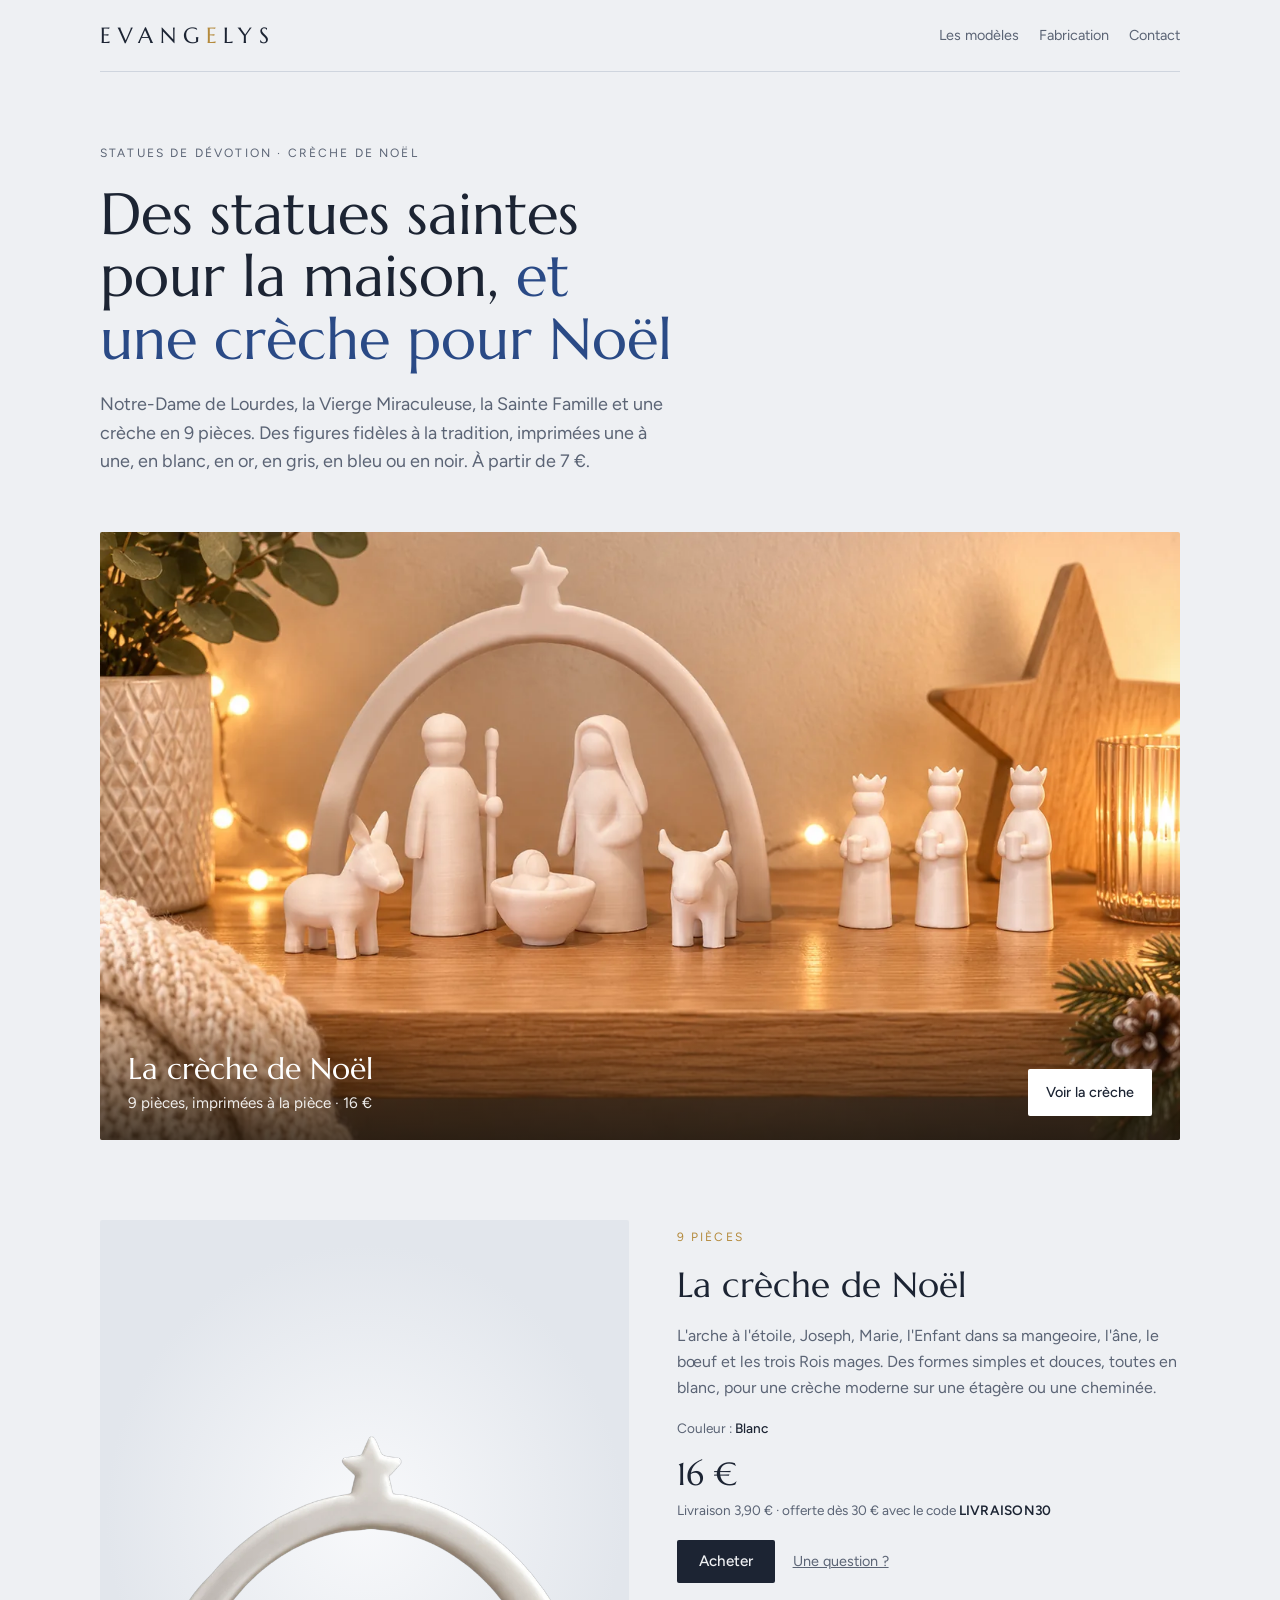
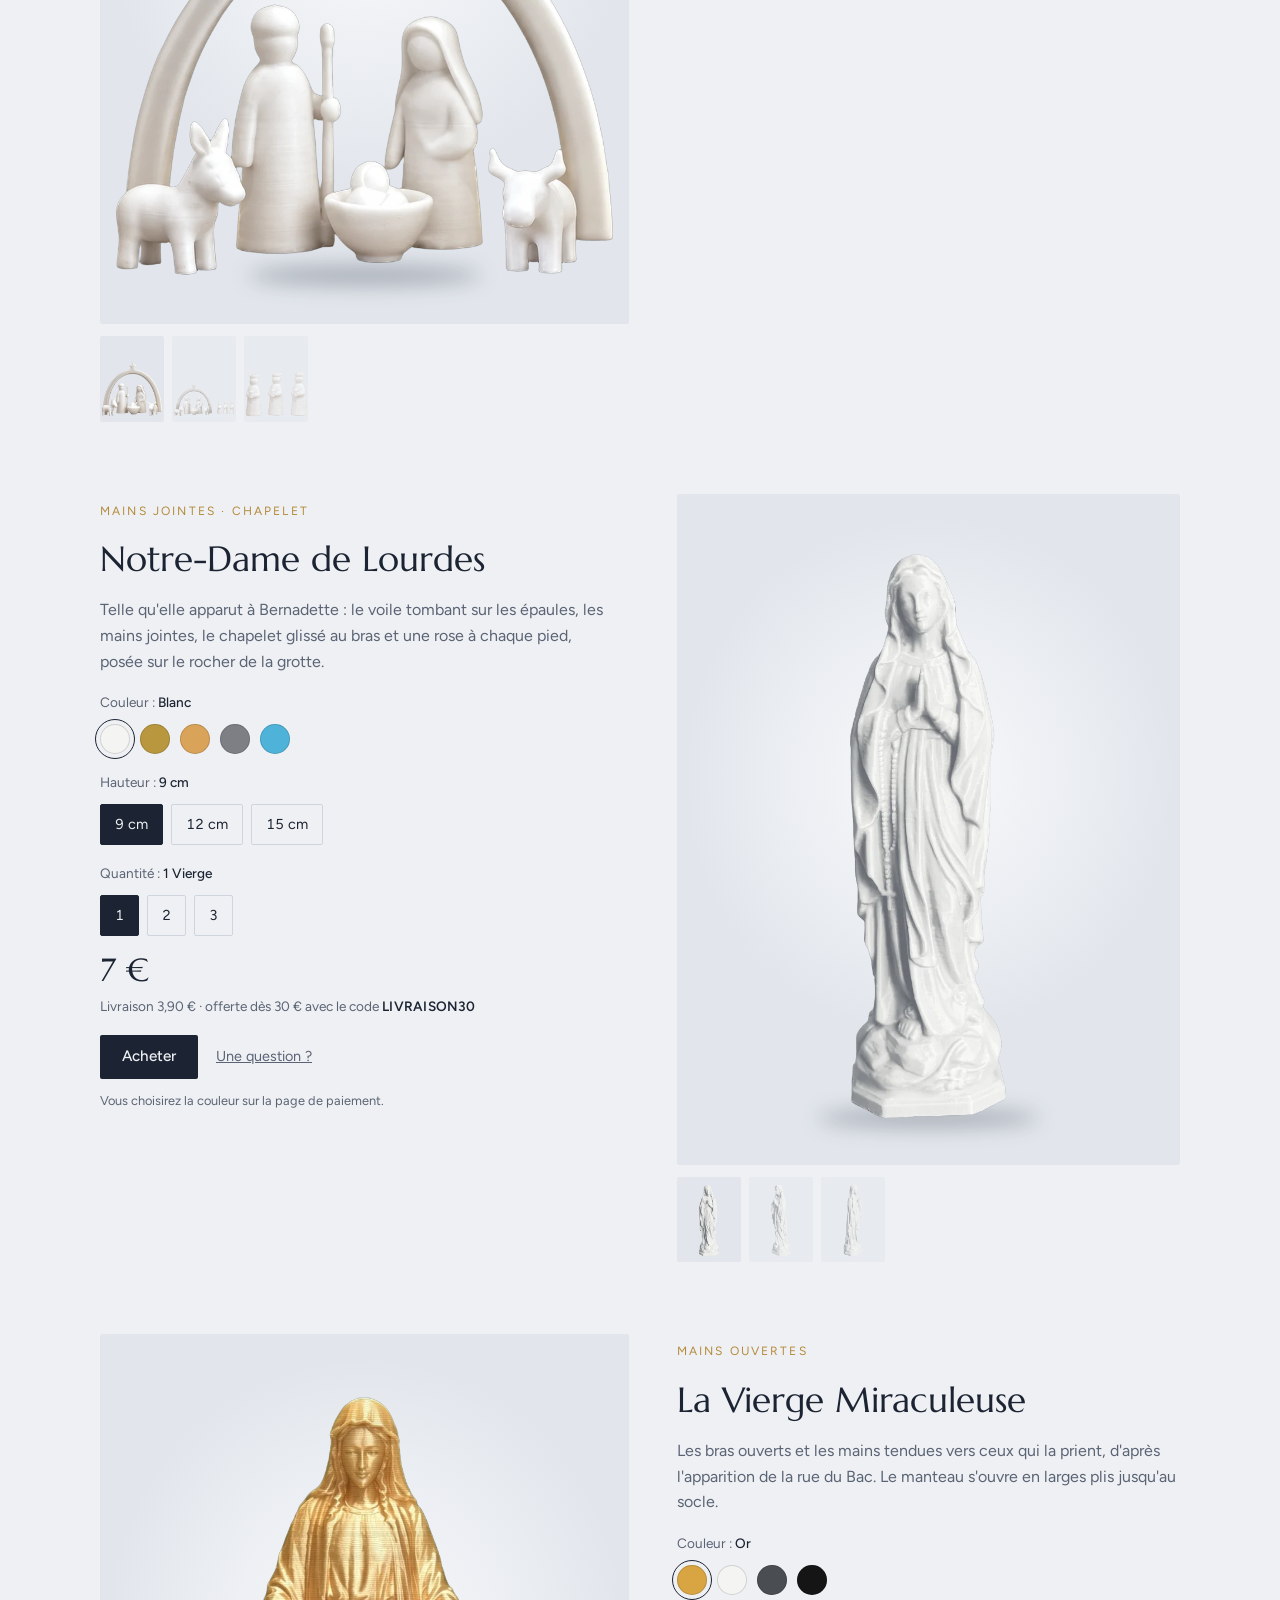
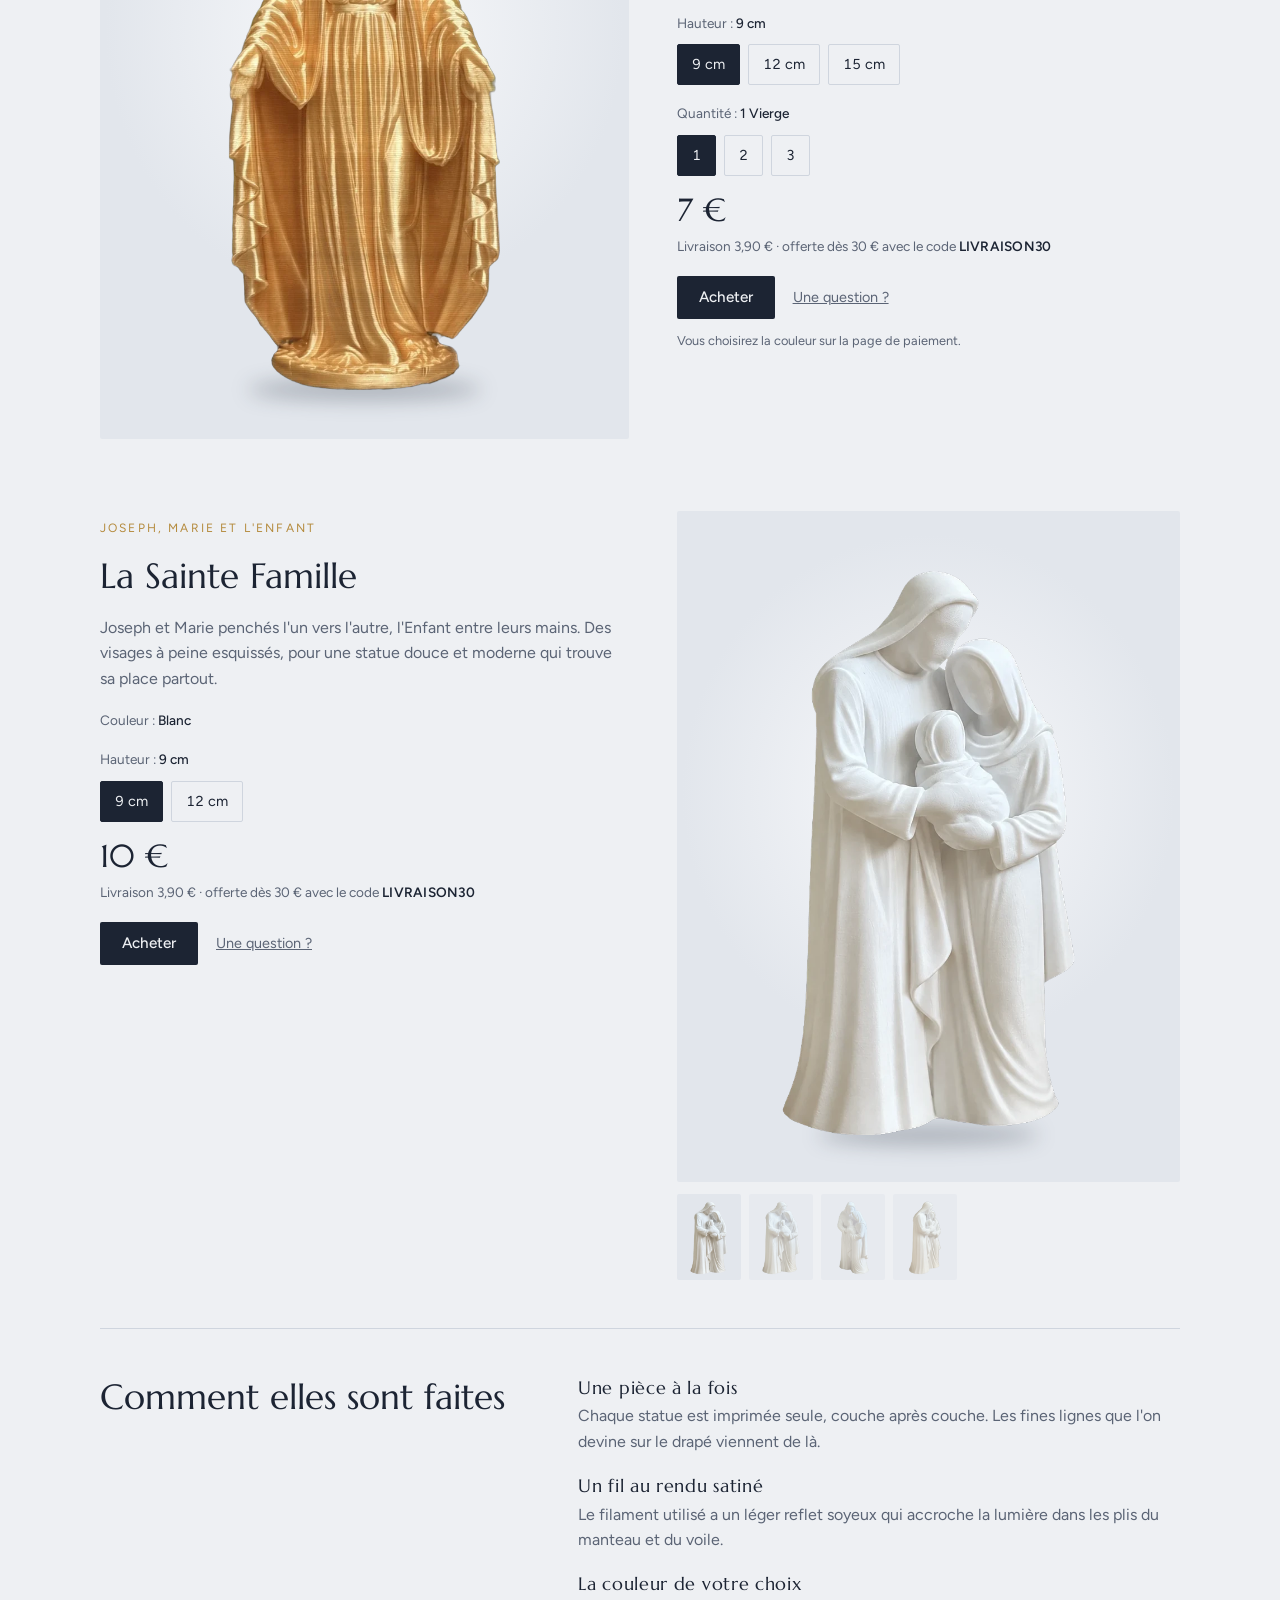
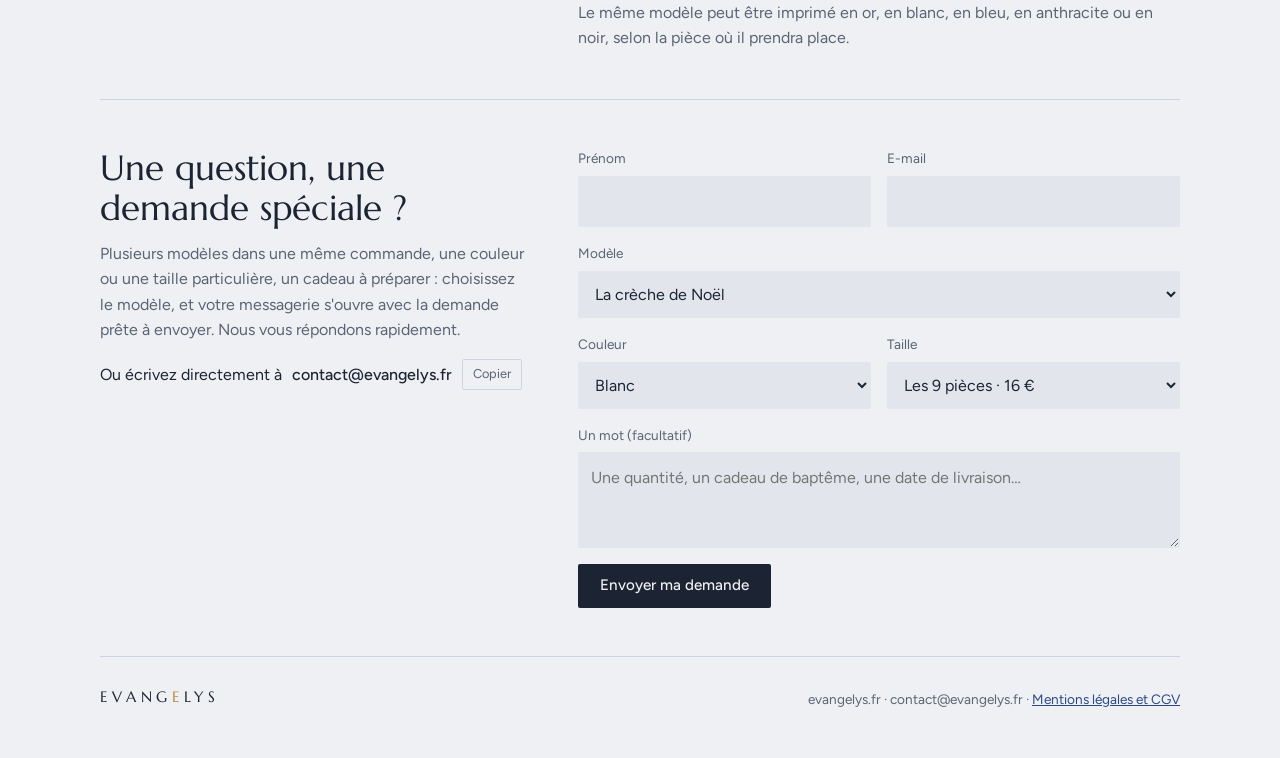
==== index.html @ ac8522f4 "Utiliser contact@evangelys.fr comme adresse de contact Co-Authored-By: Claude Opus 5.5 <noreply@anth" ====
<!doctype html>
<html lang="fr">
<head>
<meta charset="utf-8">
<meta name="viewport" content="width=device-width, initial-scale=1, viewport-fit=cover">
<meta name="description" content="Vierges de Lourdes, Vierges Miraculeuses, Sainte Famille et crèche de Noël, imprimées à la pièce. À partir de 7 €.">
<meta property="og:type" content="website">
<meta property="og:url" content="https://evangelys.fr/">
<meta property="og:title" content="Evangelys">
<meta property="og:description" content="Vierges, Sainte Famille et crèche de Noël imprimées à la pièce. À partir de 7 €.">
<meta property="og:image" content="https://evangelys.fr/partage.jpg">
<link rel="icon" href="data:image/svg+xml,%3Csvg xmlns='http://www.w3.org/2000/svg' viewBox='0 0 32 32'%3E%3Cpath fill='%23b48a3c' d='M16 2l3.6 9.4L29 12l-7.4 6.2L24 28l-8-5.4L8 28l2.4-9.8L3 12l9.4-.6z'/%3E%3C/svg%3E">
<title>Evangelys</title>
<link rel="preconnect" href="https://fonts.googleapis.com">
<link rel="preconnect" href="https://fonts.gstatic.com" crossorigin>
<link rel="stylesheet" href="https://fonts.googleapis.com/css2?family=Marcellus&family=Figtree:wght@400;500;600&display=swap">
<style>
/* Layout: a quiet chapel wall. Inscriptional caps for names, one column of large figures, a single gilt thread. */
:root{
  --stone:#eef0f3;      /* page: cool plaster with a blue bias */
  --niche:#e2e6ec;      /* photo frames and fields */
  --ink:#1c2433;        /* text */
  --muted:#5b6475;
  --marial:#2a4a86;     /* Marian blue, the accent */
  --gilt:#b48a3c;       /* used once or twice, like leaf */
  --line:#cfd5de;
  --glow:#f8f9fb;
  --shadow:rgba(28,36,51,.28);
  --display:"Marcellus","Trajan Pro",Georgia,serif;
  --body:"Figtree",system-ui,-apple-system,"Segoe UI",sans-serif;
}
@media (prefers-color-scheme:dark){:root:not([data-theme="light"]){
  --stone:#12161e;--niche:#1b212c;--ink:#e7eaf0;--muted:#9aa3b4;--marial:#8fb0ec;--gilt:#d6b06a;--line:#2b3342;--glow:#2c3443;--shadow:rgba(0,0,0,.6);color-scheme:dark}}
:root[data-theme="dark"]{--stone:#12161e;--niche:#1b212c;--ink:#e7eaf0;--muted:#9aa3b4;--marial:#8fb0ec;--gilt:#d6b06a;--line:#2b3342;--glow:#2c3443;--shadow:rgba(0,0,0,.6);color-scheme:dark}

*{box-sizing:border-box}
[hidden]{display:none!important}
html{-webkit-text-size-adjust:100%}
body{margin:0;background:var(--stone);color:var(--ink);font:400 1rem/1.6 var(--body);
  padding-left:max(16px,env(safe-area-inset-left,0px));padding-right:max(16px,env(safe-area-inset-right,0px))}
.wrap{max-width:1080px;margin:0 auto}
a{color:var(--marial)}
:focus-visible{outline:2px solid var(--marial);outline-offset:3px}

header{display:flex;justify-content:space-between;align-items:center;gap:16px;padding-block:24px;border-bottom:1px solid var(--line)}
.mark{font:400 1.35rem/1 var(--display);letter-spacing:.32em;text-decoration:none;color:var(--ink)}
.mark span{color:var(--gilt)}
nav{display:flex;gap:20px;font-size:.9rem}
nav a{color:var(--muted);text-decoration:none}
nav a:hover{color:var(--ink)}

.hero{padding-block:72px 56px;display:grid;gap:20px;max-width:46rem}
.eyebrow{font-size:.75rem;letter-spacing:.18em;text-transform:uppercase;color:var(--muted);margin:0}
h1{font:400 clamp(2.2rem,5.5vw,3.6rem)/1.08 var(--display);margin:0;text-wrap:balance}
h1 em{font-style:normal;color:var(--marial)}
.hero p.lead{font-size:1.125rem;color:var(--muted);margin:0;max-width:36rem}

h2{font:400 clamp(1.6rem,3.5vw,2.2rem)/1.15 var(--display);margin:0;text-wrap:balance}
section{padding-block:48px}

.scene{position:relative;margin:0 0 56px;border-radius:2px;overflow:hidden;background:var(--niche)}
.scene img{display:block;width:100%;max-width:100%;height:auto;aspect-ratio:16/9;object-fit:cover}
.scene figcaption{position:absolute;inset:auto 0 0 0;padding:48px 28px 24px;display:flex;justify-content:space-between;align-items:flex-end;gap:16px;flex-wrap:wrap;
  background:linear-gradient(to top,rgba(20,16,10,.72),rgba(20,16,10,0));color:#fff}
.scene .s-title{font:400 clamp(1.3rem,3vw,1.9rem)/1.15 var(--display);margin:0}
.scene .s-sub{margin:4px 0 0;font-size:.95rem;opacity:.9}
.scene a{color:#1c2433;background:#fff;padding:12px 18px;border-radius:2px;text-decoration:none;font-weight:500;font-size:.9rem}
.scene a:hover{background:#eef0f3}
@media (max-width:760px){.scene figcaption{position:static;background:var(--ink);color:var(--stone);padding:16px}.scene a{background:var(--stone);color:var(--ink)}}
.models{display:grid;gap:72px;padding-block:24px 48px}
.model{display:grid;grid-template-columns:minmax(0,1.05fr) minmax(0,1fr);gap:48px;align-items:start}
.model:nth-child(even) .viewer{order:2}
.viewer{display:grid;gap:12px}
.frame{aspect-ratio:3/4;max-width:100%;background:radial-gradient(ellipse 70% 55% at 50% 42%,var(--glow),var(--niche) 70%);overflow:hidden;border-radius:2px;position:relative}
.frame::after{content:"";position:absolute;left:28%;right:28%;bottom:5.5%;height:3%;border-radius:50%;background:var(--shadow);filter:blur(10px)}
.frame img{width:100%;height:100%;object-fit:contain;display:block;position:relative;z-index:1}
.thumbs{display:flex;gap:8px;flex-wrap:wrap}
.thumbs button{all:unset;cursor:pointer;width:64px;aspect-ratio:3/4;background:var(--niche);opacity:.55;transition:opacity .2s;border-radius:2px;overflow:hidden}
.thumbs button img{width:100%;height:100%;object-fit:contain;display:block}
.thumbs button[aria-pressed="true"],.thumbs button:hover{opacity:1}
.thumbs button:focus-visible{outline:2px solid var(--marial);outline-offset:2px}

.info{display:grid;gap:18px;padding-top:8px;min-width:0}
.info .kind{font-size:.75rem;letter-spacing:.18em;text-transform:uppercase;color:var(--gilt);margin:0}
.info p{margin:0;color:var(--muted);max-width:32rem}
.swatches{display:grid;gap:10px}
.swatches .label{font-size:.85rem;color:var(--muted)}
.swatches .label b{color:var(--ink);font-weight:500}
.chips{display:flex;gap:10px;flex-wrap:wrap}
.chip{all:unset;cursor:pointer;width:30px;height:30px;border-radius:50%;box-shadow:inset 0 0 0 1px rgba(0,0,0,.15);position:relative}
.chip[aria-pressed="true"]::after{content:"";position:absolute;inset:-5px;border-radius:50%;border:1.5px solid var(--ink)}
.chip:focus-visible{outline:2px solid var(--marial);outline-offset:6px}
.sizes{display:flex;gap:8px;flex-wrap:wrap}
.size{all:unset;cursor:pointer;padding:8px 14px;border:1px solid var(--line);border-radius:2px;font-size:.9rem;font-variant-numeric:tabular-nums}
.size:hover{border-color:var(--ink)}
.size[aria-pressed="true"]{border-color:var(--ink);background:var(--ink);color:var(--stone)}
.size:focus-visible{outline:2px solid var(--marial);outline-offset:2px}
.info .ship{font-size:.85rem;margin-top:-8px}
.info .ship b{color:var(--ink);font-weight:600;letter-spacing:.02em}
.info .hint{font-size:.8rem;margin-top:-6px}
.buy-row{display:flex;gap:18px;align-items:center;flex-wrap:wrap}
.buy-row .ask{color:var(--muted);font-size:.9rem}
.info .price s{font-size:1.1rem;color:var(--muted);margin-left:8px;text-decoration-thickness:1px}
.info .price{font:400 2rem/1 var(--display);color:var(--ink);font-variant-numeric:tabular-nums}
.mail-row{display:flex;gap:10px;align-items:center;flex-wrap:wrap;margin-top:16px}
.mail{font-weight:500;color:var(--ink);user-select:all;overflow-wrap:anywhere}
.copy{all:unset;cursor:pointer;font-size:.8rem;padding:4px 10px;border:1px solid var(--line);border-radius:2px;color:var(--muted)}
.copy:hover{color:var(--ink);border-color:var(--ink)}
.copy:focus-visible{outline:2px solid var(--marial);outline-offset:2px}
.cta{justify-self:start;font:500 .95rem/1 var(--body);color:var(--stone);background:var(--ink);border:0;padding:14px 22px;border-radius:2px;cursor:pointer;text-decoration:none}
.cta:hover{background:var(--marial)}

.craft{border-top:1px solid var(--line);display:grid;grid-template-columns:minmax(0,1fr) minmax(0,1.4fr);gap:48px}
.craft dl{display:grid;gap:20px;margin:0}
.craft dt{font:400 1.1rem/1.3 var(--display);letter-spacing:.04em}
.craft dd{margin:4px 0 0;color:var(--muted)}

.notify{border-top:1px solid var(--line);display:grid;grid-template-columns:minmax(0,1fr) minmax(0,1.4fr);gap:48px}
.notify .intro p{color:var(--muted);margin:12px 0 0}
form{display:grid;grid-template-columns:1fr 1fr;gap:16px}
.field{display:grid;gap:6px;min-width:0}
.field.full{grid-column:1/-1}
label{font-size:.85rem;color:var(--muted)}
input,select,textarea{font:inherit;color:var(--ink);background:var(--niche);border:1px solid transparent;border-radius:2px;padding:12px;width:100%}
input:focus,select:focus,textarea:focus{outline:none;border-color:var(--marial)}
textarea{min-height:96px;resize:vertical}
.form-actions{grid-column:1/-1;display:flex;gap:16px;align-items:center;flex-wrap:wrap}
.note{font-size:.9rem;color:var(--muted);margin:0}
.done{grid-column:1/-1;padding:16px;background:var(--niche);border-left:2px solid var(--gilt)}

footer{border-top:1px solid var(--line);padding-block:32px 48px;display:flex;justify-content:space-between;gap:16px;flex-wrap:wrap;font-size:.85rem;color:var(--muted)}
footer .mark{font-size:.95rem}

@media (max-width:760px){
  .model,.craft,.notify{grid-template-columns:minmax(0,1fr);gap:24px}
  .model:nth-child(even) .viewer{order:0}
  .hero{padding-block:48px 32px}
  form{grid-template-columns:minmax(0,1fr)}
  nav{display:none}
}
@media (prefers-reduced-motion:reduce){*{transition:none!important}}
</style>
</head>
<body>

<div class="wrap">
  <header>
    <a class="mark" href="#top" id="top">EVANG<span>E</span>LYS</a>
    <nav aria-label="Sections">
      <a href="#modeles">Les modèles</a>
      <a href="#fabrication">Fabrication</a>
      <a href="#commander">Contact</a>
    </nav>
  </header>

  <section class="hero">
    <p class="eyebrow">Statues de dévotion · crèche de Noël</p>
    <h1>Des statues saintes pour la maison, <em>et une crèche pour Noël</em></h1>
    <p class="lead">Notre-Dame de Lourdes, la Vierge Miraculeuse, la Sainte Famille et une crèche en 9 pièces. Des figures fidèles à la tradition, imprimées une à une, en blanc, en or, en gris, en bleu ou en noir. À partir de 7 €.</p>
  </section>

  <figure class="scene">
    <img src="scene-creche.webp" alt="La crèche de Noël en 9 pièces posée sur une étagère, avec une guirlande lumineuse" width="1400" height="788">
    <figcaption>
      <div><p class="s-title">La crèche de Noël</p><p class="s-sub">9 pièces, imprimées à la pièce · 16 €</p></div>
      <a href="#creche">Voir la crèche</a>
    </figcaption>
  </figure>

  <div class="models" id="modeles"></div>

  <section class="craft" id="fabrication">
    <h2>Comment elles sont faites</h2>
    <dl>
      <div><dt>Une pièce à la fois</dt><dd>Chaque statue est imprimée seule, couche après couche. Les fines lignes que l'on devine sur le drapé viennent de là.</dd></div>
      <div><dt>Un fil au rendu satiné</dt><dd>Le filament utilisé a un léger reflet soyeux qui accroche la lumière dans les plis du manteau et du voile.</dd></div>
      <div><dt>La couleur de votre choix</dt><dd>Le même modèle peut être imprimé en or, en blanc, en bleu, en anthracite ou en noir, selon la pièce où il prendra place.</dd></div>
    </dl>
  </section>

  <section class="notify" id="commander">
    <div class="intro">
      <h2>Une question, une demande spéciale ?</h2>
      <p>Plusieurs modèles dans une même commande, une couleur ou une taille particulière, un cadeau à préparer : choisissez le modèle, et votre messagerie s'ouvre avec la demande prête à envoyer. Nous vous répondons rapidement.</p>
      <div class="mail-row"><span>Ou écrivez directement à</span> <span class="mail" id="mail">contact@evangelys.fr</span> <button class="copy" type="button" id="copy">Copier</button></div>
    </div>
    <form id="interest" novalidate>
      <div class="field"><label for="f-name">Prénom</label><input id="f-name" name="prenom" autocomplete="given-name" required></div>
      <div class="field"><label for="f-mail">E-mail</label><input id="f-mail" name="email" type="email" autocomplete="email" required></div>
      <div class="field full"><label for="f-model">Modèle</label><select id="f-model" name="modele"></select></div>
      <div class="field"><label for="f-color">Couleur</label><select id="f-color" name="couleur"></select></div>
      <div class="field"><label for="f-size">Taille</label><select id="f-size" name="hauteur"></select></div>
      <div class="field full"><label for="f-msg">Un mot (facultatif)</label><textarea id="f-msg" name="message" placeholder="Une quantité, un cadeau de baptême, une date de livraison…"></textarea></div>
      <div class="form-actions">
        <button class="cta" type="submit">Envoyer ma demande</button>
        <p class="note" id="f-error" role="alert"></p>
      </div>
      <div class="done" id="f-done" hidden></div>
    </form>
  </section>

  <footer>
    <span class="mark">EVANG<span>E</span>LYS</span>
    <span>evangelys.fr · contact@evangelys.fr · <a href="conditions.html">Mentions légales et CGV</a></span>
  </footer>
</div>

<script>
/* Liens de paiement Stripe : collez l'adresse buy.stripe.com à côté du modèle.
   Tant qu'un lien est vide, le bouton mène au formulaire de commande. */
const STRIPE={
  creche:{"9p":"https://buy.stripe.com/cNidR80Ap8vt1BZ0e4gUM00"},
  lourdes:{9:"https://buy.stripe.com/28E9ASaaZ3b9fsP5yogUM01",12:"https://buy.stripe.com/7sY28q5UJbHFfsP9OEgUM02",15:"https://buy.stripe.com/3cI4gy2Ix2750xV6CsgUM03"},
  miraculeuse:{9:"https://buy.stripe.com/00wbJ03MBh1Z0xVd0QgUM04",12:"https://buy.stripe.com/4gM9ASfvj5jh6Wj4ukgUM05",15:"https://buy.stripe.com/bJe6oGgznfXVfsP9OEgUM06"},
  famille:{9:"https://buy.stripe.com/3cI14m6YN4fd4Obgd2gUM07",12:"https://buy.stripe.com/14AbJ02Ix9zxfsP0e4gUM08"}
};
/* Lots de Vierges : chaque Vierge en plus coûte 2 € de moins. */
const LOTS={
  lourdes:{9:{2:"https://buy.stripe.com/bJe7sK5UJ8vt5Sf5yogUM09",3:"https://buy.stripe.com/aFadR83MBh1Z2G34ukgUM0a"},
           12:{2:"https://buy.stripe.com/bJe14m2Ix275dkH1i8gUM0b",3:"https://buy.stripe.com/5kQ3cu0ApdPN4Obe4UgUM0c"},
           15:{2:"https://buy.stripe.com/4gM5kCerf6nlfsPd0QgUM0d",3:"https://buy.stripe.com/fZu9ASfvjaDB1BZ2mcgUM0e"}},
  miraculeuse:{9:{2:"https://buy.stripe.com/aFaaEWerfbHF1BZ9OEgUM0f",3:"https://buy.stripe.com/14A4gydnbeTR4Ob3qggUM0g"},
           12:{2:"https://buy.stripe.com/eVq00igzn4fd5Sf0e4gUM0h",3:"https://buy.stripe.com/7sY9ASgzneTR2G39OEgUM0i"},
           15:{2:"https://buy.stripe.com/4gM28qaaZ3b95Sf4ukgUM0j",3:"https://buy.stripe.com/28E3cu82R8vta8v0e4gUM0k"}}
};
const lotPrice=(base,n)=>base*n-2*(n-1);
const CONTACT="contact@evangelys.fr";
const MODELS=[
  {id:"lourdes",name:"Notre-Dame de Lourdes",kind:"Mains jointes · chapelet",
   text:"Telle qu'elle apparut à Bernadette : le voile tombant sur les épaules, les mains jointes, le chapelet glissé au bras et une rose à chaque pied, posée sur le rocher de la grotte.",
   colors:[
     {name:"Blanc",hex:"#f4f4f2",photos:["lourdes-blanc-1","lourdes-blanc-2","lourdes-blanc-3"]},
     {name:"Or mat",hex:"#b8973f",photos:["lourdes-ormat-1","lourdes-ormat-2","lourdes-ormat-3"]},
     {name:"Or satiné",hex:"#d9a35a",photos:["lourdes-orsatin-1","lourdes-orsatin-2","lourdes-orsatin-3"]},
     {name:"Gris",hex:"#7d7f85",photos:["lourdes-gris-1","lourdes-gris-2","lourdes-gris-3"]},
     {name:"Bleu ciel",hex:"#4fb3d9",photos:["lourdes-bleu-1","lourdes-bleu-2","lourdes-bleu-3"]}]},
  {id:"miraculeuse",name:"La Vierge Miraculeuse",kind:"Mains ouvertes",
   text:"Les bras ouverts et les mains tendues vers ceux qui la prient, d'après l'apparition de la rue du Bac. Le manteau s'ouvre en larges plis jusqu'au socle.",
   colors:[
     {name:"Or",hex:"#d8a542",photos:["miraculeuse-or"]},
     {name:"Blanc",hex:"#f4f4f2",photos:["miraculeuse-blanc"]},
     {name:"Anthracite",hex:"#4a4d52",photos:["miraculeuse-anthracite"]},
     {name:"Noir",hex:"#151515",photos:["miraculeuse-noir"]}]},
  {id:"famille",name:"La Sainte Famille",kind:"Joseph, Marie et l'Enfant",
   text:"Joseph et Marie penchés l'un vers l'autre, l'Enfant entre leurs mains. Des visages à peine esquissés, pour une statue douce et moderne qui trouve sa place partout.",
   colors:[{name:"Blanc",hex:"#f4f4f2",photos:["famille-studio","famille-2","famille-1","famille-3"]}]}
];
const STD=[{cm:9,price:7},{cm:12,price:9},{cm:15,price:12}];
MODELS[0].sizes=STD;MODELS[1].sizes=STD;MODELS[2].sizes=[{cm:9,price:10},{cm:12,price:12}];
MODELS.unshift({id:"creche",name:"La crèche de Noël",kind:"9 pièces",
  text:"L'arche à l'étoile, Joseph, Marie, l'Enfant dans sa mangeoire, l'âne, le bœuf et les trois Rois mages. Des formes simples et douces, toutes en blanc, pour une crèche moderne sur une étagère ou une cheminée.",
  colors:[{name:"Blanc",hex:"#f4f4f2",photos:["creche-2","creche-1","creche-3"]}],
  sizes:[{cm:"9p",label:"Les 9 pièces",price:16}]});
const lab=z=>z.label||`${z.cm} cm`;
const src=p=>`cut/${p}.webp`;
const root=document.getElementById("modeles");

MODELS.forEach(m=>{
  const el=document.createElement("article");el.className="model";el.id=m.id;
  el.innerHTML=`
    <div class="viewer">
      <div class="frame"><img alt="" loading="lazy"></div>
      <div class="thumbs" role="group" aria-label="Vues"></div>
    </div>
    <div class="info">
      <p class="kind">${m.kind}</p>
      <h2>${m.name}</h2>
      <p>${m.text}</p>
      <div class="swatches">
        <span class="label">Couleur : <b></b></span>
        <div class="chips" role="group" aria-label="Couleurs"></div>
      </div>
      <div class="swatches">
        <span class="label">Hauteur : <b class="size-label"></b></span>
        <div class="sizes" role="group" aria-label="Hauteurs"></div>
      </div>
      <div class="swatches qty-block" hidden>
        <span class="label">Quantité : <b class="qty-label"></b></span>
        <div class="sizes qtys" role="group" aria-label="Quantité"></div>
      </div>
      <p class="price"></p>
      <p class="ship">Livraison 3,90 € · offerte dès 30 € avec le code <b>LIVRAISON30</b></p>
      <div class="buy-row"><a class="cta" href="#commander">Commander</a><a class="ask" href="#commander">Une question ?</a></div>
      <p class="hint" hidden></p>
    </div>`;
  const buy=el.querySelector("a.cta"),links=STRIPE[m.id]||{};
  if(Object.keys(links).length){buy.target="_blank";buy.rel="noopener";buy.textContent="Acheter";}
  const lots=LOTS[m.id],qtyBlock=el.querySelector(".qty-block"),qtysEl=el.querySelector(".qtys"),qtyLabel=el.querySelector(".qty-label"),hint=el.querySelector(".hint");
  let qty=1;
  function refresh(){
    const n=lots?qty:1,total=lotPrice(size.price,n);
    priceEl.innerHTML=n>1?`${total} € <s>${size.price*n} €</s>`:`${total} €`;
    buy.href=(n>1?lots[size.cm][n]:links[size.cm])||"#commander";
    qtyLabel.textContent=n>1?`${n} Vierges`:"1 Vierge";
    [...qtysEl.children].forEach(b=>b.setAttribute("aria-pressed",+b.dataset.n===n));
    if(m.colors.length>1&&links[size.cm]){hint.hidden=false;hint.textContent=n>1?"Vous choisirez la couleur de chaque Vierge sur la page de paiement : vous pouvez les varier.":"Vous choisirez la couleur sur la page de paiement.";}
  }
  if(lots){qtyBlock.hidden=false;[1,2,3].forEach(n=>{const b=document.createElement("button");b.type="button";b.className="size";b.dataset.n=n;b.textContent=n;b.onclick=()=>{qty=n;refresh();};qtysEl.appendChild(b);});}
  const sizesEl=el.querySelector(".sizes:not(.qtys)"),sizeLabel=el.querySelector(".size-label"),priceEl=el.querySelector(".price");
  let size=m.sizes[0];
  function setSize(sz){
    size=sz;sizeLabel.textContent=lab(sz);refresh();
    [...sizesEl.children].forEach(b=>b.setAttribute("aria-pressed",b.dataset.cm==sz.cm));
  }
  m.sizes.forEach(sz=>{
    const b=document.createElement("button");b.type="button";b.className="size";b.dataset.cm=sz.cm;
    b.textContent=lab(sz);b.onclick=()=>setSize(sz);sizesEl.appendChild(b);
  });
  setSize(size);
  sizesEl.parentElement.hidden=m.sizes.length<2;
  const img=el.querySelector(".frame img"),thumbs=el.querySelector(".thumbs"),
        chips=el.querySelector(".chips"),label=el.querySelector(".label b");
  let current=m.colors[0];
  function show(color,i){
    current=color;
    img.src=src(color.photos[i]);img.alt=`${m.name}, ${color.name.toLowerCase()}`;
    label.textContent=color.name;
    [...chips.children].forEach(c=>c.setAttribute("aria-pressed",c.dataset.c===color.name));
    thumbs.innerHTML="";thumbs.hidden=color.photos.length<2;
    color.photos.forEach((p,j)=>{
      const b=document.createElement("button");b.type="button";
      b.setAttribute("aria-label",`Vue ${j+1}`);b.setAttribute("aria-pressed",j===i);
      b.innerHTML=`<img src="${src(p)}" alt="" loading="lazy">`;
      b.onclick=()=>show(color,j);thumbs.appendChild(b);
    });
  }
  m.colors.forEach(c=>{
    const b=document.createElement("button");b.type="button";b.className="chip";
    b.dataset.c=c.name;b.style.background=c.hex;b.setAttribute("aria-label",c.name);b.title=c.name;
    b.onclick=()=>show(c,0);chips.appendChild(b);
  });
  if(m.colors.length<2)el.querySelector(".swatches .chips").hidden=true;
  el.querySelector("a.ask").addEventListener("click",()=>{
    fModel.value=m.id;fillColors();fColor.value=current.name;fSize.value=size.cm;
  });
  show(current,0);
  root.appendChild(el);
});

const fModel=document.getElementById("f-model"),fColor=document.getElementById("f-color"),fSize=document.getElementById("f-size");
MODELS.forEach(m=>fModel.add(new Option(m.name,m.id)));
function fillColors(){
  const m=MODELS.find(x=>x.id===fModel.value);fColor.innerHTML="";
  m.colors.forEach(c=>fColor.add(new Option(c.name,c.name)));
  fSize.innerHTML="";
  m.sizes.forEach(z=>fSize.add(new Option(`${lab(z)} · ${z.price} €`,z.cm)));
}
fModel.onchange=fillColors;fillColors();

document.getElementById("interest").addEventListener("submit",e=>{
  e.preventDefault();
  const name=document.getElementById("f-name"),mail=document.getElementById("f-mail"),
        err=document.getElementById("f-error"),done=document.getElementById("f-done");
  if(!name.value.trim()){err.textContent="Indiquez votre prénom.";name.focus();return}
  if(!mail.validity.valid||!mail.value){err.textContent="Indiquez une adresse e-mail valide, par exemple marie@exemple.fr.";mail.focus();return}
  err.textContent="";
  const m=MODELS.find(x=>x.id===fModel.value),z=m.sizes.find(x=>x.cm==fSize.value);
  const line=`${m.name}, ${fColor.value.toLowerCase()}, ${lab(z).toLowerCase()} (${z.price} €)`;
  const body=`Bonjour,\n\nJe souhaite commander : ${line}.\n\n${document.getElementById("f-msg").value.trim()}\n\n${name.value.trim()}\n${mail.value.trim()}`;
  location.href=`mailto:${CONTACT}?subject=${encodeURIComponent("Commande Evangelys : "+m.name)}&body=${encodeURIComponent(body)}`;
  done.hidden=false;
  done.textContent=`Votre messagerie devrait s'ouvrir avec la demande pour ${line}. Si rien ne s'ouvre, écrivez-nous à ${CONTACT} en recopiant ces informations.`;
});
document.getElementById("copy").addEventListener("click",e=>{
  const btn=e.currentTarget,txt=document.getElementById("mail").textContent;
  const ok=()=>{btn.textContent="Copié";setTimeout(()=>btn.textContent="Copier",1600)};
  const pick=()=>{const r=document.createRange();r.selectNodeContents(document.getElementById("mail"));const s=getSelection();s.removeAllRanges();s.addRange(r)};
  try{navigator.clipboard.writeText(txt).then(ok,pick)}catch(_){pick()}
});
</script>
</body>
</html>
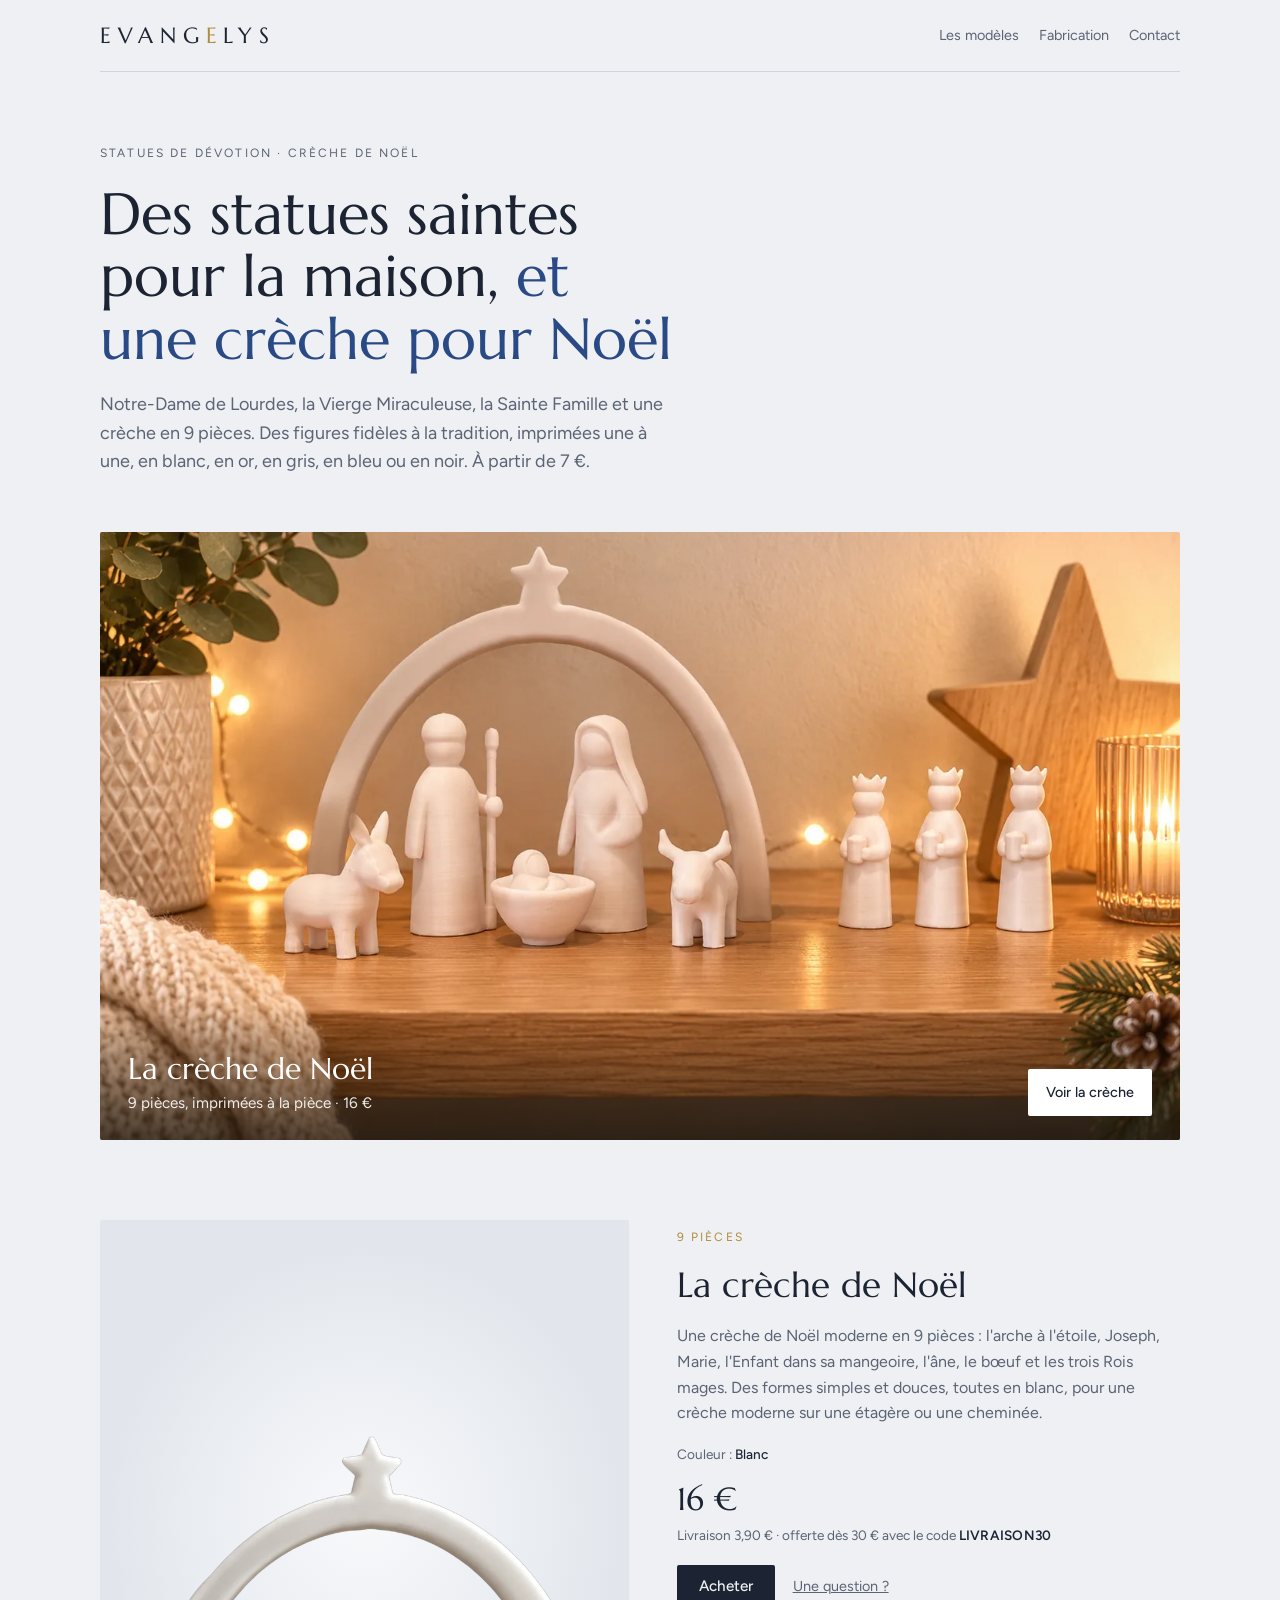
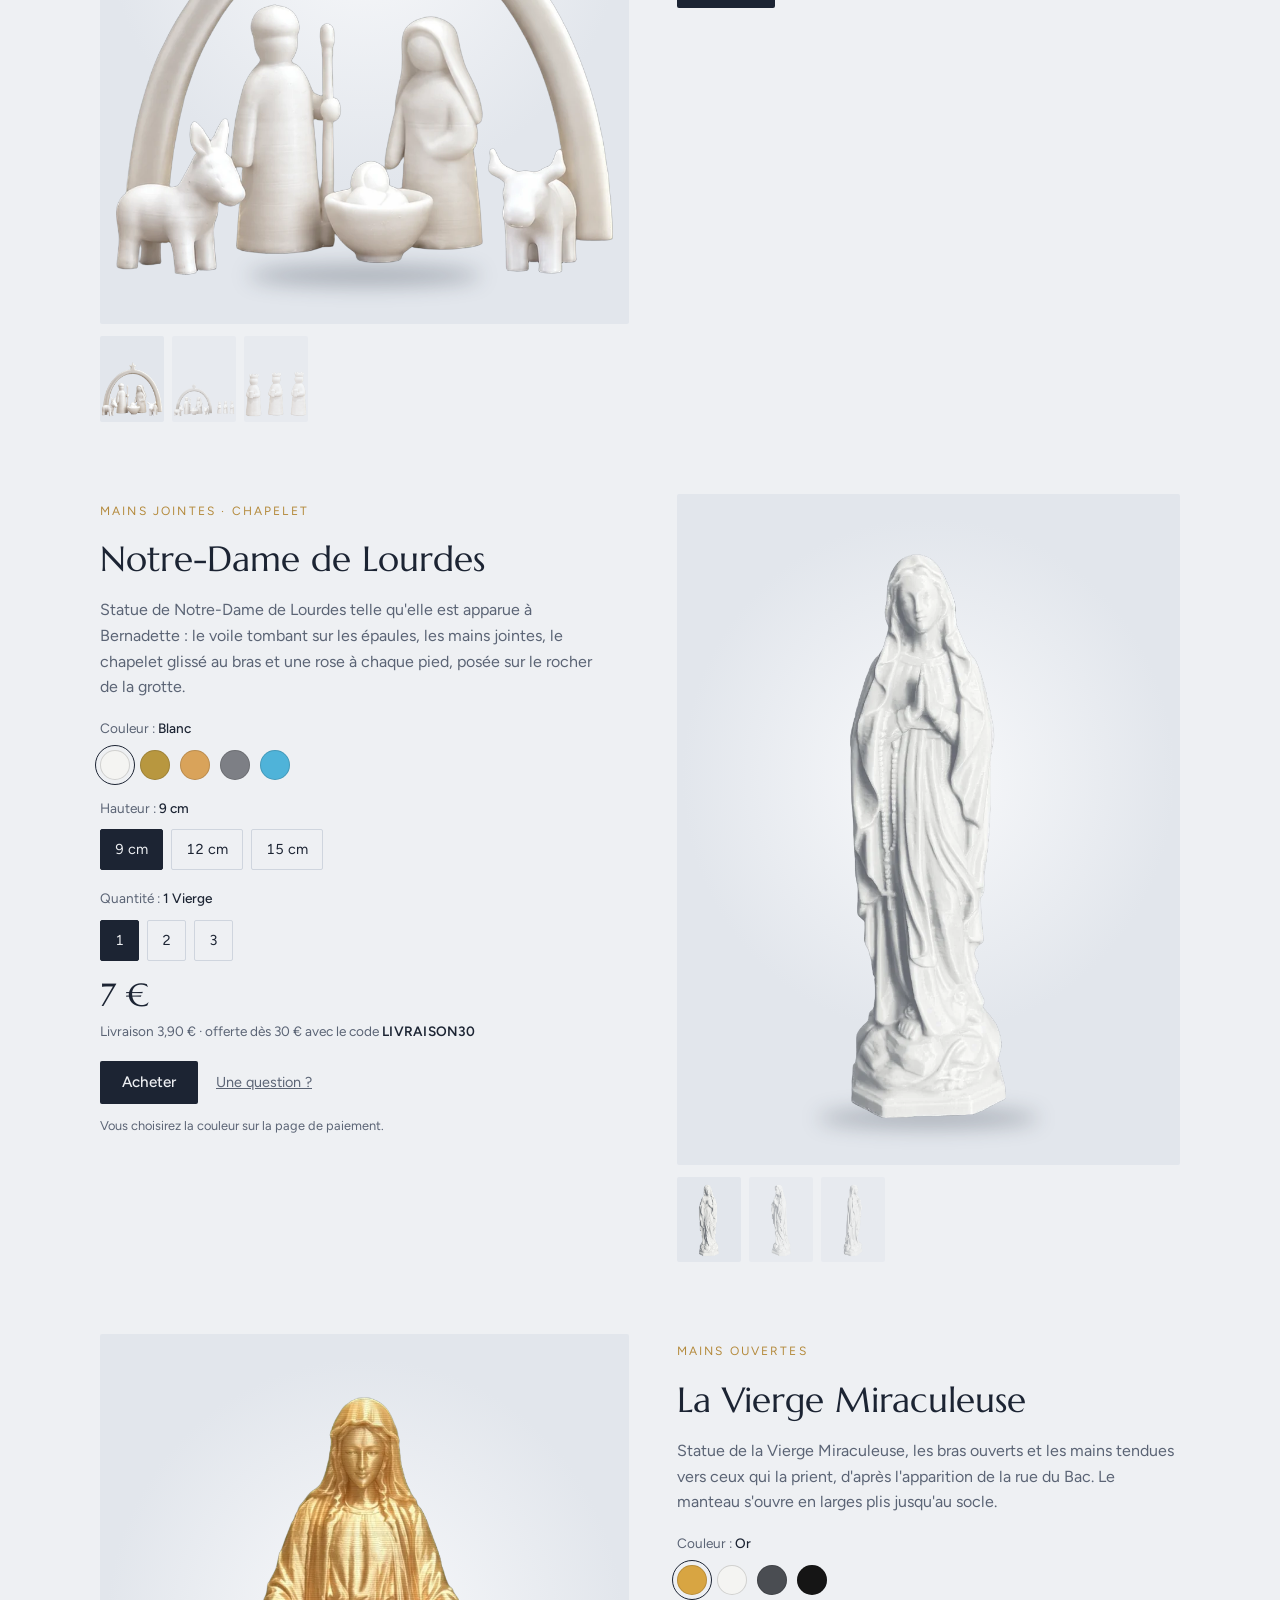
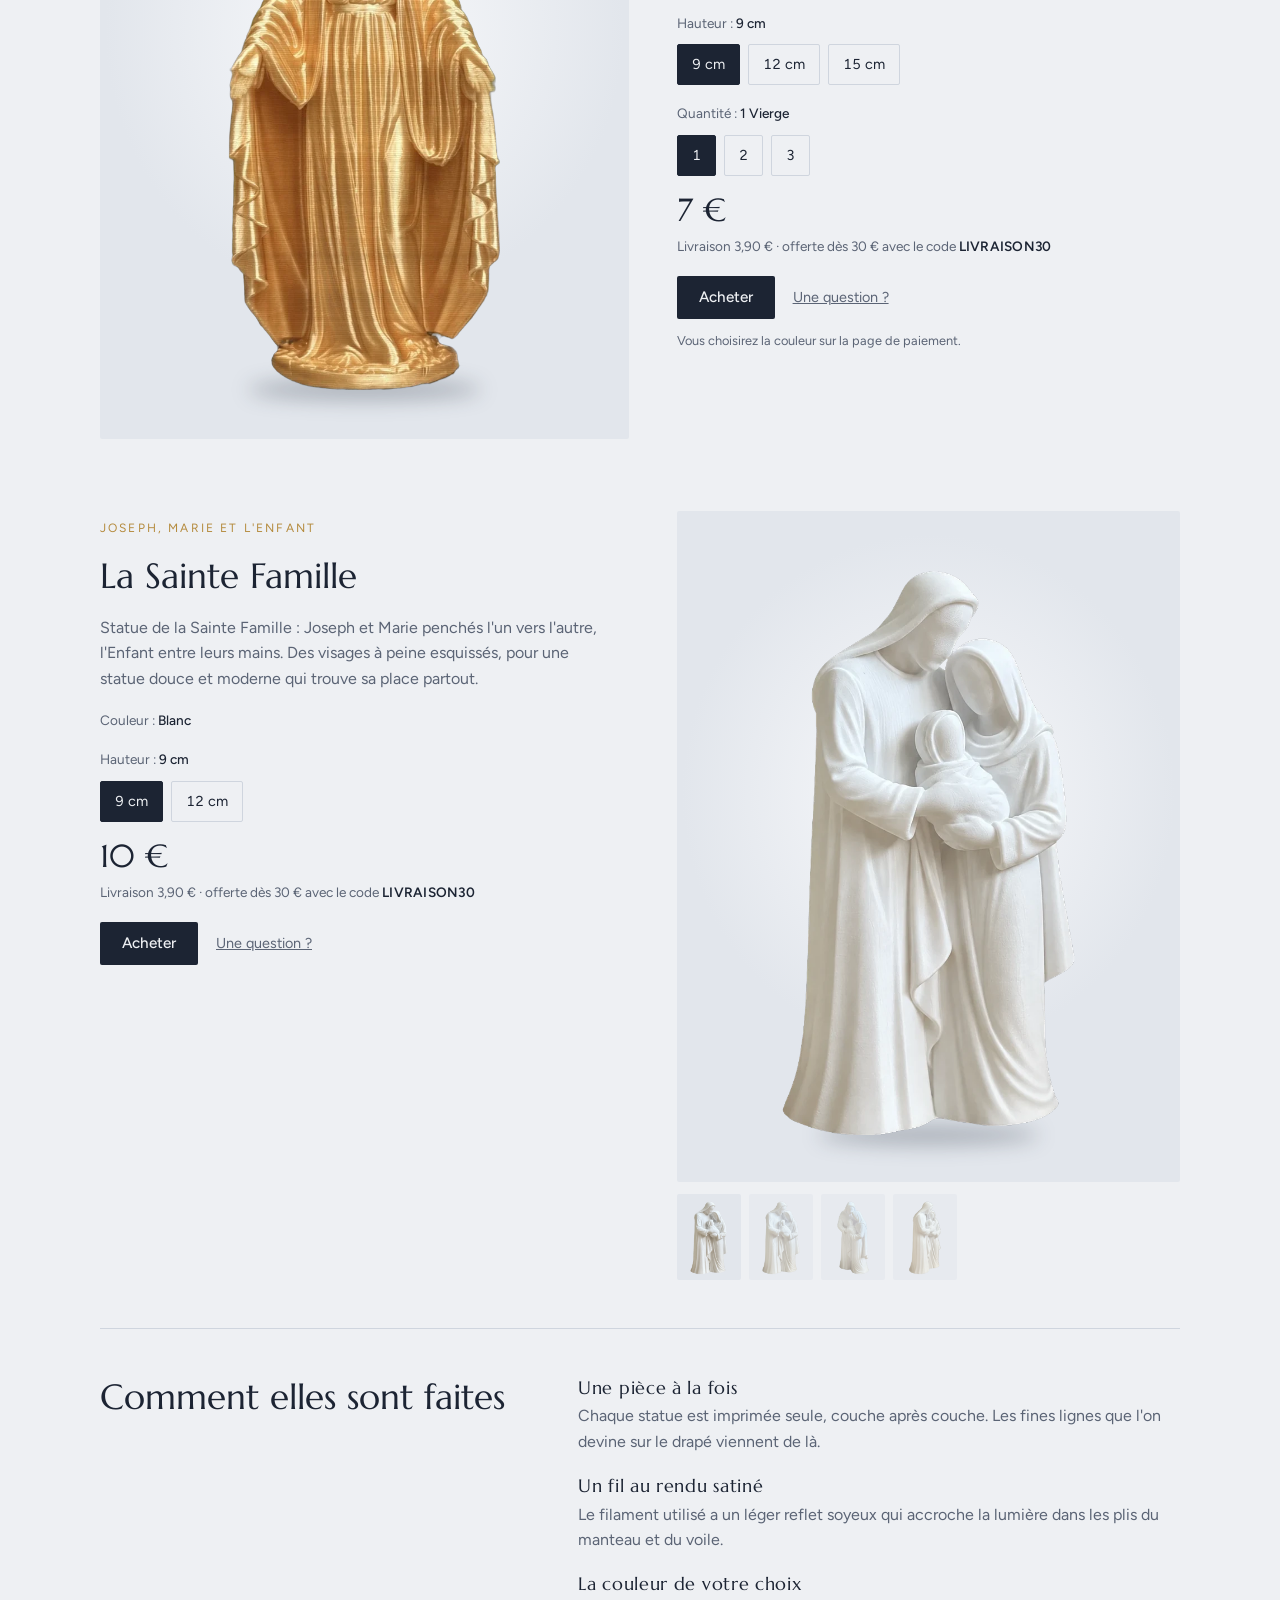
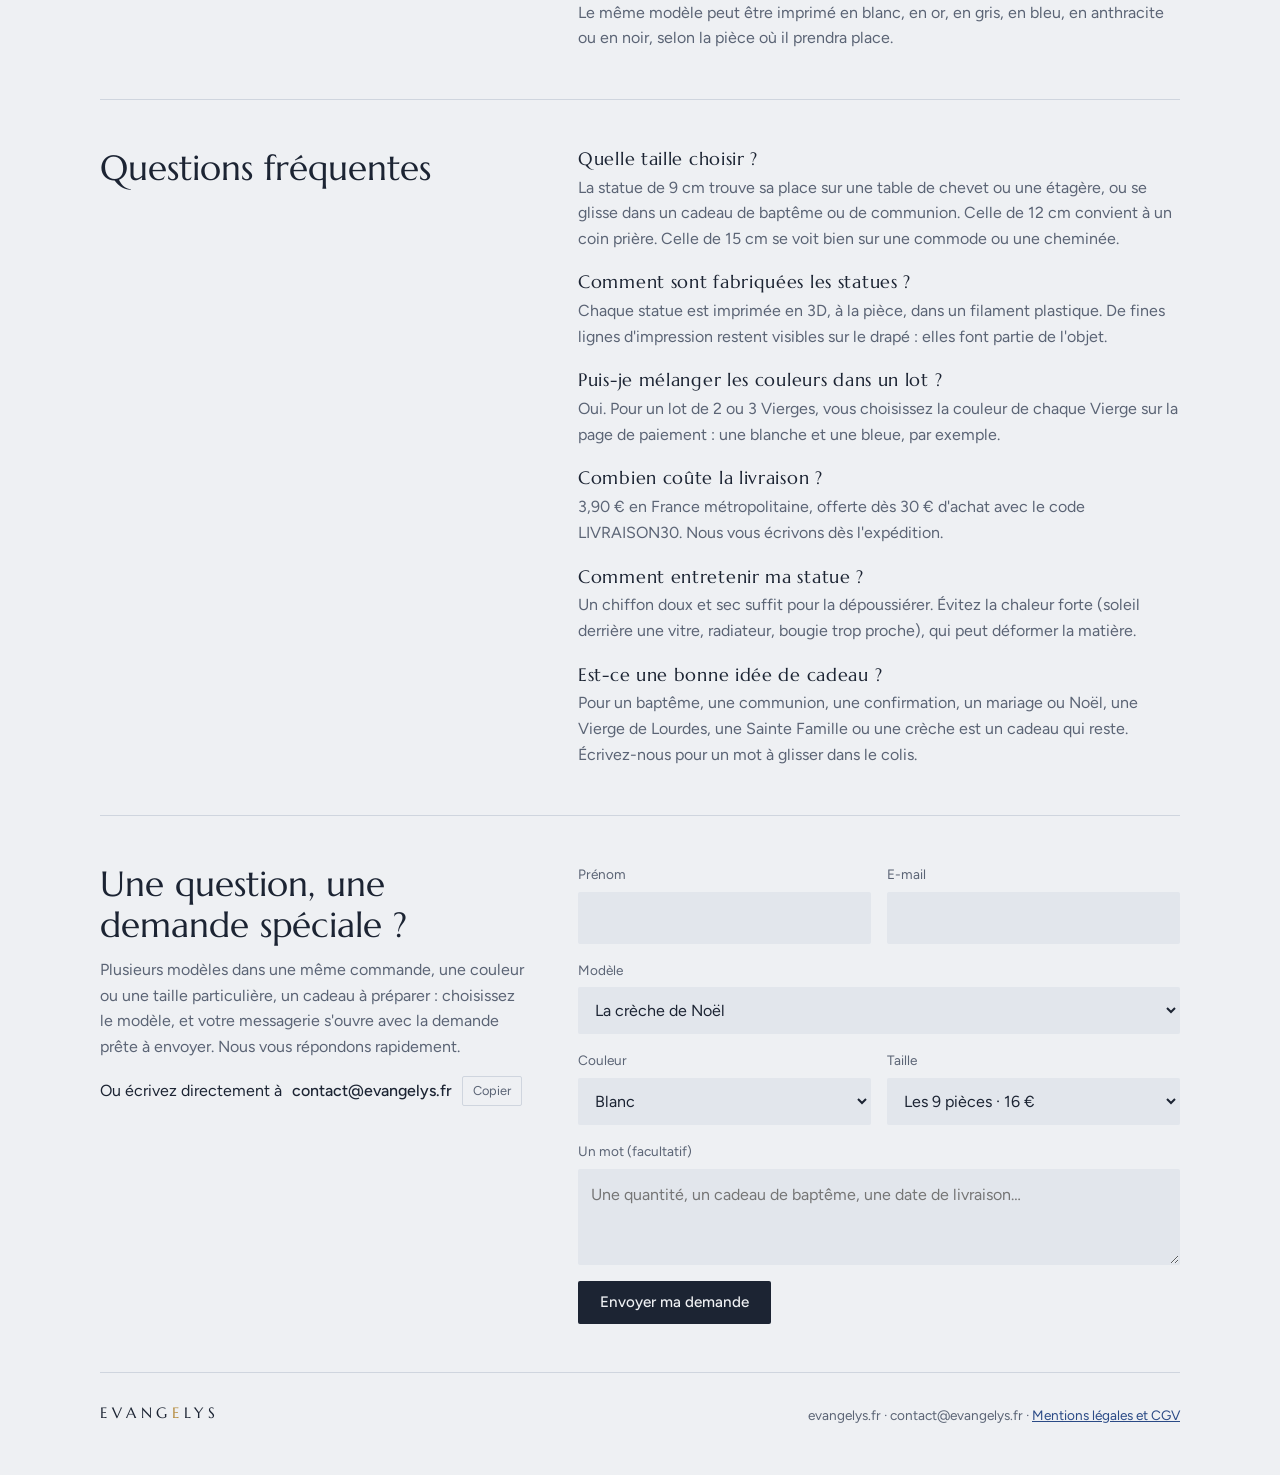
==== commit f3916582: "Travailler le référencement du site - Titre et description de page avec les recherches courantes (st" ====
--- a/index.html
+++ b/index.html
@@ -3,14 +3,189 @@
 <head>
 <meta charset="utf-8">
 <meta name="viewport" content="width=device-width, initial-scale=1, viewport-fit=cover">
-<meta name="description" content="Vierges de Lourdes, Vierges Miraculeuses, Sainte Famille et crèche de Noël, imprimées à la pièce. À partir de 7 €.">
+<meta name="description" content="Statues de la Vierge Marie (Notre-Dame de Lourdes, Vierge Miraculeuse), statue de la Sainte Famille et crèche de Noël moderne en 9 pièces. En blanc, or, gris ou bleu, de 9 à 15 cm, dès 7 €. Livraison en France.">
+<link rel="canonical" href="https://evangelys.fr/">
+<meta property="og:locale" content="fr_FR">
+<meta property="og:site_name" content="Evangelys">
 <meta property="og:type" content="website">
 <meta property="og:url" content="https://evangelys.fr/">
-<meta property="og:title" content="Evangelys">
-<meta property="og:description" content="Vierges, Sainte Famille et crèche de Noël imprimées à la pièce. À partir de 7 €.">
+<meta property="og:title" content="Evangelys · Statues de la Vierge Marie et crèche de Noël">
+<meta property="og:description" content="Notre-Dame de Lourdes, Vierge Miraculeuse, Sainte Famille et crèche de Noël en 9 pièces, imprimées à la pièce. Dès 7 €.">
 <meta property="og:image" content="https://evangelys.fr/partage.jpg">
 <link rel="icon" href="data:image/svg+xml,%3Csvg xmlns='http://www.w3.org/2000/svg' viewBox='0 0 32 32'%3E%3Cpath fill='%23b48a3c' d='M16 2l3.6 9.4L29 12l-7.4 6.2L24 28l-8-5.4L8 28l2.4-9.8L3 12l9.4-.6z'/%3E%3C/svg%3E">
-<title>Evangelys</title>
+<title>Statues de la Vierge Marie, Sainte Famille et crèche de Noël · Evangelys</title>
+<script type="application/ld+json">
+{
+ "@context": "https://schema.org",
+ "@graph": [
+  {
+   "@type": "Organization",
+   "name": "Evangelys",
+   "url": "https://evangelys.fr/",
+   "email": "contact@evangelys.fr"
+  },
+  {
+   "@type": "Product",
+   "name": "Crèche de Noël moderne – 9 pièces",
+   "description": "Crèche de Noël en 9 pièces : arche à l'étoile, Joseph, Marie, l'Enfant Jésus dans sa mangeoire, l'âne, le bœuf et les trois Rois mages.",
+   "image": "https://evangelys.fr/stripe/creche.jpg",
+   "brand": {
+    "@type": "Brand",
+    "name": "Evangelys"
+   },
+   "color": "Blanc",
+   "material": "Filament imprimé en 3D",
+   "offers": {
+    "@type": "Offer",
+    "priceCurrency": "EUR",
+    "price": 16,
+    "availability": "https://schema.org/InStock",
+    "url": "https://evangelys.fr/",
+    "shippingDetails": {
+     "@type": "OfferShippingDetails",
+     "shippingRate": {
+      "@type": "MonetaryAmount",
+      "value": 3.9,
+      "currency": "EUR"
+     },
+     "shippingDestination": {
+      "@type": "DefinedRegion",
+      "addressCountry": "FR"
+     }
+    },
+    "hasMerchantReturnPolicy": {
+     "@type": "MerchantReturnPolicy",
+     "applicableCountry": "FR",
+     "returnPolicyCategory": "https://schema.org/MerchantReturnFiniteReturnWindow",
+     "merchantReturnDays": 14,
+     "returnMethod": "https://schema.org/ReturnByMail",
+     "returnFees": "https://schema.org/ReturnShippingFees"
+    }
+   }
+  },
+  {
+   "@type": "Product",
+   "name": "Statue Notre-Dame de Lourdes",
+   "description": "Statue de la Vierge Marie, Notre-Dame de Lourdes, mains jointes et chapelet. De 9 à 15 cm.",
+   "image": "https://evangelys.fr/stripe/lourdes.jpg",
+   "brand": {
+    "@type": "Brand",
+    "name": "Evangelys"
+   },
+   "color": "Blanc, or mat, or satiné, gris, bleu ciel",
+   "material": "Filament imprimé en 3D",
+   "offers": {
+    "@type": "AggregateOffer",
+    "priceCurrency": "EUR",
+    "lowPrice": 7,
+    "highPrice": 12,
+    "availability": "https://schema.org/InStock",
+    "url": "https://evangelys.fr/",
+    "shippingDetails": {
+     "@type": "OfferShippingDetails",
+     "shippingRate": {
+      "@type": "MonetaryAmount",
+      "value": 3.9,
+      "currency": "EUR"
+     },
+     "shippingDestination": {
+      "@type": "DefinedRegion",
+      "addressCountry": "FR"
+     }
+    },
+    "hasMerchantReturnPolicy": {
+     "@type": "MerchantReturnPolicy",
+     "applicableCountry": "FR",
+     "returnPolicyCategory": "https://schema.org/MerchantReturnFiniteReturnWindow",
+     "merchantReturnDays": 14,
+     "returnMethod": "https://schema.org/ReturnByMail",
+     "returnFees": "https://schema.org/ReturnShippingFees"
+    }
+   }
+  },
+  {
+   "@type": "Product",
+   "name": "Statue Vierge Miraculeuse",
+   "description": "Statue de la Vierge Miraculeuse, bras ouverts et mains tendues. De 9 à 15 cm.",
+   "image": "https://evangelys.fr/stripe/miraculeuse.jpg",
+   "brand": {
+    "@type": "Brand",
+    "name": "Evangelys"
+   },
+   "color": "Or, blanc, anthracite, noir",
+   "material": "Filament imprimé en 3D",
+   "offers": {
+    "@type": "AggregateOffer",
+    "priceCurrency": "EUR",
+    "lowPrice": 7,
+    "highPrice": 12,
+    "availability": "https://schema.org/InStock",
+    "url": "https://evangelys.fr/",
+    "shippingDetails": {
+     "@type": "OfferShippingDetails",
+     "shippingRate": {
+      "@type": "MonetaryAmount",
+      "value": 3.9,
+      "currency": "EUR"
+     },
+     "shippingDestination": {
+      "@type": "DefinedRegion",
+      "addressCountry": "FR"
+     }
+    },
+    "hasMerchantReturnPolicy": {
+     "@type": "MerchantReturnPolicy",
+     "applicableCountry": "FR",
+     "returnPolicyCategory": "https://schema.org/MerchantReturnFiniteReturnWindow",
+     "merchantReturnDays": 14,
+     "returnMethod": "https://schema.org/ReturnByMail",
+     "returnFees": "https://schema.org/ReturnShippingFees"
+    }
+   }
+  },
+  {
+   "@type": "Product",
+   "name": "Statue de la Sainte Famille",
+   "description": "Statue de la Sainte Famille : Joseph, Marie et l'Enfant Jésus. 9 ou 12 cm.",
+   "image": "https://evangelys.fr/stripe/famille.jpg",
+   "brand": {
+    "@type": "Brand",
+    "name": "Evangelys"
+   },
+   "color": "Blanc",
+   "material": "Filament imprimé en 3D",
+   "offers": {
+    "@type": "AggregateOffer",
+    "priceCurrency": "EUR",
+    "lowPrice": 10,
+    "highPrice": 12,
+    "availability": "https://schema.org/InStock",
+    "url": "https://evangelys.fr/",
+    "shippingDetails": {
+     "@type": "OfferShippingDetails",
+     "shippingRate": {
+      "@type": "MonetaryAmount",
+      "value": 3.9,
+      "currency": "EUR"
+     },
+     "shippingDestination": {
+      "@type": "DefinedRegion",
+      "addressCountry": "FR"
+     }
+    },
+    "hasMerchantReturnPolicy": {
+     "@type": "MerchantReturnPolicy",
+     "applicableCountry": "FR",
+     "returnPolicyCategory": "https://schema.org/MerchantReturnFiniteReturnWindow",
+     "merchantReturnDays": 14,
+     "returnMethod": "https://schema.org/ReturnByMail",
+     "returnFees": "https://schema.org/ReturnShippingFees"
+    }
+   }
+  }
+ ]
+}
+</script>
 <link rel="preconnect" href="https://fonts.googleapis.com">
 <link rel="preconnect" href="https://fonts.gstatic.com" crossorigin>
 <link rel="stylesheet" href="https://fonts.googleapis.com/css2?family=Marcellus&family=Figtree:wght@400;500;600&display=swap">
@@ -174,7 +349,19 @@
     <dl>
       <div><dt>Une pièce à la fois</dt><dd>Chaque statue est imprimée seule, couche après couche. Les fines lignes que l'on devine sur le drapé viennent de là.</dd></div>
       <div><dt>Un fil au rendu satiné</dt><dd>Le filament utilisé a un léger reflet soyeux qui accroche la lumière dans les plis du manteau et du voile.</dd></div>
-      <div><dt>La couleur de votre choix</dt><dd>Le même modèle peut être imprimé en or, en blanc, en bleu, en anthracite ou en noir, selon la pièce où il prendra place.</dd></div>
+      <div><dt>La couleur de votre choix</dt><dd>Le même modèle peut être imprimé en blanc, en or, en gris, en bleu, en anthracite ou en noir, selon la pièce où il prendra place.</dd></div>
+    </dl>
+  </section>
+
+  <section class="craft faq" id="questions">
+    <h2>Questions fréquentes</h2>
+    <dl>
+      <div><dt>Quelle taille choisir&nbsp;?</dt><dd>La statue de 9 cm trouve sa place sur une table de chevet ou une étagère, ou se glisse dans un cadeau de baptême ou de communion. Celle de 12 cm convient à un coin prière. Celle de 15 cm se voit bien sur une commode ou une cheminée.</dd></div>
+      <div><dt>Comment sont fabriquées les statues&nbsp;?</dt><dd>Chaque statue est imprimée en 3D, à la pièce, dans un filament plastique. De fines lignes d'impression restent visibles sur le drapé : elles font partie de l'objet.</dd></div>
+      <div><dt>Puis-je mélanger les couleurs dans un lot&nbsp;?</dt><dd>Oui. Pour un lot de 2 ou 3 Vierges, vous choisissez la couleur de chaque Vierge sur la page de paiement : une blanche et une bleue, par exemple.</dd></div>
+      <div><dt>Combien coûte la livraison&nbsp;?</dt><dd>3,90 € en France métropolitaine, offerte dès 30 € d'achat avec le code LIVRAISON30. Nous vous écrivons dès l'expédition.</dd></div>
+      <div><dt>Comment entretenir ma statue&nbsp;?</dt><dd>Un chiffon doux et sec suffit pour la dépoussiérer. Évitez la chaleur forte (soleil derrière une vitre, radiateur, bougie trop proche), qui peut déformer la matière.</dd></div>
+      <div><dt>Est-ce une bonne idée de cadeau&nbsp;?</dt><dd>Pour un baptême, une communion, une confirmation, un mariage ou Noël, une Vierge de Lourdes, une Sainte Famille ou une crèche est un cadeau qui reste. Écrivez-nous pour un mot à glisser dans le colis.</dd></div>
     </dl>
   </section>
 
@@ -227,7 +414,7 @@
 const CONTACT="contact@evangelys.fr";
 const MODELS=[
   {id:"lourdes",name:"Notre-Dame de Lourdes",kind:"Mains jointes · chapelet",
-   text:"Telle qu'elle apparut à Bernadette : le voile tombant sur les épaules, les mains jointes, le chapelet glissé au bras et une rose à chaque pied, posée sur le rocher de la grotte.",
+   text:"Statue de Notre-Dame de Lourdes telle qu'elle est apparue à Bernadette : le voile tombant sur les épaules, les mains jointes, le chapelet glissé au bras et une rose à chaque pied, posée sur le rocher de la grotte.",
    colors:[
      {name:"Blanc",hex:"#f4f4f2",photos:["lourdes-blanc-1","lourdes-blanc-2","lourdes-blanc-3"]},
      {name:"Or mat",hex:"#b8973f",photos:["lourdes-ormat-1","lourdes-ormat-2","lourdes-ormat-3"]},
@@ -235,20 +422,20 @@
      {name:"Gris",hex:"#7d7f85",photos:["lourdes-gris-1","lourdes-gris-2","lourdes-gris-3"]},
      {name:"Bleu ciel",hex:"#4fb3d9",photos:["lourdes-bleu-1","lourdes-bleu-2","lourdes-bleu-3"]}]},
   {id:"miraculeuse",name:"La Vierge Miraculeuse",kind:"Mains ouvertes",
-   text:"Les bras ouverts et les mains tendues vers ceux qui la prient, d'après l'apparition de la rue du Bac. Le manteau s'ouvre en larges plis jusqu'au socle.",
+   text:"Statue de la Vierge Miraculeuse, les bras ouverts et les mains tendues vers ceux qui la prient, d'après l'apparition de la rue du Bac. Le manteau s'ouvre en larges plis jusqu'au socle.",
    colors:[
      {name:"Or",hex:"#d8a542",photos:["miraculeuse-or"]},
      {name:"Blanc",hex:"#f4f4f2",photos:["miraculeuse-blanc"]},
      {name:"Anthracite",hex:"#4a4d52",photos:["miraculeuse-anthracite"]},
      {name:"Noir",hex:"#151515",photos:["miraculeuse-noir"]}]},
   {id:"famille",name:"La Sainte Famille",kind:"Joseph, Marie et l'Enfant",
-   text:"Joseph et Marie penchés l'un vers l'autre, l'Enfant entre leurs mains. Des visages à peine esquissés, pour une statue douce et moderne qui trouve sa place partout.",
+   text:"Statue de la Sainte Famille : Joseph et Marie penchés l'un vers l'autre, l'Enfant entre leurs mains. Des visages à peine esquissés, pour une statue douce et moderne qui trouve sa place partout.",
    colors:[{name:"Blanc",hex:"#f4f4f2",photos:["famille-studio","famille-2","famille-1","famille-3"]}]}
 ];
 const STD=[{cm:9,price:7},{cm:12,price:9},{cm:15,price:12}];
 MODELS[0].sizes=STD;MODELS[1].sizes=STD;MODELS[2].sizes=[{cm:9,price:10},{cm:12,price:12}];
 MODELS.unshift({id:"creche",name:"La crèche de Noël",kind:"9 pièces",
-  text:"L'arche à l'étoile, Joseph, Marie, l'Enfant dans sa mangeoire, l'âne, le bœuf et les trois Rois mages. Des formes simples et douces, toutes en blanc, pour une crèche moderne sur une étagère ou une cheminée.",
+  text:"Une crèche de Noël moderne en 9 pièces : l'arche à l'étoile, Joseph, Marie, l'Enfant dans sa mangeoire, l'âne, le bœuf et les trois Rois mages. Des formes simples et douces, toutes en blanc, pour une crèche moderne sur une étagère ou une cheminée.",
   colors:[{name:"Blanc",hex:"#f4f4f2",photos:["creche-2","creche-1","creche-3"]}],
   sizes:[{cm:"9p",label:"Les 9 pièces",price:16}]});
 const lab=z=>z.label||`${z.cm} cm`;
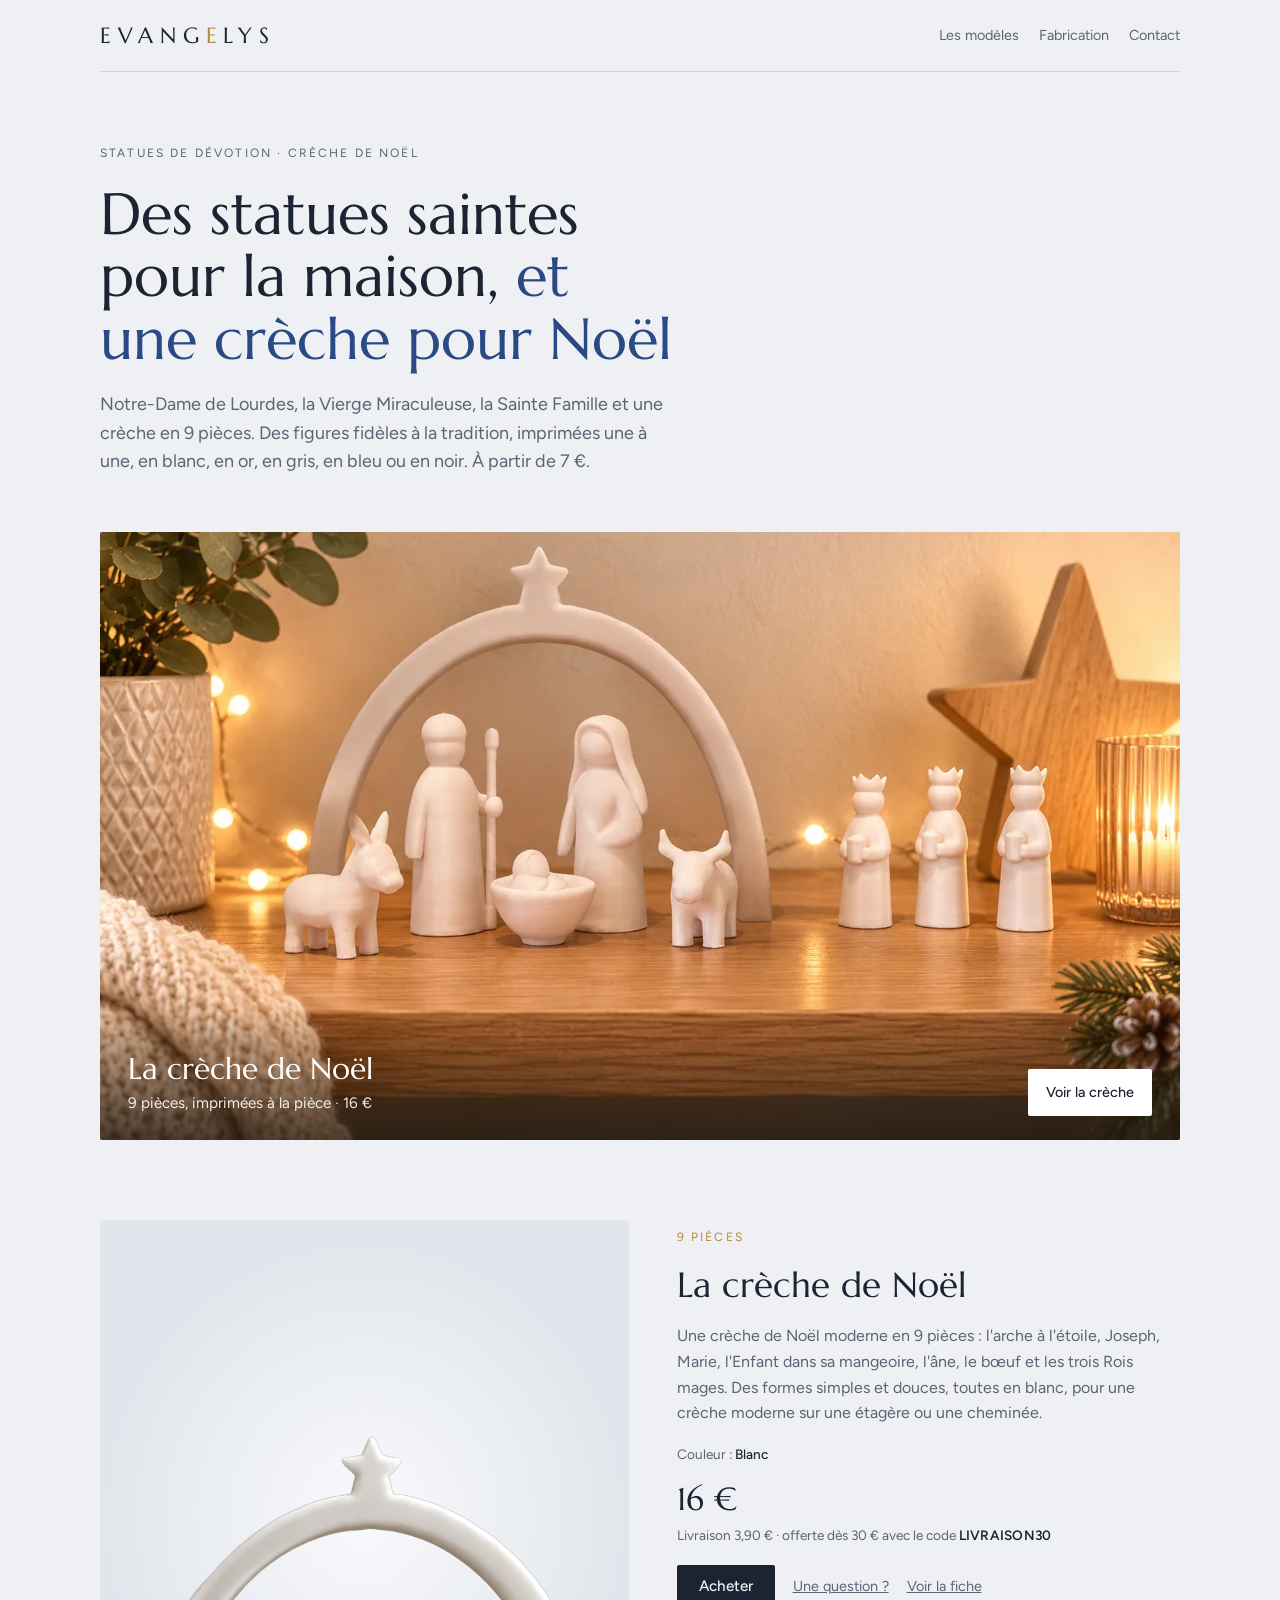
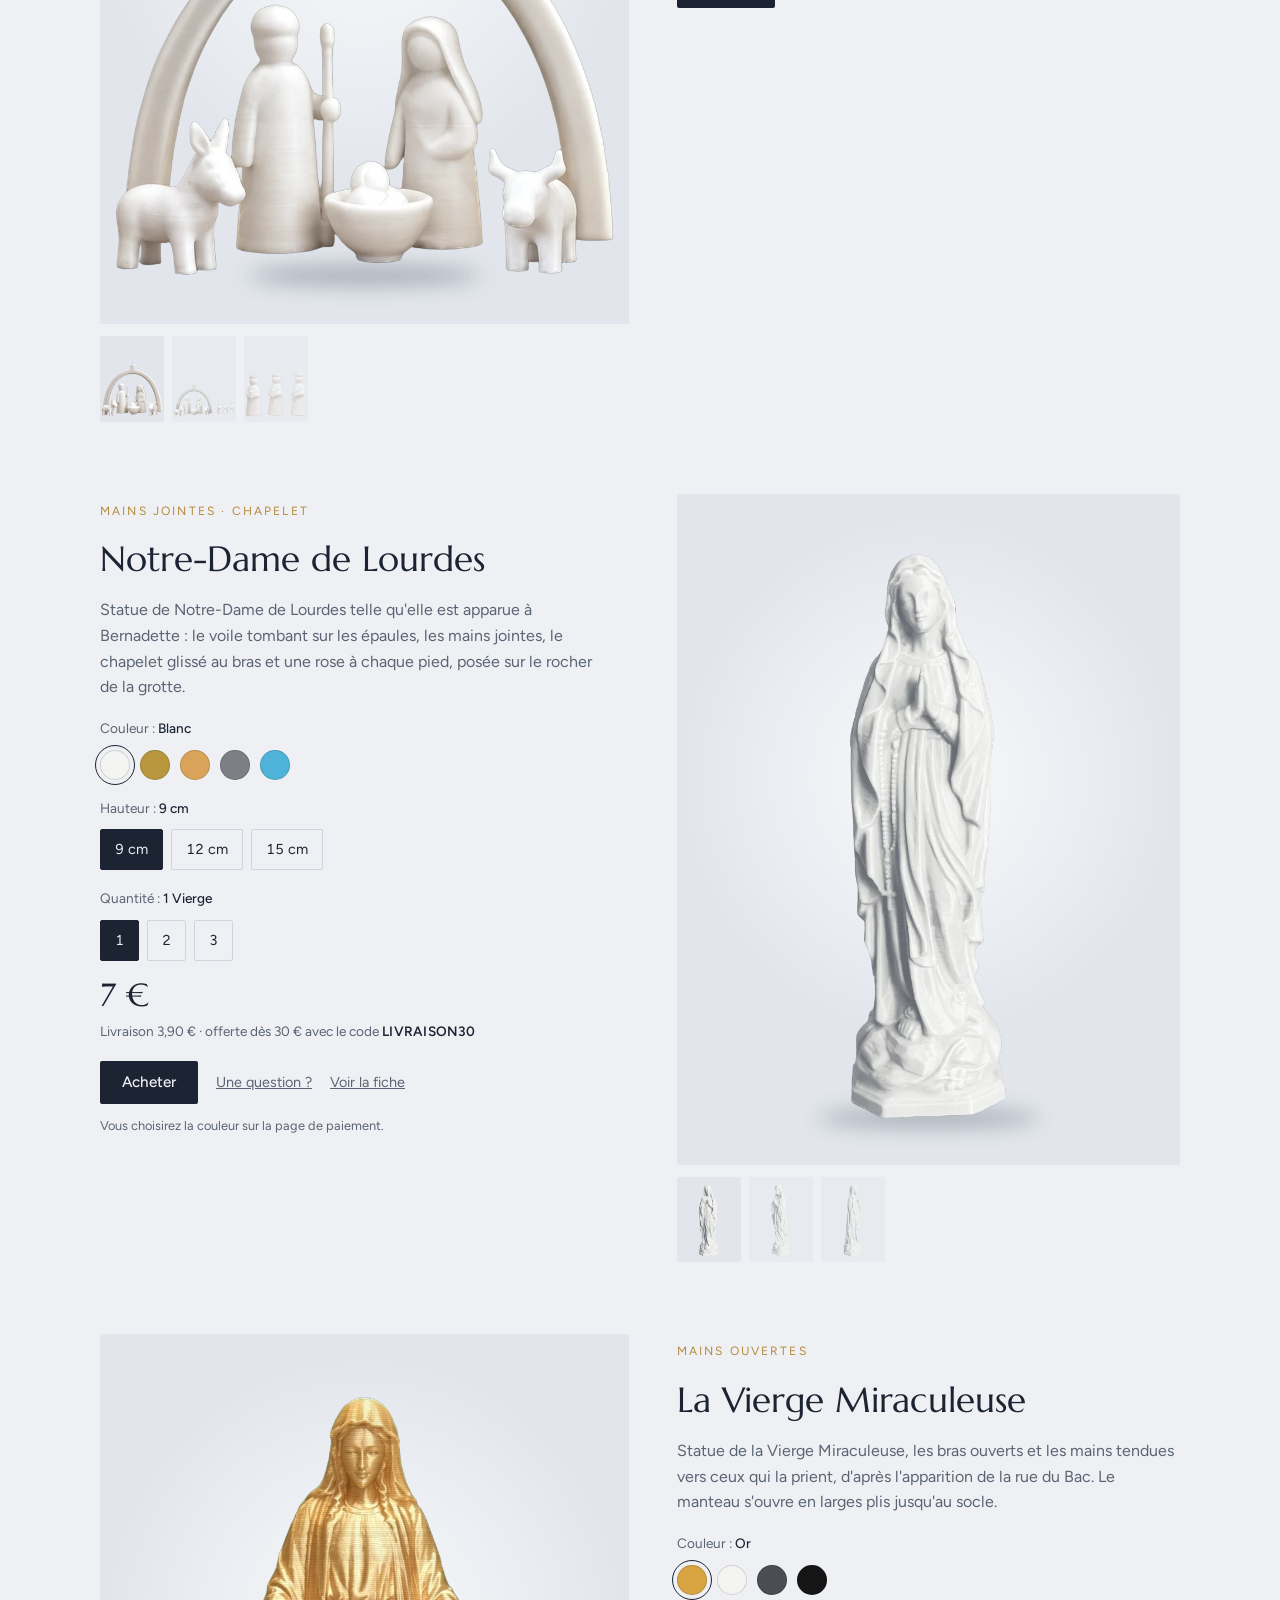
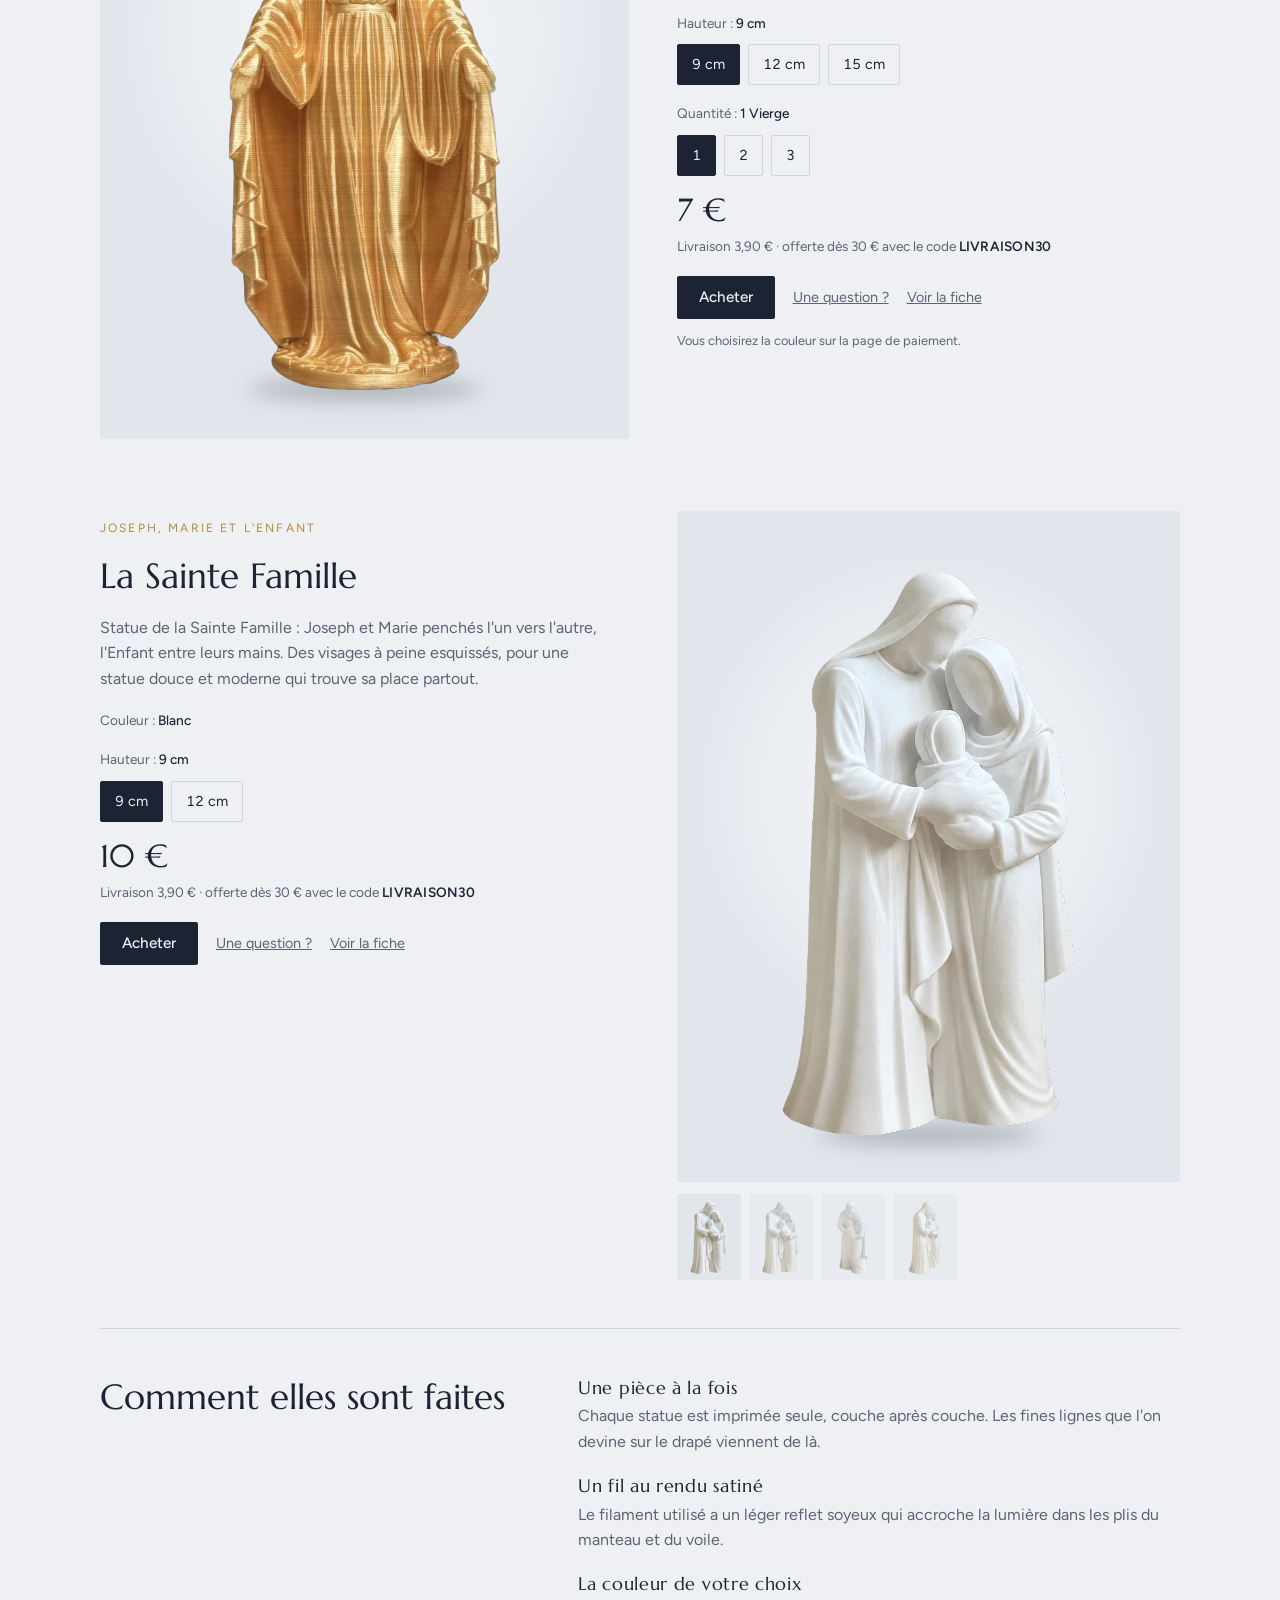
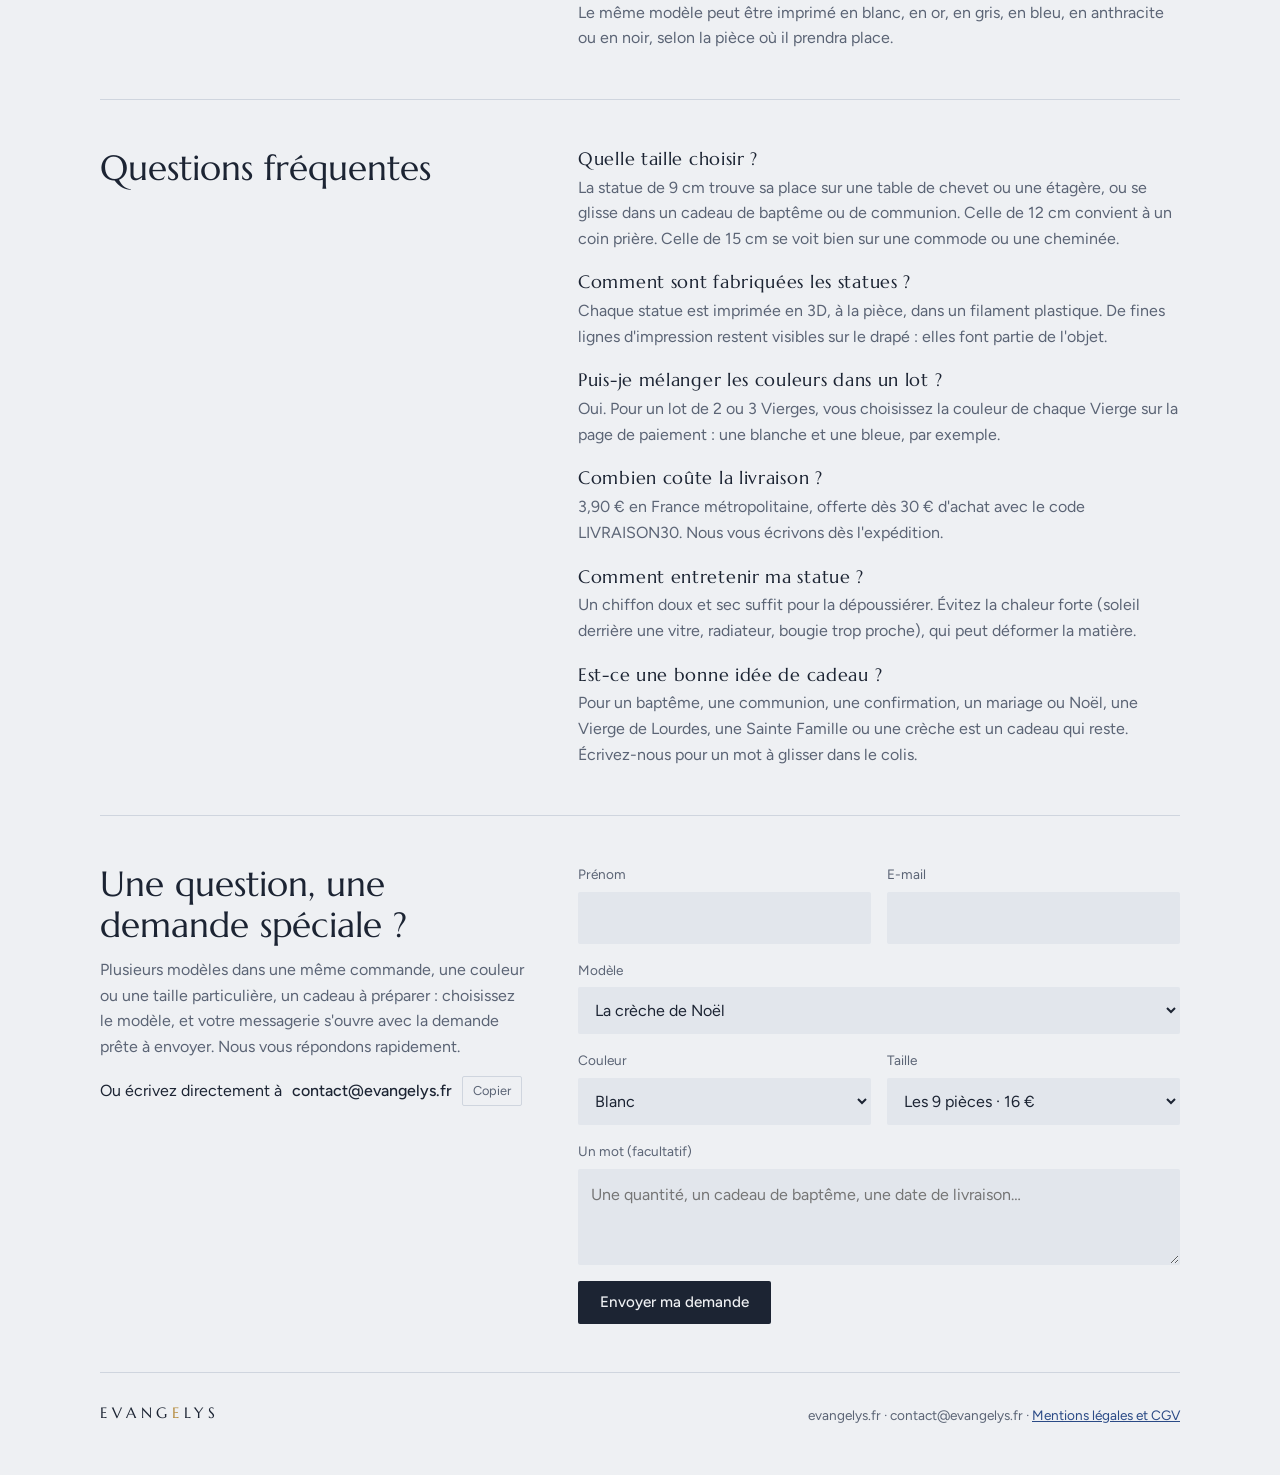
==== commit f0cccd83: "Ajouter des pages produit statiques pour le référencement Quatre fiches indexables (crèche, Lourdes," ====
--- a/index.html
+++ b/index.html
@@ -12,6 +12,12 @@
 <meta property="og:title" content="Evangelys · Statues de la Vierge Marie et crèche de Noël">
 <meta property="og:description" content="Notre-Dame de Lourdes, Vierge Miraculeuse, Sainte Famille et crèche de Noël en 9 pièces, imprimées à la pièce. Dès 7 €.">
 <meta property="og:image" content="https://evangelys.fr/partage.jpg">
+<meta property="og:image:width" content="1200">
+<meta property="og:image:height" content="630">
+<meta name="twitter:card" content="summary_large_image">
+<meta name="twitter:title" content="Evangelys · Statues de la Vierge Marie et crèche de Noël">
+<meta name="twitter:description" content="Notre-Dame de Lourdes, Vierge Miraculeuse, Sainte Famille et crèche de Noël en 9 pièces, imprimées à la pièce. Dès 7 €.">
+<meta name="twitter:image" content="https://evangelys.fr/partage.jpg">
 <link rel="icon" href="data:image/svg+xml,%3Csvg xmlns='http://www.w3.org/2000/svg' viewBox='0 0 32 32'%3E%3Cpath fill='%23b48a3c' d='M16 2l3.6 9.4L29 12l-7.4 6.2L24 28l-8-5.4L8 28l2.4-9.8L3 12l9.4-.6z'/%3E%3C/svg%3E">
 <title>Statues de la Vierge Marie, Sainte Famille et crèche de Noël · Evangelys</title>
 <script type="application/ld+json">
@@ -22,166 +28,108 @@
    "@type": "Organization",
    "name": "Evangelys",
    "url": "https://evangelys.fr/",
-   "email": "contact@evangelys.fr"
-  },
-  {
-   "@type": "Product",
-   "name": "Crèche de Noël moderne – 9 pièces",
-   "description": "Crèche de Noël en 9 pièces : arche à l'étoile, Joseph, Marie, l'Enfant Jésus dans sa mangeoire, l'âne, le bœuf et les trois Rois mages.",
-   "image": "https://evangelys.fr/stripe/creche.jpg",
-   "brand": {
-    "@type": "Brand",
-    "name": "Evangelys"
-   },
-   "color": "Blanc",
-   "material": "Filament imprimé en 3D",
-   "offers": {
-    "@type": "Offer",
-    "priceCurrency": "EUR",
-    "price": 16,
-    "availability": "https://schema.org/InStock",
-    "url": "https://evangelys.fr/",
-    "shippingDetails": {
-     "@type": "OfferShippingDetails",
-     "shippingRate": {
-      "@type": "MonetaryAmount",
-      "value": 3.9,
-      "currency": "EUR"
-     },
-     "shippingDestination": {
-      "@type": "DefinedRegion",
-      "addressCountry": "FR"
-     }
-    },
-    "hasMerchantReturnPolicy": {
-     "@type": "MerchantReturnPolicy",
-     "applicableCountry": "FR",
-     "returnPolicyCategory": "https://schema.org/MerchantReturnFiniteReturnWindow",
-     "merchantReturnDays": 14,
-     "returnMethod": "https://schema.org/ReturnByMail",
-     "returnFees": "https://schema.org/ReturnShippingFees"
-    }
+   "email": "contact@evangelys.fr",
+   "logo": "https://evangelys.fr/partage.jpg",
+   "address": {
+    "@type": "PostalAddress",
+    "streetAddress": "5360 route de Saint-Sulpice",
+    "postalCode": "81800",
+    "addressLocality": "Coufouleux",
+    "addressCountry": "FR"
    }
   },
   {
-   "@type": "Product",
-   "name": "Statue Notre-Dame de Lourdes",
-   "description": "Statue de la Vierge Marie, Notre-Dame de Lourdes, mains jointes et chapelet. De 9 à 15 cm.",
-   "image": "https://evangelys.fr/stripe/lourdes.jpg",
-   "brand": {
-    "@type": "Brand",
-    "name": "Evangelys"
-   },
-   "color": "Blanc, or mat, or satiné, gris, bleu ciel",
-   "material": "Filament imprimé en 3D",
-   "offers": {
-    "@type": "AggregateOffer",
-    "priceCurrency": "EUR",
-    "lowPrice": 7,
-    "highPrice": 12,
-    "availability": "https://schema.org/InStock",
-    "url": "https://evangelys.fr/",
-    "shippingDetails": {
-     "@type": "OfferShippingDetails",
-     "shippingRate": {
-      "@type": "MonetaryAmount",
-      "value": 3.9,
-      "currency": "EUR"
-     },
-     "shippingDestination": {
-      "@type": "DefinedRegion",
-      "addressCountry": "FR"
-     }
-    },
-    "hasMerchantReturnPolicy": {
-     "@type": "MerchantReturnPolicy",
-     "applicableCountry": "FR",
-     "returnPolicyCategory": "https://schema.org/MerchantReturnFiniteReturnWindow",
-     "merchantReturnDays": 14,
-     "returnMethod": "https://schema.org/ReturnByMail",
-     "returnFees": "https://schema.org/ReturnShippingFees"
-    }
+   "@type": "WebSite",
+   "name": "Evangelys",
+   "url": "https://evangelys.fr/",
+   "inLanguage": "fr-FR",
+   "publisher": {
+    "@type": "Organization",
+    "name": "Evangelys",
+    "url": "https://evangelys.fr/"
    }
   },
   {
-   "@type": "Product",
-   "name": "Statue Vierge Miraculeuse",
-   "description": "Statue de la Vierge Miraculeuse, bras ouverts et mains tendues. De 9 à 15 cm.",
-   "image": "https://evangelys.fr/stripe/miraculeuse.jpg",
-   "brand": {
-    "@type": "Brand",
-    "name": "Evangelys"
-   },
-   "color": "Or, blanc, anthracite, noir",
-   "material": "Filament imprimé en 3D",
-   "offers": {
-    "@type": "AggregateOffer",
-    "priceCurrency": "EUR",
-    "lowPrice": 7,
-    "highPrice": 12,
-    "availability": "https://schema.org/InStock",
-    "url": "https://evangelys.fr/",
-    "shippingDetails": {
-     "@type": "OfferShippingDetails",
-     "shippingRate": {
-      "@type": "MonetaryAmount",
-      "value": 3.9,
-      "currency": "EUR"
-     },
-     "shippingDestination": {
-      "@type": "DefinedRegion",
-      "addressCountry": "FR"
-     }
-    },
-    "hasMerchantReturnPolicy": {
-     "@type": "MerchantReturnPolicy",
-     "applicableCountry": "FR",
-     "returnPolicyCategory": "https://schema.org/MerchantReturnFiniteReturnWindow",
-     "merchantReturnDays": 14,
-     "returnMethod": "https://schema.org/ReturnByMail",
-     "returnFees": "https://schema.org/ReturnShippingFees"
+   "@type": "ItemList",
+   "itemListElement": [
+    {
+     "@type": "ListItem",
+     "position": 1,
+     "url": "https://evangelys.fr/creche-de-noel-9-pieces/",
+     "name": "Crèche de Noël moderne en 9 pièces"
+    },
+    {
+     "@type": "ListItem",
+     "position": 2,
+     "url": "https://evangelys.fr/statue-notre-dame-de-lourdes/",
+     "name": "Statue Notre-Dame de Lourdes"
+    },
+    {
+     "@type": "ListItem",
+     "position": 3,
+     "url": "https://evangelys.fr/statue-vierge-miraculeuse/",
+     "name": "Statue de la Vierge Miraculeuse"
+    },
+    {
+     "@type": "ListItem",
+     "position": 4,
+     "url": "https://evangelys.fr/statue-sainte-famille/",
+     "name": "Statue de la Sainte Famille"
     }
-   }
+   ]
   },
   {
-   "@type": "Product",
-   "name": "Statue de la Sainte Famille",
-   "description": "Statue de la Sainte Famille : Joseph, Marie et l'Enfant Jésus. 9 ou 12 cm.",
-   "image": "https://evangelys.fr/stripe/famille.jpg",
-   "brand": {
-    "@type": "Brand",
-    "name": "Evangelys"
-   },
-   "color": "Blanc",
-   "material": "Filament imprimé en 3D",
-   "offers": {
-    "@type": "AggregateOffer",
-    "priceCurrency": "EUR",
-    "lowPrice": 10,
-    "highPrice": 12,
-    "availability": "https://schema.org/InStock",
-    "url": "https://evangelys.fr/",
-    "shippingDetails": {
-     "@type": "OfferShippingDetails",
-     "shippingRate": {
-      "@type": "MonetaryAmount",
-      "value": 3.9,
-      "currency": "EUR"
-     },
-     "shippingDestination": {
-      "@type": "DefinedRegion",
-      "addressCountry": "FR"
-     }
-    },
-    "hasMerchantReturnPolicy": {
-     "@type": "MerchantReturnPolicy",
-     "applicableCountry": "FR",
-     "returnPolicyCategory": "https://schema.org/MerchantReturnFiniteReturnWindow",
-     "merchantReturnDays": 14,
-     "returnMethod": "https://schema.org/ReturnByMail",
-     "returnFees": "https://schema.org/ReturnShippingFees"
+   "@type": "FAQPage",
+   "mainEntity": [
+    {
+     "@type": "Question",
+     "name": "Quelle taille choisir ?",
+     "acceptedAnswer": {
+      "@type": "Answer",
+      "text": "La statue de 9 cm trouve sa place sur une table de chevet ou une étagère, ou se glisse dans un cadeau de baptême ou de communion. Celle de 12 cm convient à un coin prière. Celle de 15 cm se voit bien sur une commode ou une cheminée."
+     }
+    },
+    {
+     "@type": "Question",
+     "name": "Comment sont fabriquées les statues ?",
+     "acceptedAnswer": {
+      "@type": "Answer",
+      "text": "Chaque statue est imprimée en 3D, à la pièce, dans un filament plastique. De fines lignes d'impression restent visibles sur le drapé : elles font partie de l'objet."
+     }
+    },
+    {
+     "@type": "Question",
+     "name": "Puis-je mélanger les couleurs dans un lot ?",
+     "acceptedAnswer": {
+      "@type": "Answer",
+      "text": "Oui. Pour un lot de 2 ou 3 Vierges, vous choisissez la couleur de chaque Vierge sur la page de paiement : une blanche et une bleue, par exemple."
+     }
+    },
+    {
+     "@type": "Question",
+     "name": "Combien coûte la livraison ?",
+     "acceptedAnswer": {
+      "@type": "Answer",
+      "text": "3,90 € en France métropolitaine, offerte dès 30 € d'achat avec le code LIVRAISON30. Nous vous écrivons dès l'expédition."
+     }
+    },
+    {
+     "@type": "Question",
+     "name": "Comment entretenir ma statue ?",
+     "acceptedAnswer": {
+      "@type": "Answer",
+      "text": "Un chiffon doux et sec suffit pour la dépoussiérer. Évitez la chaleur forte (soleil derrière une vitre, radiateur, bougie trop proche), qui peut déformer la matière."
+     }
+    },
+    {
+     "@type": "Question",
+     "name": "Est-ce une bonne idée de cadeau ?",
+     "acceptedAnswer": {
+      "@type": "Answer",
+      "text": "Pour un baptême, une communion, une confirmation, un mariage ou Noël, une Vierge de Lourdes, une Sainte Famille ou une crèche est un cadeau qui reste. Écrivez-nous pour un mot à glisser dans le colis."
+     }
     }
-   }
+   ]
   }
  ]
 }
@@ -189,132 +137,7 @@
 <link rel="preconnect" href="https://fonts.googleapis.com">
 <link rel="preconnect" href="https://fonts.gstatic.com" crossorigin>
 <link rel="stylesheet" href="https://fonts.googleapis.com/css2?family=Marcellus&family=Figtree:wght@400;500;600&display=swap">
-<style>
-/* Layout: a quiet chapel wall. Inscriptional caps for names, one column of large figures, a single gilt thread. */
-:root{
-  --stone:#eef0f3;      /* page: cool plaster with a blue bias */
-  --niche:#e2e6ec;      /* photo frames and fields */
-  --ink:#1c2433;        /* text */
-  --muted:#5b6475;
-  --marial:#2a4a86;     /* Marian blue, the accent */
-  --gilt:#b48a3c;       /* used once or twice, like leaf */
-  --line:#cfd5de;
-  --glow:#f8f9fb;
-  --shadow:rgba(28,36,51,.28);
-  --display:"Marcellus","Trajan Pro",Georgia,serif;
-  --body:"Figtree",system-ui,-apple-system,"Segoe UI",sans-serif;
-}
-@media (prefers-color-scheme:dark){:root:not([data-theme="light"]){
-  --stone:#12161e;--niche:#1b212c;--ink:#e7eaf0;--muted:#9aa3b4;--marial:#8fb0ec;--gilt:#d6b06a;--line:#2b3342;--glow:#2c3443;--shadow:rgba(0,0,0,.6);color-scheme:dark}}
-:root[data-theme="dark"]{--stone:#12161e;--niche:#1b212c;--ink:#e7eaf0;--muted:#9aa3b4;--marial:#8fb0ec;--gilt:#d6b06a;--line:#2b3342;--glow:#2c3443;--shadow:rgba(0,0,0,.6);color-scheme:dark}
-
-*{box-sizing:border-box}
-[hidden]{display:none!important}
-html{-webkit-text-size-adjust:100%}
-body{margin:0;background:var(--stone);color:var(--ink);font:400 1rem/1.6 var(--body);
-  padding-left:max(16px,env(safe-area-inset-left,0px));padding-right:max(16px,env(safe-area-inset-right,0px))}
-.wrap{max-width:1080px;margin:0 auto}
-a{color:var(--marial)}
-:focus-visible{outline:2px solid var(--marial);outline-offset:3px}
-
-header{display:flex;justify-content:space-between;align-items:center;gap:16px;padding-block:24px;border-bottom:1px solid var(--line)}
-.mark{font:400 1.35rem/1 var(--display);letter-spacing:.32em;text-decoration:none;color:var(--ink)}
-.mark span{color:var(--gilt)}
-nav{display:flex;gap:20px;font-size:.9rem}
-nav a{color:var(--muted);text-decoration:none}
-nav a:hover{color:var(--ink)}
-
-.hero{padding-block:72px 56px;display:grid;gap:20px;max-width:46rem}
-.eyebrow{font-size:.75rem;letter-spacing:.18em;text-transform:uppercase;color:var(--muted);margin:0}
-h1{font:400 clamp(2.2rem,5.5vw,3.6rem)/1.08 var(--display);margin:0;text-wrap:balance}
-h1 em{font-style:normal;color:var(--marial)}
-.hero p.lead{font-size:1.125rem;color:var(--muted);margin:0;max-width:36rem}
-
-h2{font:400 clamp(1.6rem,3.5vw,2.2rem)/1.15 var(--display);margin:0;text-wrap:balance}
-section{padding-block:48px}
-
-.scene{position:relative;margin:0 0 56px;border-radius:2px;overflow:hidden;background:var(--niche)}
-.scene img{display:block;width:100%;max-width:100%;height:auto;aspect-ratio:16/9;object-fit:cover}
-.scene figcaption{position:absolute;inset:auto 0 0 0;padding:48px 28px 24px;display:flex;justify-content:space-between;align-items:flex-end;gap:16px;flex-wrap:wrap;
-  background:linear-gradient(to top,rgba(20,16,10,.72),rgba(20,16,10,0));color:#fff}
-.scene .s-title{font:400 clamp(1.3rem,3vw,1.9rem)/1.15 var(--display);margin:0}
-.scene .s-sub{margin:4px 0 0;font-size:.95rem;opacity:.9}
-.scene a{color:#1c2433;background:#fff;padding:12px 18px;border-radius:2px;text-decoration:none;font-weight:500;font-size:.9rem}
-.scene a:hover{background:#eef0f3}
-@media (max-width:760px){.scene figcaption{position:static;background:var(--ink);color:var(--stone);padding:16px}.scene a{background:var(--stone);color:var(--ink)}}
-.models{display:grid;gap:72px;padding-block:24px 48px}
-.model{display:grid;grid-template-columns:minmax(0,1.05fr) minmax(0,1fr);gap:48px;align-items:start}
-.model:nth-child(even) .viewer{order:2}
-.viewer{display:grid;gap:12px}
-.frame{aspect-ratio:3/4;max-width:100%;background:radial-gradient(ellipse 70% 55% at 50% 42%,var(--glow),var(--niche) 70%);overflow:hidden;border-radius:2px;position:relative}
-.frame::after{content:"";position:absolute;left:28%;right:28%;bottom:5.5%;height:3%;border-radius:50%;background:var(--shadow);filter:blur(10px)}
-.frame img{width:100%;height:100%;object-fit:contain;display:block;position:relative;z-index:1}
-.thumbs{display:flex;gap:8px;flex-wrap:wrap}
-.thumbs button{all:unset;cursor:pointer;width:64px;aspect-ratio:3/4;background:var(--niche);opacity:.55;transition:opacity .2s;border-radius:2px;overflow:hidden}
-.thumbs button img{width:100%;height:100%;object-fit:contain;display:block}
-.thumbs button[aria-pressed="true"],.thumbs button:hover{opacity:1}
-.thumbs button:focus-visible{outline:2px solid var(--marial);outline-offset:2px}
-
-.info{display:grid;gap:18px;padding-top:8px;min-width:0}
-.info .kind{font-size:.75rem;letter-spacing:.18em;text-transform:uppercase;color:var(--gilt);margin:0}
-.info p{margin:0;color:var(--muted);max-width:32rem}
-.swatches{display:grid;gap:10px}
-.swatches .label{font-size:.85rem;color:var(--muted)}
-.swatches .label b{color:var(--ink);font-weight:500}
-.chips{display:flex;gap:10px;flex-wrap:wrap}
-.chip{all:unset;cursor:pointer;width:30px;height:30px;border-radius:50%;box-shadow:inset 0 0 0 1px rgba(0,0,0,.15);position:relative}
-.chip[aria-pressed="true"]::after{content:"";position:absolute;inset:-5px;border-radius:50%;border:1.5px solid var(--ink)}
-.chip:focus-visible{outline:2px solid var(--marial);outline-offset:6px}
-.sizes{display:flex;gap:8px;flex-wrap:wrap}
-.size{all:unset;cursor:pointer;padding:8px 14px;border:1px solid var(--line);border-radius:2px;font-size:.9rem;font-variant-numeric:tabular-nums}
-.size:hover{border-color:var(--ink)}
-.size[aria-pressed="true"]{border-color:var(--ink);background:var(--ink);color:var(--stone)}
-.size:focus-visible{outline:2px solid var(--marial);outline-offset:2px}
-.info .ship{font-size:.85rem;margin-top:-8px}
-.info .ship b{color:var(--ink);font-weight:600;letter-spacing:.02em}
-.info .hint{font-size:.8rem;margin-top:-6px}
-.buy-row{display:flex;gap:18px;align-items:center;flex-wrap:wrap}
-.buy-row .ask{color:var(--muted);font-size:.9rem}
-.info .price s{font-size:1.1rem;color:var(--muted);margin-left:8px;text-decoration-thickness:1px}
-.info .price{font:400 2rem/1 var(--display);color:var(--ink);font-variant-numeric:tabular-nums}
-.mail-row{display:flex;gap:10px;align-items:center;flex-wrap:wrap;margin-top:16px}
-.mail{font-weight:500;color:var(--ink);user-select:all;overflow-wrap:anywhere}
-.copy{all:unset;cursor:pointer;font-size:.8rem;padding:4px 10px;border:1px solid var(--line);border-radius:2px;color:var(--muted)}
-.copy:hover{color:var(--ink);border-color:var(--ink)}
-.copy:focus-visible{outline:2px solid var(--marial);outline-offset:2px}
-.cta{justify-self:start;font:500 .95rem/1 var(--body);color:var(--stone);background:var(--ink);border:0;padding:14px 22px;border-radius:2px;cursor:pointer;text-decoration:none}
-.cta:hover{background:var(--marial)}
-
-.craft{border-top:1px solid var(--line);display:grid;grid-template-columns:minmax(0,1fr) minmax(0,1.4fr);gap:48px}
-.craft dl{display:grid;gap:20px;margin:0}
-.craft dt{font:400 1.1rem/1.3 var(--display);letter-spacing:.04em}
-.craft dd{margin:4px 0 0;color:var(--muted)}
-
-.notify{border-top:1px solid var(--line);display:grid;grid-template-columns:minmax(0,1fr) minmax(0,1.4fr);gap:48px}
-.notify .intro p{color:var(--muted);margin:12px 0 0}
-form{display:grid;grid-template-columns:1fr 1fr;gap:16px}
-.field{display:grid;gap:6px;min-width:0}
-.field.full{grid-column:1/-1}
-label{font-size:.85rem;color:var(--muted)}
-input,select,textarea{font:inherit;color:var(--ink);background:var(--niche);border:1px solid transparent;border-radius:2px;padding:12px;width:100%}
-input:focus,select:focus,textarea:focus{outline:none;border-color:var(--marial)}
-textarea{min-height:96px;resize:vertical}
-.form-actions{grid-column:1/-1;display:flex;gap:16px;align-items:center;flex-wrap:wrap}
-.note{font-size:.9rem;color:var(--muted);margin:0}
-.done{grid-column:1/-1;padding:16px;background:var(--niche);border-left:2px solid var(--gilt)}
-
-footer{border-top:1px solid var(--line);padding-block:32px 48px;display:flex;justify-content:space-between;gap:16px;flex-wrap:wrap;font-size:.85rem;color:var(--muted)}
-footer .mark{font-size:.95rem}
-
-@media (max-width:760px){
-  .model,.craft,.notify{grid-template-columns:minmax(0,1fr);gap:24px}
-  .model:nth-child(even) .viewer{order:0}
-  .hero{padding-block:48px 32px}
-  form{grid-template-columns:minmax(0,1fr)}
-  nav{display:none}
-}
-@media (prefers-reduced-motion:reduce){*{transition:none!important}}
-</style>
+<link rel="stylesheet" href="site.css">
 </head>
 <body>
 
@@ -338,11 +161,201 @@
     <img src="scene-creche.webp" alt="La crèche de Noël en 9 pièces posée sur une étagère, avec une guirlande lumineuse" width="1400" height="788">
     <figcaption>
       <div><p class="s-title">La crèche de Noël</p><p class="s-sub">9 pièces, imprimées à la pièce · 16 €</p></div>
-      <a href="#creche">Voir la crèche</a>
+      <a href="creche-de-noel-9-pieces/">Voir la crèche</a>
     </figcaption>
   </figure>
 
-  <div class="models" id="modeles"></div>
+  <div class="models" id="modeles">
+  <article class="model" id="creche">
+    <div class="viewer">
+      <div class="frame"><img src="cut/creche-2.webp" alt="La crèche de Noël, blanc, vue 1" width="900" height="1200" loading="lazy"></div>
+      <div class="thumbs" role="group" aria-label="Vues">
+        <button type="button" aria-label="Vue 1" aria-pressed="true"><img src="cut/creche-2.webp" alt="" width="900" height="1200" loading="lazy"></button>
+        <button type="button" aria-label="Vue 2" aria-pressed="false"><img src="cut/creche-1.webp" alt="" width="900" height="1200" loading="lazy"></button>
+        <button type="button" aria-label="Vue 3" aria-pressed="false"><img src="cut/creche-3.webp" alt="" width="900" height="1200" loading="lazy"></button>
+      </div>
+    </div>
+    <div class="info">
+      <p class="kind">9 pièces</p>
+      <h2><a href="creche-de-noel-9-pieces/">La crèche de Noël</a></h2>
+      <p>Une crèche de Noël moderne en 9 pièces : l&#x27;arche à l&#x27;étoile, Joseph, Marie, l&#x27;Enfant dans sa mangeoire, l&#x27;âne, le bœuf et les trois Rois mages. Des formes simples et douces, toutes en blanc, pour une crèche moderne sur une étagère ou une cheminée.</p>
+      <div class="swatches">
+        <span class="label">Couleur : <b>Blanc</b></span>
+        <div class="chips" role="group" aria-label="Couleurs" hidden></div>
+      </div>
+      <div class="swatches" hidden>
+        <span class="label">Hauteur : <b class="size-label">Les 9 pièces</b></span>
+        <div class="sizes" role="group" aria-label="Hauteurs">
+                    <button type="button" class="size" data-cm="9p" aria-pressed="true">Les 9 pièces</button>
+        </div>
+      </div>
+      <div class="swatches qty-block" hidden>
+        <span class="label">Quantité : <b class="qty-label"></b></span>
+        <div class="sizes qtys" role="group" aria-label="Quantité"></div>
+      </div>
+      <ul class="static-specs">
+        <li>Couleur : blanc</li>
+        <li>Les 9 pièces — 16 €</li>
+      </ul>
+      <p class="price">16 €</p>
+      <p class="ship">Livraison 3,90 € · offerte dès 30 € avec le code <b>LIVRAISON30</b></p>
+      <div class="buy-row"><a class="cta" href="https://buy.stripe.com/cNidR80Ap8vt1BZ0e4gUM00" target="_blank" rel="noopener">Acheter</a><a class="ask" href="#commander">Une question ?</a> <a class="fiche" href="creche-de-noel-9-pieces/">Voir la fiche</a></div>
+      <p class="hint" hidden></p>
+    </div>
+  </article>
+
+  <article class="model" id="lourdes">
+    <div class="viewer">
+      <div class="frame"><img src="cut/lourdes-blanc-1.webp" alt="Notre-Dame de Lourdes, blanc, vue 1" width="900" height="1200" loading="lazy"></div>
+      <div class="thumbs" role="group" aria-label="Vues">
+        <button type="button" aria-label="Vue 1" aria-pressed="true"><img src="cut/lourdes-blanc-1.webp" alt="" width="900" height="1200" loading="lazy"></button>
+        <button type="button" aria-label="Vue 2" aria-pressed="false"><img src="cut/lourdes-blanc-2.webp" alt="" width="900" height="1200" loading="lazy"></button>
+        <button type="button" aria-label="Vue 3" aria-pressed="false"><img src="cut/lourdes-blanc-3.webp" alt="" width="900" height="1200" loading="lazy"></button>
+      </div>
+    </div>
+    <div class="info">
+      <p class="kind">Mains jointes · chapelet</p>
+      <h2><a href="statue-notre-dame-de-lourdes/">Notre-Dame de Lourdes</a></h2>
+      <p>Statue de Notre-Dame de Lourdes telle qu&#x27;elle est apparue à Bernadette : le voile tombant sur les épaules, les mains jointes, le chapelet glissé au bras et une rose à chaque pied, posée sur le rocher de la grotte.</p>
+      <div class="swatches">
+        <span class="label">Couleur : <b>Blanc</b></span>
+        <div class="chips" role="group" aria-label="Couleurs">
+          <button type="button" class="chip" data-c="Blanc" style="background:#f4f4f2" aria-label="Blanc" title="Blanc" aria-pressed="true"></button>
+          <button type="button" class="chip" data-c="Or mat" style="background:#b8973f" aria-label="Or mat" title="Or mat" aria-pressed="false"></button>
+          <button type="button" class="chip" data-c="Or satiné" style="background:#d9a35a" aria-label="Or satiné" title="Or satiné" aria-pressed="false"></button>
+          <button type="button" class="chip" data-c="Gris" style="background:#7d7f85" aria-label="Gris" title="Gris" aria-pressed="false"></button>
+          <button type="button" class="chip" data-c="Bleu ciel" style="background:#4fb3d9" aria-label="Bleu ciel" title="Bleu ciel" aria-pressed="false"></button>
+        </div>
+      </div>
+      <div class="swatches">
+        <span class="label">Hauteur : <b class="size-label">9 cm</b></span>
+        <div class="sizes" role="group" aria-label="Hauteurs">
+                    <button type="button" class="size" data-cm="9" aria-pressed="true">9 cm</button>
+          <button type="button" class="size" data-cm="12" aria-pressed="false">12 cm</button>
+          <button type="button" class="size" data-cm="15" aria-pressed="false">15 cm</button>
+        </div>
+      </div>
+      <div class="swatches qty-block">
+        <span class="label">Quantité : <b class="qty-label">1 Vierge</b></span>
+        <div class="sizes qtys" role="group" aria-label="Quantité">
+                    <button type="button" class="size" data-n="1" aria-pressed="true">1</button>
+          <button type="button" class="size" data-n="2" aria-pressed="false">2</button>
+          <button type="button" class="size" data-n="3" aria-pressed="false">3</button>
+        </div>
+      </div>
+      <ul class="static-specs">
+        <li>Couleurs : blanc, or mat, or satiné, gris, bleu ciel</li>
+        <li>9 cm — 7 €</li>
+        <li>Lot de 2, 9 cm — 12 €</li>
+        <li>Lot de 3, 9 cm — 17 €</li>
+        <li>12 cm — 9 €</li>
+        <li>Lot de 2, 12 cm — 16 €</li>
+        <li>Lot de 3, 12 cm — 23 €</li>
+        <li>15 cm — 12 €</li>
+        <li>Lot de 2, 15 cm — 22 €</li>
+        <li>Lot de 3, 15 cm — 32 €</li>
+      </ul>
+      <p class="price">7 €</p>
+      <p class="ship">Livraison 3,90 € · offerte dès 30 € avec le code <b>LIVRAISON30</b></p>
+      <div class="buy-row"><a class="cta" href="https://buy.stripe.com/28E9ASaaZ3b9fsP5yogUM01" target="_blank" rel="noopener">Acheter</a><a class="ask" href="#commander">Une question ?</a> <a class="fiche" href="statue-notre-dame-de-lourdes/">Voir la fiche</a></div>
+      <p class="hint" hidden></p>
+    </div>
+  </article>
+
+  <article class="model" id="miraculeuse">
+    <div class="viewer">
+      <div class="frame"><img src="cut/miraculeuse-or.webp" alt="La Vierge Miraculeuse, or" width="900" height="1200" loading="lazy"></div>
+      <div class="thumbs" role="group" aria-label="Vues" hidden></div>
+    </div>
+    <div class="info">
+      <p class="kind">Mains ouvertes</p>
+      <h2><a href="statue-vierge-miraculeuse/">La Vierge Miraculeuse</a></h2>
+      <p>Statue de la Vierge Miraculeuse, les bras ouverts et les mains tendues vers ceux qui la prient, d&#x27;après l&#x27;apparition de la rue du Bac. Le manteau s&#x27;ouvre en larges plis jusqu&#x27;au socle.</p>
+      <div class="swatches">
+        <span class="label">Couleur : <b>Or</b></span>
+        <div class="chips" role="group" aria-label="Couleurs">
+          <button type="button" class="chip" data-c="Or" style="background:#d8a542" aria-label="Or" title="Or" aria-pressed="true"></button>
+          <button type="button" class="chip" data-c="Blanc" style="background:#f4f4f2" aria-label="Blanc" title="Blanc" aria-pressed="false"></button>
+          <button type="button" class="chip" data-c="Anthracite" style="background:#4a4d52" aria-label="Anthracite" title="Anthracite" aria-pressed="false"></button>
+          <button type="button" class="chip" data-c="Noir" style="background:#151515" aria-label="Noir" title="Noir" aria-pressed="false"></button>
+        </div>
+      </div>
+      <div class="swatches">
+        <span class="label">Hauteur : <b class="size-label">9 cm</b></span>
+        <div class="sizes" role="group" aria-label="Hauteurs">
+                    <button type="button" class="size" data-cm="9" aria-pressed="true">9 cm</button>
+          <button type="button" class="size" data-cm="12" aria-pressed="false">12 cm</button>
+          <button type="button" class="size" data-cm="15" aria-pressed="false">15 cm</button>
+        </div>
+      </div>
+      <div class="swatches qty-block">
+        <span class="label">Quantité : <b class="qty-label">1 Vierge</b></span>
+        <div class="sizes qtys" role="group" aria-label="Quantité">
+                    <button type="button" class="size" data-n="1" aria-pressed="true">1</button>
+          <button type="button" class="size" data-n="2" aria-pressed="false">2</button>
+          <button type="button" class="size" data-n="3" aria-pressed="false">3</button>
+        </div>
+      </div>
+      <ul class="static-specs">
+        <li>Couleurs : or, blanc, anthracite, noir</li>
+        <li>9 cm — 7 €</li>
+        <li>Lot de 2, 9 cm — 12 €</li>
+        <li>Lot de 3, 9 cm — 17 €</li>
+        <li>12 cm — 9 €</li>
+        <li>Lot de 2, 12 cm — 16 €</li>
+        <li>Lot de 3, 12 cm — 23 €</li>
+        <li>15 cm — 12 €</li>
+        <li>Lot de 2, 15 cm — 22 €</li>
+        <li>Lot de 3, 15 cm — 32 €</li>
+      </ul>
+      <p class="price">7 €</p>
+      <p class="ship">Livraison 3,90 € · offerte dès 30 € avec le code <b>LIVRAISON30</b></p>
+      <div class="buy-row"><a class="cta" href="https://buy.stripe.com/00wbJ03MBh1Z0xVd0QgUM04" target="_blank" rel="noopener">Acheter</a><a class="ask" href="#commander">Une question ?</a> <a class="fiche" href="statue-vierge-miraculeuse/">Voir la fiche</a></div>
+      <p class="hint" hidden></p>
+    </div>
+  </article>
+
+  <article class="model" id="famille">
+    <div class="viewer">
+      <div class="frame"><img src="cut/famille-studio.webp" alt="La Sainte Famille, blanc, vue 1" width="900" height="1200" loading="lazy"></div>
+      <div class="thumbs" role="group" aria-label="Vues">
+        <button type="button" aria-label="Vue 1" aria-pressed="true"><img src="cut/famille-studio.webp" alt="" width="900" height="1200" loading="lazy"></button>
+        <button type="button" aria-label="Vue 2" aria-pressed="false"><img src="cut/famille-2.webp" alt="" width="900" height="1200" loading="lazy"></button>
+        <button type="button" aria-label="Vue 3" aria-pressed="false"><img src="cut/famille-1.webp" alt="" width="900" height="1200" loading="lazy"></button>
+        <button type="button" aria-label="Vue 4" aria-pressed="false"><img src="cut/famille-3.webp" alt="" width="900" height="1200" loading="lazy"></button>
+      </div>
+    </div>
+    <div class="info">
+      <p class="kind">Joseph, Marie et l&#x27;Enfant</p>
+      <h2><a href="statue-sainte-famille/">La Sainte Famille</a></h2>
+      <p>Statue de la Sainte Famille : Joseph et Marie penchés l&#x27;un vers l&#x27;autre, l&#x27;Enfant entre leurs mains. Des visages à peine esquissés, pour une statue douce et moderne qui trouve sa place partout.</p>
+      <div class="swatches">
+        <span class="label">Couleur : <b>Blanc</b></span>
+        <div class="chips" role="group" aria-label="Couleurs" hidden></div>
+      </div>
+      <div class="swatches">
+        <span class="label">Hauteur : <b class="size-label">9 cm</b></span>
+        <div class="sizes" role="group" aria-label="Hauteurs">
+                    <button type="button" class="size" data-cm="9" aria-pressed="true">9 cm</button>
+          <button type="button" class="size" data-cm="12" aria-pressed="false">12 cm</button>
+        </div>
+      </div>
+      <div class="swatches qty-block" hidden>
+        <span class="label">Quantité : <b class="qty-label"></b></span>
+        <div class="sizes qtys" role="group" aria-label="Quantité"></div>
+      </div>
+      <ul class="static-specs">
+        <li>Couleur : blanc</li>
+        <li>9 cm — 10 €</li>
+        <li>12 cm — 12 €</li>
+      </ul>
+      <p class="price">10 €</p>
+      <p class="ship">Livraison 3,90 € · offerte dès 30 € avec le code <b>LIVRAISON30</b></p>
+      <div class="buy-row"><a class="cta" href="https://buy.stripe.com/3cI14m6YN4fd4Obgd2gUM07" target="_blank" rel="noopener">Acheter</a><a class="ask" href="#commander">Une question ?</a> <a class="fiche" href="statue-sainte-famille/">Voir la fiche</a></div>
+      <p class="hint" hidden></p>
+    </div>
+  </article>
+  </div>
 
   <section class="craft" id="fabrication">
     <h2>Comment elles sont faites</h2>
@@ -392,137 +405,10 @@
   </footer>
 </div>
 
+<script>window.EVANGELYS_ROOT="";</script>
+<script src="catalog.js"></script>
 <script>
-/* Liens de paiement Stripe : collez l'adresse buy.stripe.com à côté du modèle.
-   Tant qu'un lien est vide, le bouton mène au formulaire de commande. */
-const STRIPE={
-  creche:{"9p":"https://buy.stripe.com/cNidR80Ap8vt1BZ0e4gUM00"},
-  lourdes:{9:"https://buy.stripe.com/28E9ASaaZ3b9fsP5yogUM01",12:"https://buy.stripe.com/7sY28q5UJbHFfsP9OEgUM02",15:"https://buy.stripe.com/3cI4gy2Ix2750xV6CsgUM03"},
-  miraculeuse:{9:"https://buy.stripe.com/00wbJ03MBh1Z0xVd0QgUM04",12:"https://buy.stripe.com/4gM9ASfvj5jh6Wj4ukgUM05",15:"https://buy.stripe.com/bJe6oGgznfXVfsP9OEgUM06"},
-  famille:{9:"https://buy.stripe.com/3cI14m6YN4fd4Obgd2gUM07",12:"https://buy.stripe.com/14AbJ02Ix9zxfsP0e4gUM08"}
-};
-/* Lots de Vierges : chaque Vierge en plus coûte 2 € de moins. */
-const LOTS={
-  lourdes:{9:{2:"https://buy.stripe.com/bJe7sK5UJ8vt5Sf5yogUM09",3:"https://buy.stripe.com/aFadR83MBh1Z2G34ukgUM0a"},
-           12:{2:"https://buy.stripe.com/bJe14m2Ix275dkH1i8gUM0b",3:"https://buy.stripe.com/5kQ3cu0ApdPN4Obe4UgUM0c"},
-           15:{2:"https://buy.stripe.com/4gM5kCerf6nlfsPd0QgUM0d",3:"https://buy.stripe.com/fZu9ASfvjaDB1BZ2mcgUM0e"}},
-  miraculeuse:{9:{2:"https://buy.stripe.com/aFaaEWerfbHF1BZ9OEgUM0f",3:"https://buy.stripe.com/14A4gydnbeTR4Ob3qggUM0g"},
-           12:{2:"https://buy.stripe.com/eVq00igzn4fd5Sf0e4gUM0h",3:"https://buy.stripe.com/7sY9ASgzneTR2G39OEgUM0i"},
-           15:{2:"https://buy.stripe.com/4gM28qaaZ3b95Sf4ukgUM0j",3:"https://buy.stripe.com/28E3cu82R8vta8v0e4gUM0k"}}
-};
-const lotPrice=(base,n)=>base*n-2*(n-1);
-const CONTACT="contact@evangelys.fr";
-const MODELS=[
-  {id:"lourdes",name:"Notre-Dame de Lourdes",kind:"Mains jointes · chapelet",
-   text:"Statue de Notre-Dame de Lourdes telle qu'elle est apparue à Bernadette : le voile tombant sur les épaules, les mains jointes, le chapelet glissé au bras et une rose à chaque pied, posée sur le rocher de la grotte.",
-   colors:[
-     {name:"Blanc",hex:"#f4f4f2",photos:["lourdes-blanc-1","lourdes-blanc-2","lourdes-blanc-3"]},
-     {name:"Or mat",hex:"#b8973f",photos:["lourdes-ormat-1","lourdes-ormat-2","lourdes-ormat-3"]},
-     {name:"Or satiné",hex:"#d9a35a",photos:["lourdes-orsatin-1","lourdes-orsatin-2","lourdes-orsatin-3"]},
-     {name:"Gris",hex:"#7d7f85",photos:["lourdes-gris-1","lourdes-gris-2","lourdes-gris-3"]},
-     {name:"Bleu ciel",hex:"#4fb3d9",photos:["lourdes-bleu-1","lourdes-bleu-2","lourdes-bleu-3"]}]},
-  {id:"miraculeuse",name:"La Vierge Miraculeuse",kind:"Mains ouvertes",
-   text:"Statue de la Vierge Miraculeuse, les bras ouverts et les mains tendues vers ceux qui la prient, d'après l'apparition de la rue du Bac. Le manteau s'ouvre en larges plis jusqu'au socle.",
-   colors:[
-     {name:"Or",hex:"#d8a542",photos:["miraculeuse-or"]},
-     {name:"Blanc",hex:"#f4f4f2",photos:["miraculeuse-blanc"]},
-     {name:"Anthracite",hex:"#4a4d52",photos:["miraculeuse-anthracite"]},
-     {name:"Noir",hex:"#151515",photos:["miraculeuse-noir"]}]},
-  {id:"famille",name:"La Sainte Famille",kind:"Joseph, Marie et l'Enfant",
-   text:"Statue de la Sainte Famille : Joseph et Marie penchés l'un vers l'autre, l'Enfant entre leurs mains. Des visages à peine esquissés, pour une statue douce et moderne qui trouve sa place partout.",
-   colors:[{name:"Blanc",hex:"#f4f4f2",photos:["famille-studio","famille-2","famille-1","famille-3"]}]}
-];
-const STD=[{cm:9,price:7},{cm:12,price:9},{cm:15,price:12}];
-MODELS[0].sizes=STD;MODELS[1].sizes=STD;MODELS[2].sizes=[{cm:9,price:10},{cm:12,price:12}];
-MODELS.unshift({id:"creche",name:"La crèche de Noël",kind:"9 pièces",
-  text:"Une crèche de Noël moderne en 9 pièces : l'arche à l'étoile, Joseph, Marie, l'Enfant dans sa mangeoire, l'âne, le bœuf et les trois Rois mages. Des formes simples et douces, toutes en blanc, pour une crèche moderne sur une étagère ou une cheminée.",
-  colors:[{name:"Blanc",hex:"#f4f4f2",photos:["creche-2","creche-1","creche-3"]}],
-  sizes:[{cm:"9p",label:"Les 9 pièces",price:16}]});
-const lab=z=>z.label||`${z.cm} cm`;
-const src=p=>`cut/${p}.webp`;
-const root=document.getElementById("modeles");
-
-MODELS.forEach(m=>{
-  const el=document.createElement("article");el.className="model";el.id=m.id;
-  el.innerHTML=`
-    <div class="viewer">
-      <div class="frame"><img alt="" loading="lazy"></div>
-      <div class="thumbs" role="group" aria-label="Vues"></div>
-    </div>
-    <div class="info">
-      <p class="kind">${m.kind}</p>
-      <h2>${m.name}</h2>
-      <p>${m.text}</p>
-      <div class="swatches">
-        <span class="label">Couleur : <b></b></span>
-        <div class="chips" role="group" aria-label="Couleurs"></div>
-      </div>
-      <div class="swatches">
-        <span class="label">Hauteur : <b class="size-label"></b></span>
-        <div class="sizes" role="group" aria-label="Hauteurs"></div>
-      </div>
-      <div class="swatches qty-block" hidden>
-        <span class="label">Quantité : <b class="qty-label"></b></span>
-        <div class="sizes qtys" role="group" aria-label="Quantité"></div>
-      </div>
-      <p class="price"></p>
-      <p class="ship">Livraison 3,90 € · offerte dès 30 € avec le code <b>LIVRAISON30</b></p>
-      <div class="buy-row"><a class="cta" href="#commander">Commander</a><a class="ask" href="#commander">Une question ?</a></div>
-      <p class="hint" hidden></p>
-    </div>`;
-  const buy=el.querySelector("a.cta"),links=STRIPE[m.id]||{};
-  if(Object.keys(links).length){buy.target="_blank";buy.rel="noopener";buy.textContent="Acheter";}
-  const lots=LOTS[m.id],qtyBlock=el.querySelector(".qty-block"),qtysEl=el.querySelector(".qtys"),qtyLabel=el.querySelector(".qty-label"),hint=el.querySelector(".hint");
-  let qty=1;
-  function refresh(){
-    const n=lots?qty:1,total=lotPrice(size.price,n);
-    priceEl.innerHTML=n>1?`${total} € <s>${size.price*n} €</s>`:`${total} €`;
-    buy.href=(n>1?lots[size.cm][n]:links[size.cm])||"#commander";
-    qtyLabel.textContent=n>1?`${n} Vierges`:"1 Vierge";
-    [...qtysEl.children].forEach(b=>b.setAttribute("aria-pressed",+b.dataset.n===n));
-    if(m.colors.length>1&&links[size.cm]){hint.hidden=false;hint.textContent=n>1?"Vous choisirez la couleur de chaque Vierge sur la page de paiement : vous pouvez les varier.":"Vous choisirez la couleur sur la page de paiement.";}
-  }
-  if(lots){qtyBlock.hidden=false;[1,2,3].forEach(n=>{const b=document.createElement("button");b.type="button";b.className="size";b.dataset.n=n;b.textContent=n;b.onclick=()=>{qty=n;refresh();};qtysEl.appendChild(b);});}
-  const sizesEl=el.querySelector(".sizes:not(.qtys)"),sizeLabel=el.querySelector(".size-label"),priceEl=el.querySelector(".price");
-  let size=m.sizes[0];
-  function setSize(sz){
-    size=sz;sizeLabel.textContent=lab(sz);refresh();
-    [...sizesEl.children].forEach(b=>b.setAttribute("aria-pressed",b.dataset.cm==sz.cm));
-  }
-  m.sizes.forEach(sz=>{
-    const b=document.createElement("button");b.type="button";b.className="size";b.dataset.cm=sz.cm;
-    b.textContent=lab(sz);b.onclick=()=>setSize(sz);sizesEl.appendChild(b);
-  });
-  setSize(size);
-  sizesEl.parentElement.hidden=m.sizes.length<2;
-  const img=el.querySelector(".frame img"),thumbs=el.querySelector(".thumbs"),
-        chips=el.querySelector(".chips"),label=el.querySelector(".label b");
-  let current=m.colors[0];
-  function show(color,i){
-    current=color;
-    img.src=src(color.photos[i]);img.alt=`${m.name}, ${color.name.toLowerCase()}`;
-    label.textContent=color.name;
-    [...chips.children].forEach(c=>c.setAttribute("aria-pressed",c.dataset.c===color.name));
-    thumbs.innerHTML="";thumbs.hidden=color.photos.length<2;
-    color.photos.forEach((p,j)=>{
-      const b=document.createElement("button");b.type="button";
-      b.setAttribute("aria-label",`Vue ${j+1}`);b.setAttribute("aria-pressed",j===i);
-      b.innerHTML=`<img src="${src(p)}" alt="" loading="lazy">`;
-      b.onclick=()=>show(color,j);thumbs.appendChild(b);
-    });
-  }
-  m.colors.forEach(c=>{
-    const b=document.createElement("button");b.type="button";b.className="chip";
-    b.dataset.c=c.name;b.style.background=c.hex;b.setAttribute("aria-label",c.name);b.title=c.name;
-    b.onclick=()=>show(c,0);chips.appendChild(b);
-  });
-  if(m.colors.length<2)el.querySelector(".swatches .chips").hidden=true;
-  el.querySelector("a.ask").addEventListener("click",()=>{
-    fModel.value=m.id;fillColors();fColor.value=current.name;fSize.value=size.cm;
-  });
-  show(current,0);
-  root.appendChild(el);
-});
+enhanceCatalog();
 
 const fModel=document.getElementById("f-model"),fColor=document.getElementById("f-color"),fSize=document.getElementById("f-size");
 MODELS.forEach(m=>fModel.add(new Option(m.name,m.id)));
@@ -541,7 +427,7 @@
   if(!name.value.trim()){err.textContent="Indiquez votre prénom.";name.focus();return}
   if(!mail.validity.valid||!mail.value){err.textContent="Indiquez une adresse e-mail valide, par exemple marie@exemple.fr.";mail.focus();return}
   err.textContent="";
-  const m=MODELS.find(x=>x.id===fModel.value),z=m.sizes.find(x=>x.cm==fSize.value);
+  const m=MODELS.find(x=>x.id===fModel.value),z=m.sizes.find(x=>String(x.cm)===String(fSize.value));
   const line=`${m.name}, ${fColor.value.toLowerCase()}, ${lab(z).toLowerCase()} (${z.price} €)`;
   const body=`Bonjour,\n\nJe souhaite commander : ${line}.\n\n${document.getElementById("f-msg").value.trim()}\n\n${name.value.trim()}\n${mail.value.trim()}`;
   location.href=`mailto:${CONTACT}?subject=${encodeURIComponent("Commande Evangelys : "+m.name)}&body=${encodeURIComponent(body)}`;
--- a/site.css
+++ b/site.css
@@ -0,0 +1,145 @@
+/* Layout: a quiet chapel wall. Inscriptional caps for names, one column of large figures, a single gilt thread. */
+:root{
+  --stone:#eef0f3;      /* page: cool plaster with a blue bias */
+  --niche:#e2e6ec;      /* photo frames and fields */
+  --ink:#1c2433;        /* text */
+  --muted:#5b6475;
+  --marial:#2a4a86;     /* Marian blue, the accent */
+  --gilt:#b48a3c;       /* used once or twice, like leaf */
+  --line:#cfd5de;
+  --glow:#f8f9fb;
+  --shadow:rgba(28,36,51,.28);
+  --display:"Marcellus","Trajan Pro",Georgia,serif;
+  --body:"Figtree",system-ui,-apple-system,"Segoe UI",sans-serif;
+}
+@media (prefers-color-scheme:dark){:root:not([data-theme="light"]){
+  --stone:#12161e;--niche:#1b212c;--ink:#e7eaf0;--muted:#9aa3b4;--marial:#8fb0ec;--gilt:#d6b06a;--line:#2b3342;--glow:#2c3443;--shadow:rgba(0,0,0,.6);color-scheme:dark}}
+:root[data-theme="dark"]{--stone:#12161e;--niche:#1b212c;--ink:#e7eaf0;--muted:#9aa3b4;--marial:#8fb0ec;--gilt:#d6b06a;--line:#2b3342;--glow:#2c3443;--shadow:rgba(0,0,0,.6);color-scheme:dark}
+
+*{box-sizing:border-box}
+[hidden]{display:none!important}
+html{-webkit-text-size-adjust:100%}
+body{margin:0;background:var(--stone);color:var(--ink);font:400 1rem/1.6 var(--body);
+  padding-left:max(16px,env(safe-area-inset-left,0px));padding-right:max(16px,env(safe-area-inset-right,0px))}
+.wrap{max-width:1080px;margin:0 auto}
+a{color:var(--marial)}
+:focus-visible{outline:2px solid var(--marial);outline-offset:3px}
+
+header{display:flex;justify-content:space-between;align-items:center;gap:16px;padding-block:24px;border-bottom:1px solid var(--line)}
+.mark{font:400 1.35rem/1 var(--display);letter-spacing:.32em;text-decoration:none;color:var(--ink)}
+.mark span{color:var(--gilt)}
+nav{display:flex;gap:20px;font-size:.9rem}
+nav a{color:var(--muted);text-decoration:none}
+nav a:hover{color:var(--ink)}
+
+.hero{padding-block:72px 56px;display:grid;gap:20px;max-width:46rem}
+.eyebrow{font-size:.75rem;letter-spacing:.18em;text-transform:uppercase;color:var(--muted);margin:0}
+h1{font:400 clamp(2.2rem,5.5vw,3.6rem)/1.08 var(--display);margin:0;text-wrap:balance}
+h1 em{font-style:normal;color:var(--marial)}
+.hero p.lead{font-size:1.125rem;color:var(--muted);margin:0;max-width:36rem}
+
+h2{font:400 clamp(1.6rem,3.5vw,2.2rem)/1.15 var(--display);margin:0;text-wrap:balance}
+section{padding-block:48px}
+
+.scene{position:relative;margin:0 0 56px;border-radius:2px;overflow:hidden;background:var(--niche)}
+.scene img{display:block;width:100%;max-width:100%;height:auto;aspect-ratio:16/9;object-fit:cover}
+.scene figcaption{position:absolute;inset:auto 0 0 0;padding:48px 28px 24px;display:flex;justify-content:space-between;align-items:flex-end;gap:16px;flex-wrap:wrap;
+  background:linear-gradient(to top,rgba(20,16,10,.72),rgba(20,16,10,0));color:#fff}
+.scene .s-title{font:400 clamp(1.3rem,3vw,1.9rem)/1.15 var(--display);margin:0}
+.scene .s-sub{margin:4px 0 0;font-size:.95rem;opacity:.9}
+.scene a{color:#1c2433;background:#fff;padding:12px 18px;border-radius:2px;text-decoration:none;font-weight:500;font-size:.9rem}
+.scene a:hover{background:#eef0f3}
+@media (max-width:760px){.scene figcaption{position:static;background:var(--ink);color:var(--stone);padding:16px}.scene a{background:var(--stone);color:var(--ink)}}
+.models{display:grid;gap:72px;padding-block:24px 48px}
+.model{display:grid;grid-template-columns:minmax(0,1.05fr) minmax(0,1fr);gap:48px;align-items:start}
+.model:nth-child(even) .viewer{order:2}
+.viewer{display:grid;gap:12px}
+.frame{aspect-ratio:3/4;max-width:100%;background:radial-gradient(ellipse 70% 55% at 50% 42%,var(--glow),var(--niche) 70%);overflow:hidden;border-radius:2px;position:relative}
+.frame::after{content:"";position:absolute;left:28%;right:28%;bottom:5.5%;height:3%;border-radius:50%;background:var(--shadow);filter:blur(10px)}
+.frame img{width:100%;height:100%;object-fit:contain;display:block;position:relative;z-index:1}
+.thumbs{display:flex;gap:8px;flex-wrap:wrap}
+.thumbs button{all:unset;cursor:pointer;width:64px;aspect-ratio:3/4;background:var(--niche);opacity:.55;transition:opacity .2s;border-radius:2px;overflow:hidden}
+.thumbs button img{width:100%;height:100%;object-fit:contain;display:block}
+.thumbs button[aria-pressed="true"],.thumbs button:hover{opacity:1}
+.thumbs button:focus-visible{outline:2px solid var(--marial);outline-offset:2px}
+
+.info{display:grid;gap:18px;padding-top:8px;min-width:0}
+.info .kind{font-size:.75rem;letter-spacing:.18em;text-transform:uppercase;color:var(--gilt);margin:0}
+.info p{margin:0;color:var(--muted);max-width:32rem}
+.swatches{display:grid;gap:10px}
+.swatches .label{font-size:.85rem;color:var(--muted)}
+.swatches .label b{color:var(--ink);font-weight:500}
+.chips{display:flex;gap:10px;flex-wrap:wrap}
+.chip{all:unset;cursor:pointer;width:30px;height:30px;border-radius:50%;box-shadow:inset 0 0 0 1px rgba(0,0,0,.15);position:relative}
+.chip[aria-pressed="true"]::after{content:"";position:absolute;inset:-5px;border-radius:50%;border:1.5px solid var(--ink)}
+.chip:focus-visible{outline:2px solid var(--marial);outline-offset:6px}
+.sizes{display:flex;gap:8px;flex-wrap:wrap}
+.size{all:unset;cursor:pointer;padding:8px 14px;border:1px solid var(--line);border-radius:2px;font-size:.9rem;font-variant-numeric:tabular-nums}
+.size:hover{border-color:var(--ink)}
+.size[aria-pressed="true"]{border-color:var(--ink);background:var(--ink);color:var(--stone)}
+.size:focus-visible{outline:2px solid var(--marial);outline-offset:2px}
+.info .ship{font-size:.85rem;margin-top:-8px}
+.info .ship b{color:var(--ink);font-weight:600;letter-spacing:.02em}
+.info .hint{font-size:.8rem;margin-top:-6px}
+.buy-row{display:flex;gap:18px;align-items:center;flex-wrap:wrap}
+.buy-row .ask{color:var(--muted);font-size:.9rem}
+.info .price s{font-size:1.1rem;color:var(--muted);margin-left:8px;text-decoration-thickness:1px}
+.info .price{font:400 2rem/1 var(--display);color:var(--ink);font-variant-numeric:tabular-nums}
+.mail-row{display:flex;gap:10px;align-items:center;flex-wrap:wrap;margin-top:16px}
+.mail{font-weight:500;color:var(--ink);user-select:all;overflow-wrap:anywhere}
+.copy{all:unset;cursor:pointer;font-size:.8rem;padding:4px 10px;border:1px solid var(--line);border-radius:2px;color:var(--muted)}
+.copy:hover{color:var(--ink);border-color:var(--ink)}
+.copy:focus-visible{outline:2px solid var(--marial);outline-offset:2px}
+.cta{justify-self:start;font:500 .95rem/1 var(--body);color:var(--stone);background:var(--ink);border:0;padding:14px 22px;border-radius:2px;cursor:pointer;text-decoration:none}
+.cta:hover{background:var(--marial)}
+
+.craft{border-top:1px solid var(--line);display:grid;grid-template-columns:minmax(0,1fr) minmax(0,1.4fr);gap:48px}
+.craft dl{display:grid;gap:20px;margin:0}
+.craft dt{font:400 1.1rem/1.3 var(--display);letter-spacing:.04em}
+.craft dd{margin:4px 0 0;color:var(--muted)}
+
+.notify{border-top:1px solid var(--line);display:grid;grid-template-columns:minmax(0,1fr) minmax(0,1.4fr);gap:48px}
+.notify .intro p{color:var(--muted);margin:12px 0 0}
+form{display:grid;grid-template-columns:1fr 1fr;gap:16px}
+.field{display:grid;gap:6px;min-width:0}
+.field.full{grid-column:1/-1}
+label{font-size:.85rem;color:var(--muted)}
+input,select,textarea{font:inherit;color:var(--ink);background:var(--niche);border:1px solid transparent;border-radius:2px;padding:12px;width:100%}
+input:focus,select:focus,textarea:focus{outline:none;border-color:var(--marial)}
+textarea{min-height:96px;resize:vertical}
+.form-actions{grid-column:1/-1;display:flex;gap:16px;align-items:center;flex-wrap:wrap}
+.note{font-size:.9rem;color:var(--muted);margin:0}
+.done{grid-column:1/-1;padding:16px;background:var(--niche);border-left:2px solid var(--gilt)}
+
+footer{border-top:1px solid var(--line);padding-block:32px 48px;display:flex;justify-content:space-between;gap:16px;flex-wrap:wrap;font-size:.85rem;color:var(--muted)}
+footer .mark{font-size:.95rem}
+
+@media (max-width:760px){
+  .model,.craft,.notify{grid-template-columns:minmax(0,1fr);gap:24px}
+  .model:nth-child(even) .viewer{order:0}
+  .hero{padding-block:48px 32px}
+  form{grid-template-columns:minmax(0,1fr)}
+  header nav{display:none}
+}
+@media (prefers-reduced-motion:reduce){*{transition:none!important}}
+
+/* Product pages and static cards */
+.crumbs{display:flex;flex-wrap:wrap;gap:0;margin:0 0 32px;padding:0;list-style:none;font-size:.9rem;color:var(--muted)}
+.crumbs li{display:inline;align-items:center}
+.crumbs li:not(:last-child)::after{content:"/";margin:0 .6em;color:var(--line)}
+.crumbs a{color:var(--muted)}
+.crumbs a:hover{color:var(--marial)}
+.crumbs [aria-current="page"]{color:var(--ink)}
+.others{border-top:1px solid var(--line);padding-block:40px 8px}
+.others h2{font:400 1.5rem/1.2 var(--display);margin:0 0 16px}
+.others ul{list-style:none;padding:0;margin:0;display:grid;gap:14px}
+.others a{color:var(--ink);text-decoration:none}
+.others a:hover{color:var(--marial)}
+.others .meta{display:block;color:var(--muted);font-size:.9rem}
+.fiche{font-size:.9rem;color:var(--muted)}
+.info h2 a{color:inherit;text-decoration:none}
+.info h2 a:hover{color:var(--marial)}
+.static-specs{margin:0;padding:0;list-style:none;color:var(--muted);display:grid;gap:4px;font-size:.95rem}
+html.js .static-specs{display:none}
+
+.wrap > h1{margin:0 0 28px}
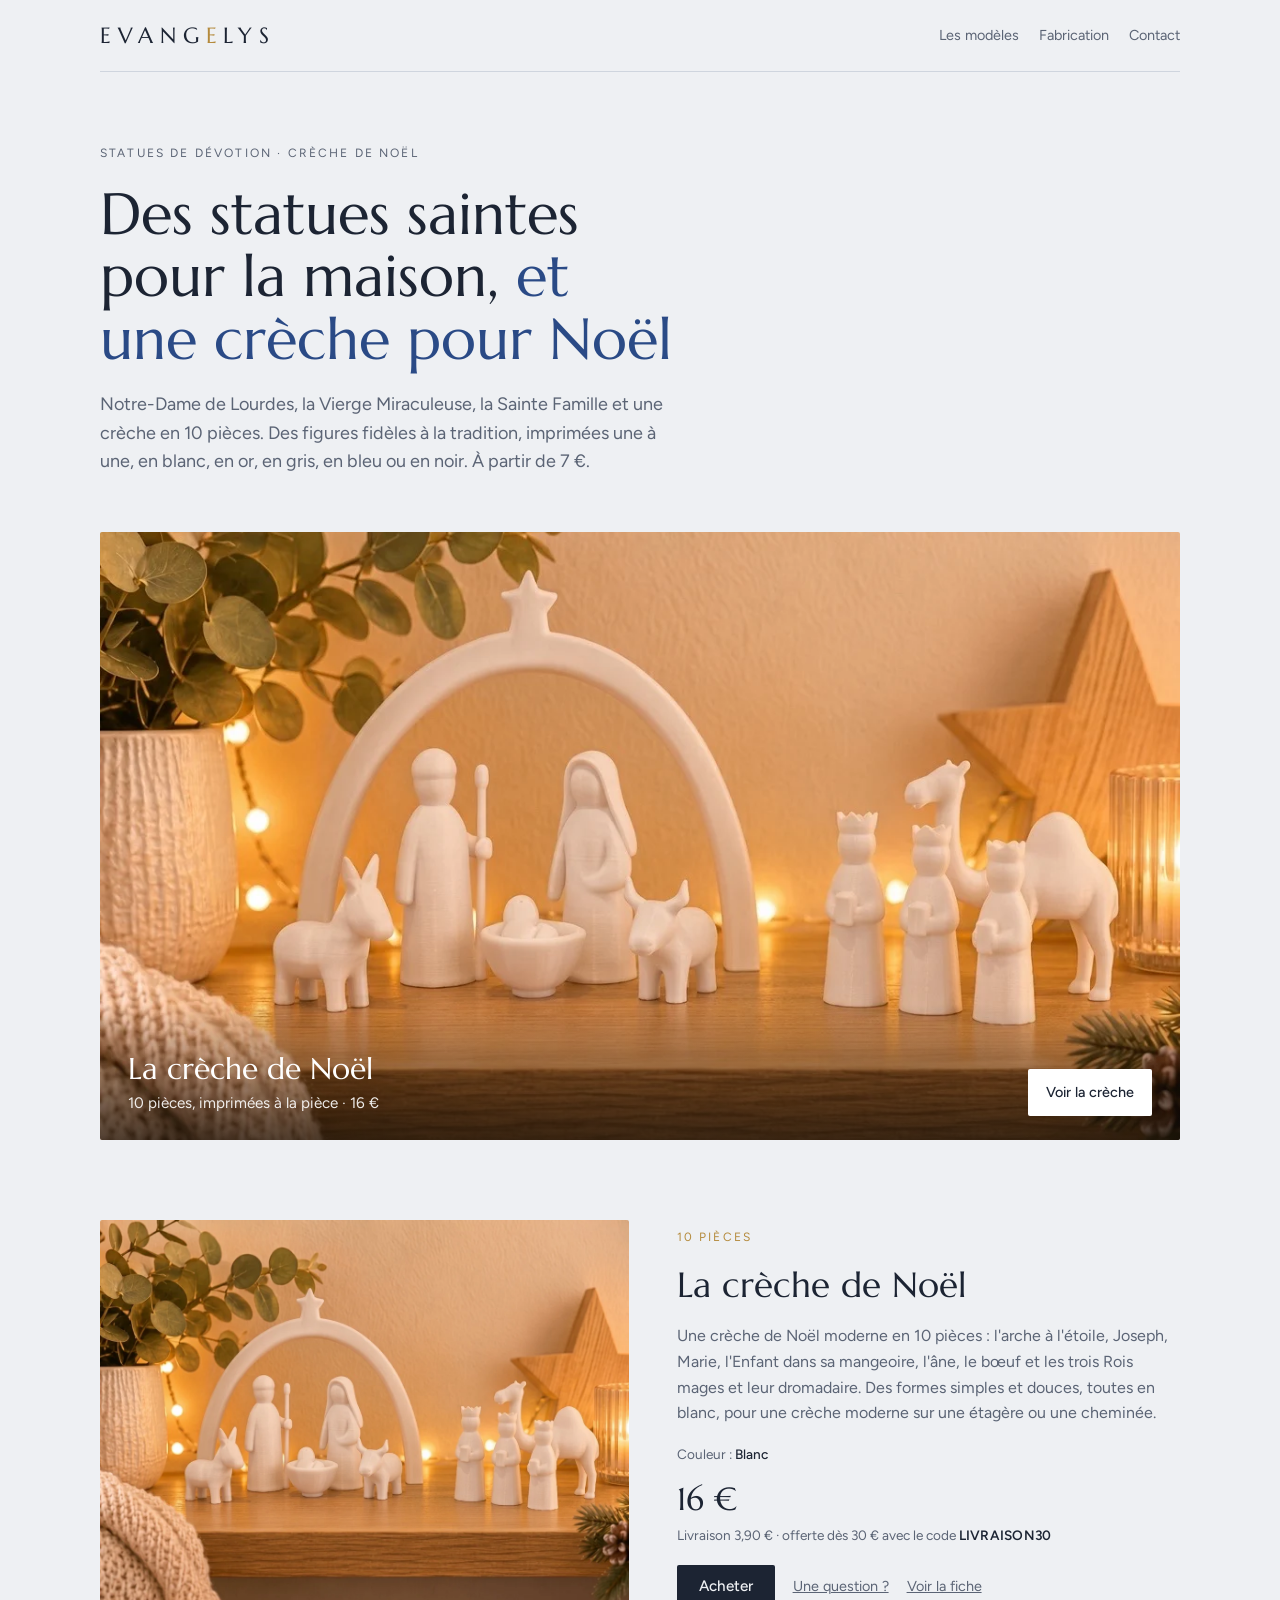
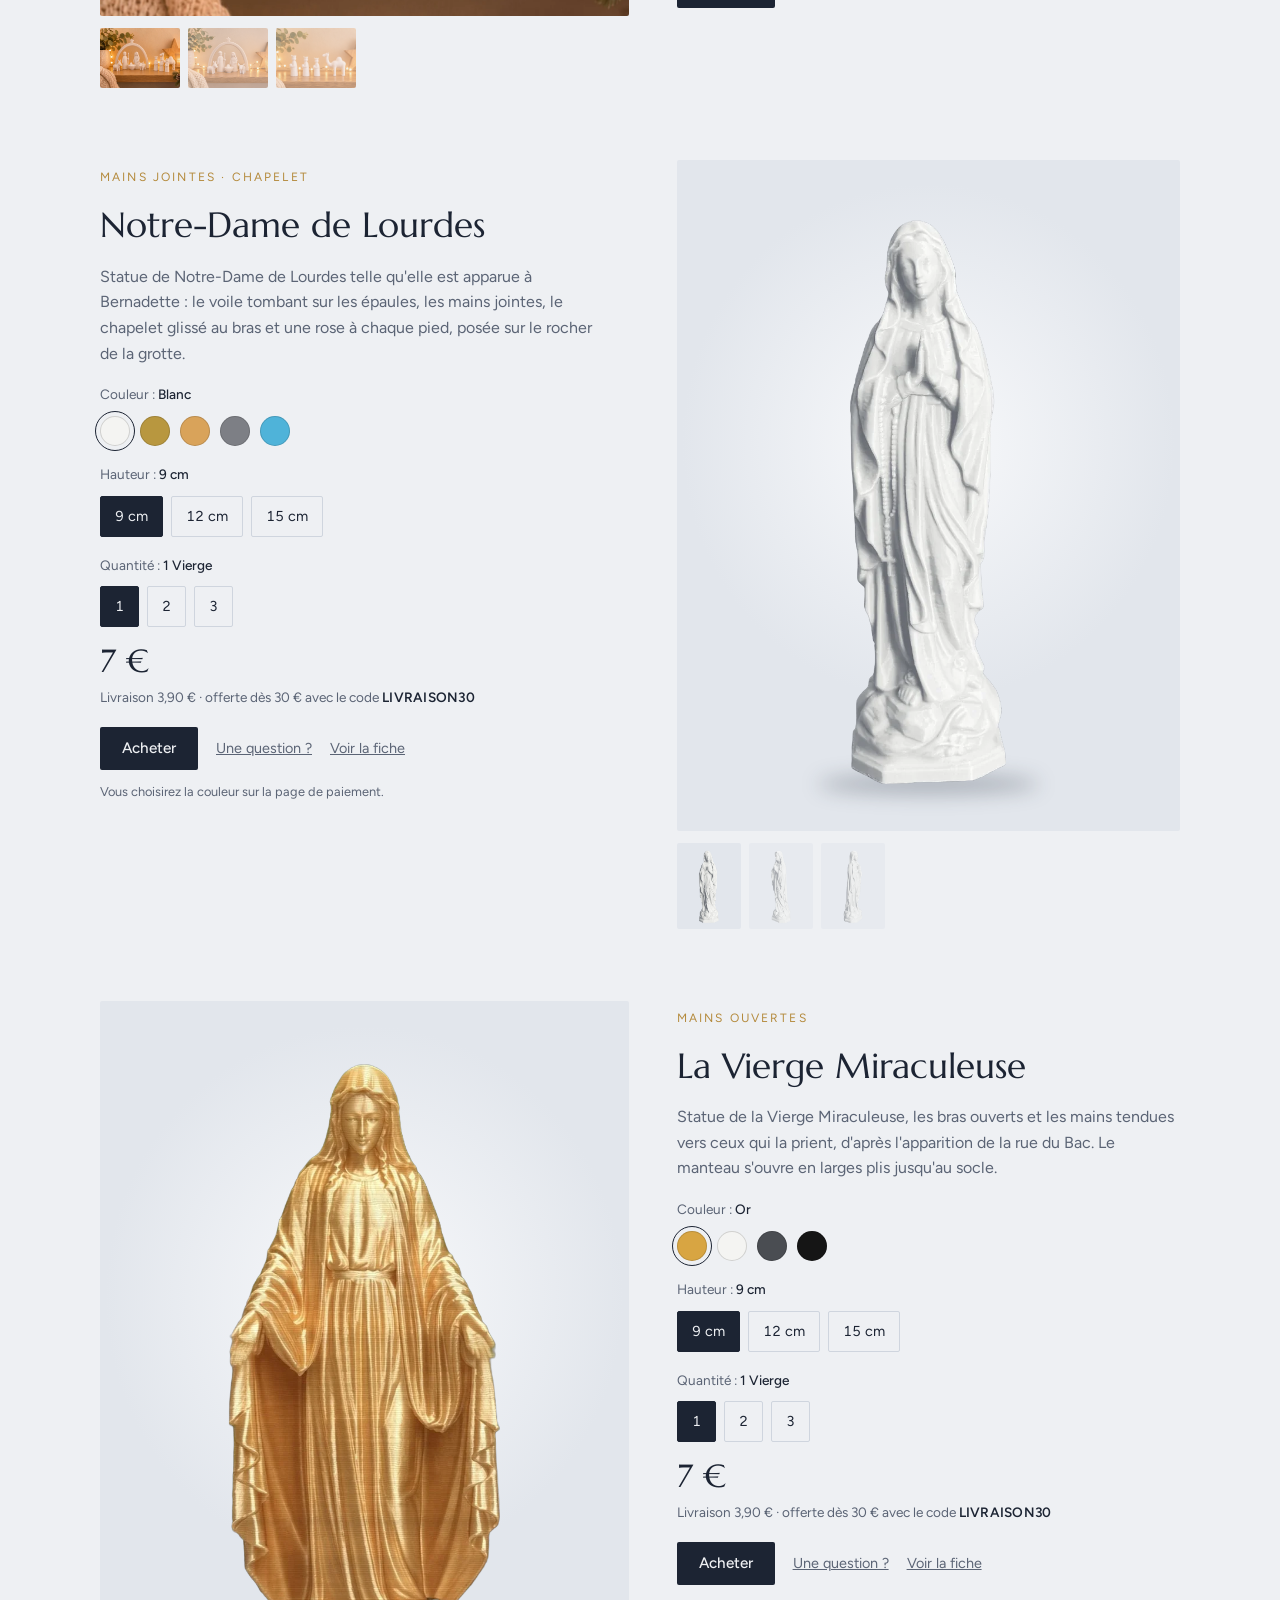
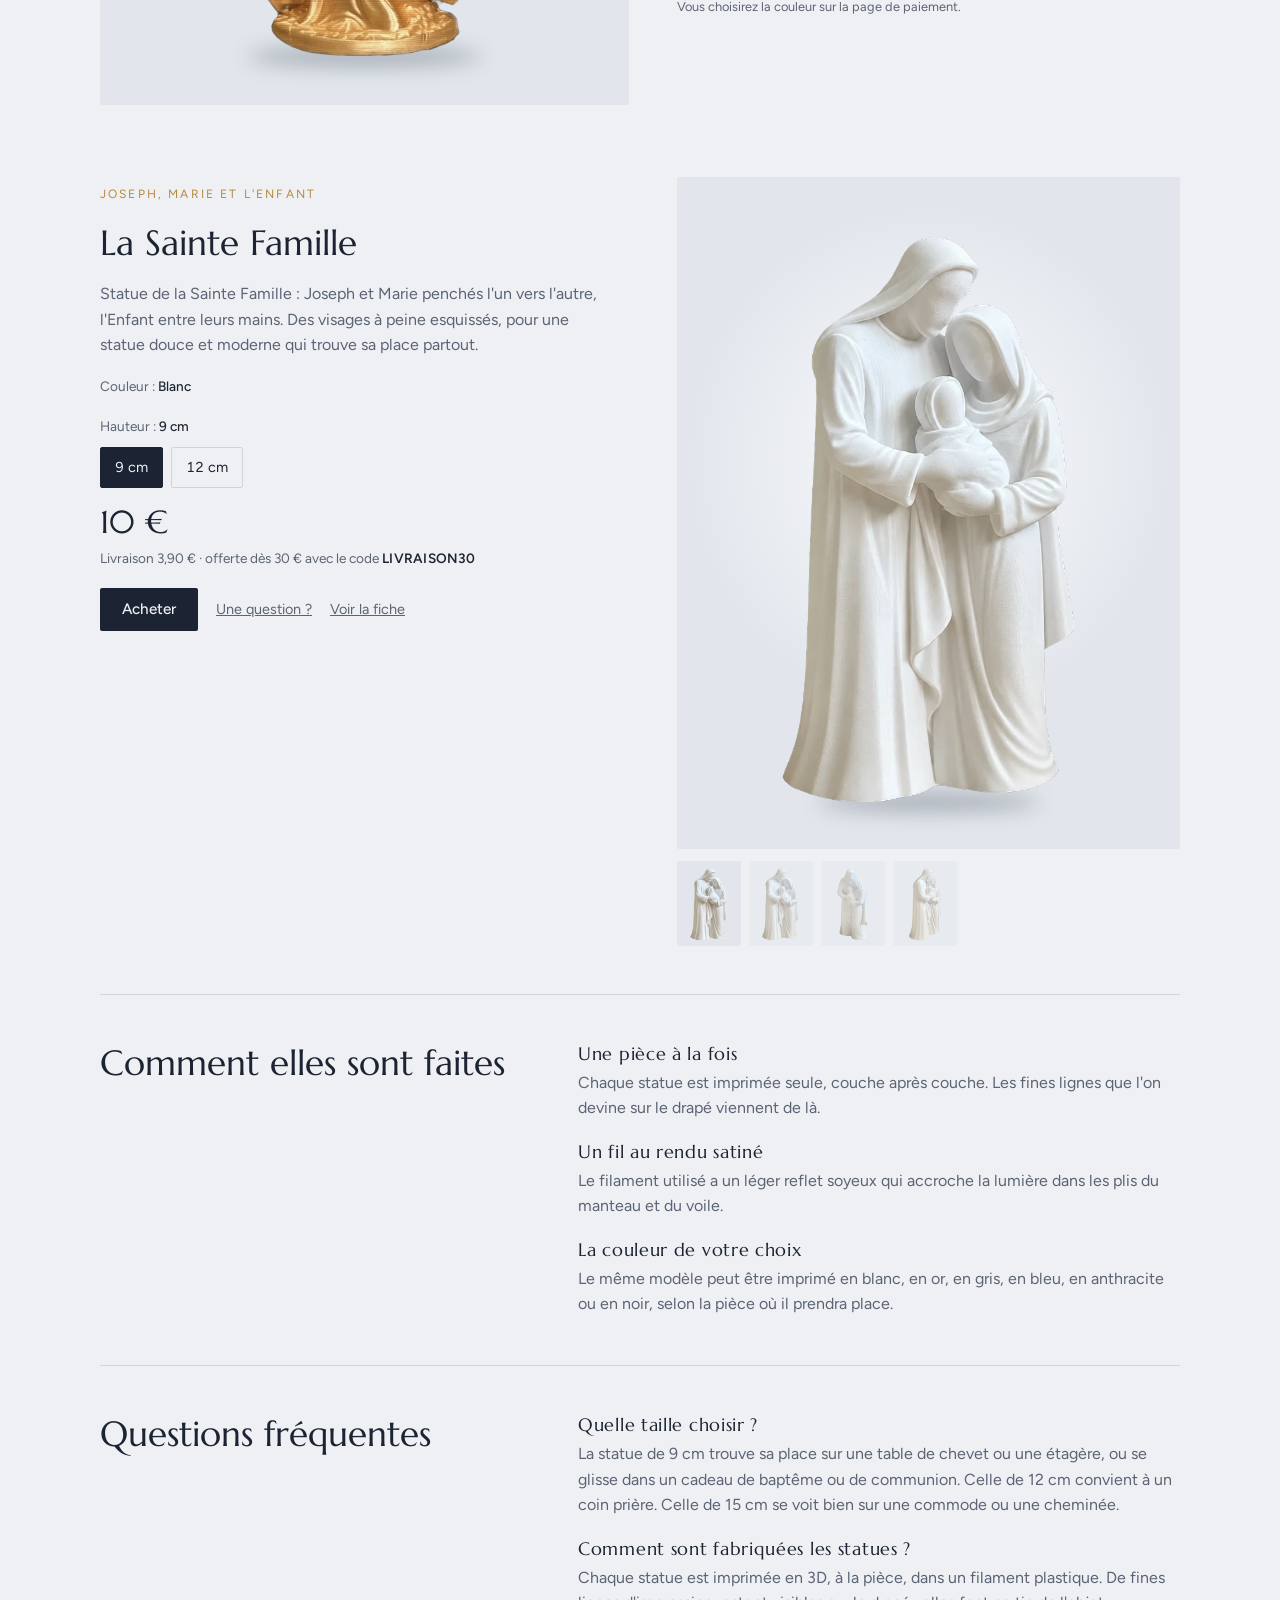
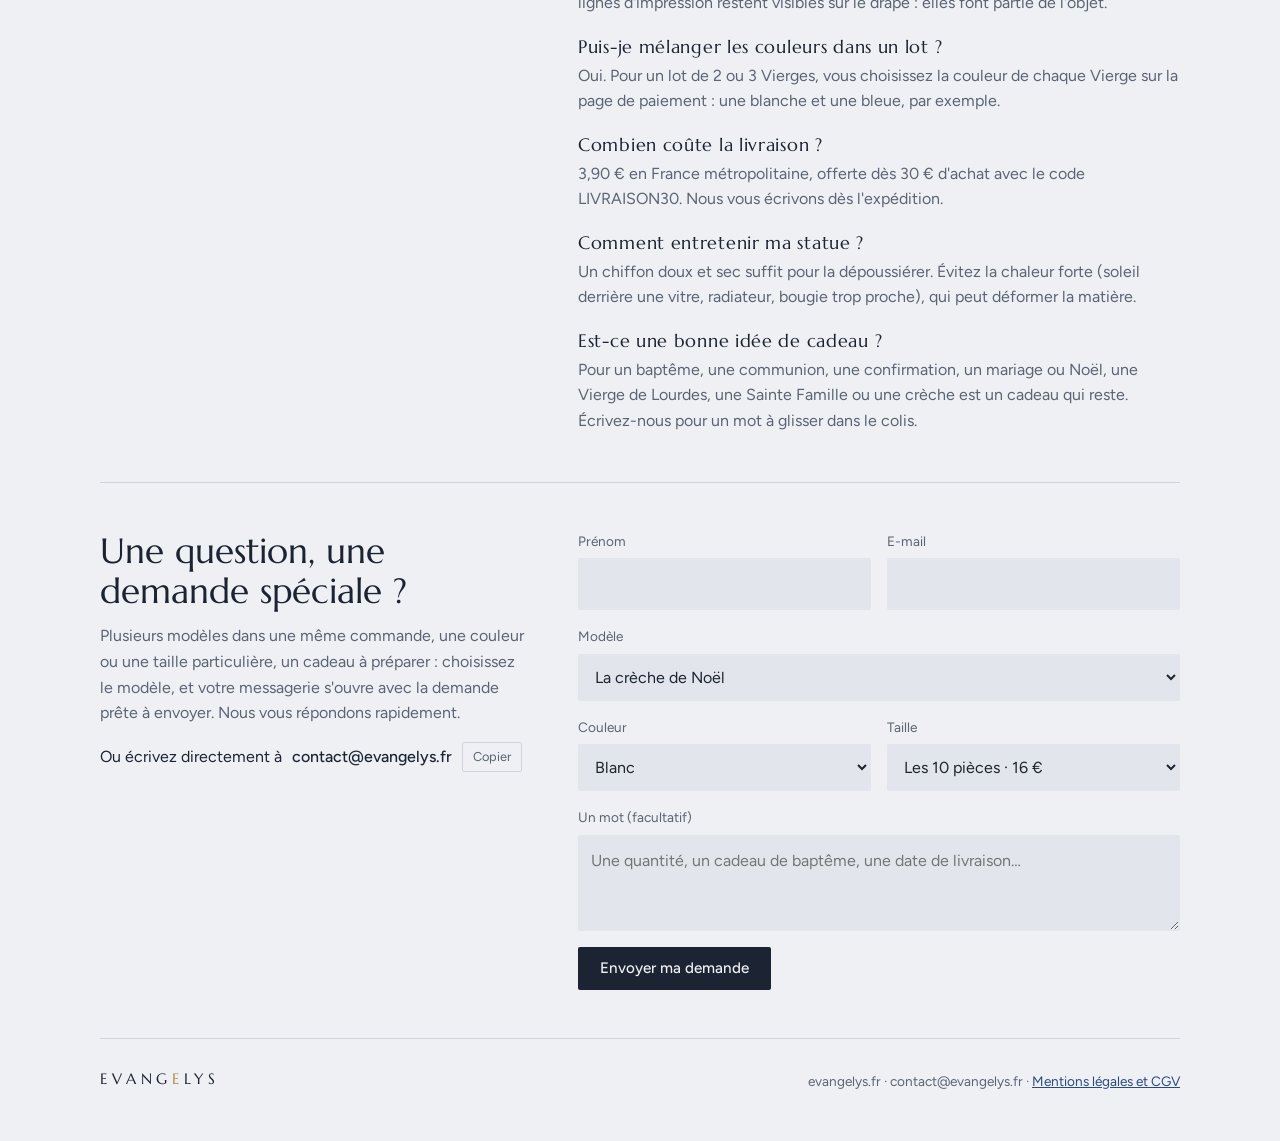
==== commit 9e212a0f: "Crèche : nouvelles photos d'ambiance et passage à 10 pièces (avec le dromadaire)" ====
--- a/index.html
+++ b/index.html
@@ -3,22 +3,28 @@
 <head>
 <meta charset="utf-8">
 <meta name="viewport" content="width=device-width, initial-scale=1, viewport-fit=cover">
-<meta name="description" content="Statues de la Vierge Marie (Notre-Dame de Lourdes, Vierge Miraculeuse), statue de la Sainte Famille et crèche de Noël moderne en 9 pièces. En blanc, or, gris ou bleu, de 9 à 15 cm, dès 7 €. Livraison en France.">
+<meta name="description" content="Statues de la Vierge Marie (Notre-Dame de Lourdes, Vierge Miraculeuse), statue de la Sainte Famille et crèche de Noël moderne en 10 pièces. En blanc, or, gris ou bleu, de 9 à 15 cm, dès 7 €. Livraison en France.">
 <link rel="canonical" href="https://evangelys.fr/">
 <meta property="og:locale" content="fr_FR">
 <meta property="og:site_name" content="Evangelys">
 <meta property="og:type" content="website">
 <meta property="og:url" content="https://evangelys.fr/">
 <meta property="og:title" content="Evangelys · Statues de la Vierge Marie et crèche de Noël">
-<meta property="og:description" content="Notre-Dame de Lourdes, Vierge Miraculeuse, Sainte Famille et crèche de Noël en 9 pièces, imprimées à la pièce. Dès 7 €.">
+<meta property="og:description" content="Notre-Dame de Lourdes, Vierge Miraculeuse, Sainte Famille et crèche de Noël en 10 pièces, imprimées à la pièce. Dès 7 €.">
 <meta property="og:image" content="https://evangelys.fr/partage.jpg">
 <meta property="og:image:width" content="1200">
 <meta property="og:image:height" content="630">
 <meta name="twitter:card" content="summary_large_image">
 <meta name="twitter:title" content="Evangelys · Statues de la Vierge Marie et crèche de Noël">
-<meta name="twitter:description" content="Notre-Dame de Lourdes, Vierge Miraculeuse, Sainte Famille et crèche de Noël en 9 pièces, imprimées à la pièce. Dès 7 €.">
+<meta name="twitter:description" content="Notre-Dame de Lourdes, Vierge Miraculeuse, Sainte Famille et crèche de Noël en 10 pièces, imprimées à la pièce. Dès 7 €.">
 <meta name="twitter:image" content="https://evangelys.fr/partage.jpg">
-<link rel="icon" href="data:image/svg+xml,%3Csvg xmlns='http://www.w3.org/2000/svg' viewBox='0 0 32 32'%3E%3Cpath fill='%23b48a3c' d='M16 2l3.6 9.4L29 12l-7.4 6.2L24 28l-8-5.4L8 28l2.4-9.8L3 12l9.4-.6z'/%3E%3C/svg%3E">
+<link rel="icon" href="/favicon.ico" sizes="16x16 32x32 48x48">
+<link rel="icon" type="image/png" sizes="16x16" href="/favicon-16x16.png">
+<link rel="icon" type="image/png" sizes="32x32" href="/favicon-32x32.png">
+<link rel="icon" type="image/png" sizes="192x192" href="/icon-192.png">
+<link rel="apple-touch-icon" sizes="180x180" href="/apple-touch-icon.png">
+<link rel="manifest" href="/site.webmanifest">
+<meta name="theme-color" content="#2a4a86">
 <title>Statues de la Vierge Marie, Sainte Famille et crèche de Noël · Evangelys</title>
 <script type="application/ld+json">
 {
@@ -56,7 +62,7 @@
      "@type": "ListItem",
      "position": 1,
      "url": "https://evangelys.fr/creche-de-noel-9-pieces/",
-     "name": "Crèche de Noël moderne en 9 pièces"
+     "name": "Crèche de Noël moderne en 10 pièces"
     },
     {
      "@type": "ListItem",
@@ -154,13 +160,13 @@
   <section class="hero">
     <p class="eyebrow">Statues de dévotion · crèche de Noël</p>
     <h1>Des statues saintes pour la maison, <em>et une crèche pour Noël</em></h1>
-    <p class="lead">Notre-Dame de Lourdes, la Vierge Miraculeuse, la Sainte Famille et une crèche en 9 pièces. Des figures fidèles à la tradition, imprimées une à une, en blanc, en or, en gris, en bleu ou en noir. À partir de 7 €.</p>
+    <p class="lead">Notre-Dame de Lourdes, la Vierge Miraculeuse, la Sainte Famille et une crèche en 10 pièces. Des figures fidèles à la tradition, imprimées une à une, en blanc, en or, en gris, en bleu ou en noir. À partir de 7 €.</p>
   </section>
 
   <figure class="scene">
-    <img src="scene-creche.webp" alt="La crèche de Noël en 9 pièces posée sur une étagère, avec une guirlande lumineuse" width="1400" height="788">
+    <img src="scene-creche.webp" alt="La crèche de Noël en 10 pièces posée sur une étagère, avec une guirlande lumineuse" width="1400" height="788">
     <figcaption>
-      <div><p class="s-title">La crèche de Noël</p><p class="s-sub">9 pièces, imprimées à la pièce · 16 €</p></div>
+      <div><p class="s-title">La crèche de Noël</p><p class="s-sub">10 pièces, imprimées à la pièce · 16 €</p></div>
       <a href="creche-de-noel-9-pieces/">Voir la crèche</a>
     </figcaption>
   </figure>
@@ -168,25 +174,25 @@
   <div class="models" id="modeles">
   <article class="model" id="creche">
     <div class="viewer">
-      <div class="frame"><img src="cut/creche-2.webp" alt="La crèche de Noël, blanc, vue 1" width="900" height="1200" loading="lazy"></div>
+      <div class="frame"><img src="cut/creche-photo-1.webp" alt="La crèche de Noël, blanc, vue 1" width="1200" height="900" loading="lazy"></div>
       <div class="thumbs" role="group" aria-label="Vues">
-        <button type="button" aria-label="Vue 1" aria-pressed="true"><img src="cut/creche-2.webp" alt="" width="900" height="1200" loading="lazy"></button>
-        <button type="button" aria-label="Vue 2" aria-pressed="false"><img src="cut/creche-1.webp" alt="" width="900" height="1200" loading="lazy"></button>
-        <button type="button" aria-label="Vue 3" aria-pressed="false"><img src="cut/creche-3.webp" alt="" width="900" height="1200" loading="lazy"></button>
+        <button type="button" aria-label="Vue 1" aria-pressed="true"><img src="cut/creche-photo-1.webp" alt="" width="1200" height="900" loading="lazy"></button>
+        <button type="button" aria-label="Vue 2" aria-pressed="false"><img src="cut/creche-photo-2.webp" alt="" width="1200" height="900" loading="lazy"></button>
+        <button type="button" aria-label="Vue 3" aria-pressed="false"><img src="cut/creche-photo-3.webp" alt="" width="1200" height="900" loading="lazy"></button>
       </div>
     </div>
     <div class="info">
-      <p class="kind">9 pièces</p>
+      <p class="kind">10 pièces</p>
       <h2><a href="creche-de-noel-9-pieces/">La crèche de Noël</a></h2>
-      <p>Une crèche de Noël moderne en 9 pièces : l&#x27;arche à l&#x27;étoile, Joseph, Marie, l&#x27;Enfant dans sa mangeoire, l&#x27;âne, le bœuf et les trois Rois mages. Des formes simples et douces, toutes en blanc, pour une crèche moderne sur une étagère ou une cheminée.</p>
+      <p>Une crèche de Noël moderne en 10 pièces : l&#x27;arche à l&#x27;étoile, Joseph, Marie, l&#x27;Enfant dans sa mangeoire, l&#x27;âne, le bœuf et les trois Rois mages et leur dromadaire. Des formes simples et douces, toutes en blanc, pour une crèche moderne sur une étagère ou une cheminée.</p>
       <div class="swatches">
         <span class="label">Couleur : <b>Blanc</b></span>
         <div class="chips" role="group" aria-label="Couleurs" hidden></div>
       </div>
       <div class="swatches" hidden>
-        <span class="label">Hauteur : <b class="size-label">Les 9 pièces</b></span>
+        <span class="label">Hauteur : <b class="size-label">Les 10 pièces</b></span>
         <div class="sizes" role="group" aria-label="Hauteurs">
-                    <button type="button" class="size" data-cm="9p" aria-pressed="true">Les 9 pièces</button>
+                    <button type="button" class="size" data-cm="9p" aria-pressed="true">Les 10 pièces</button>
         </div>
       </div>
       <div class="swatches qty-block" hidden>
@@ -195,7 +201,7 @@
       </div>
       <ul class="static-specs">
         <li>Couleur : blanc</li>
-        <li>Les 9 pièces — 16 €</li>
+        <li>Les 10 pièces — 16 €</li>
       </ul>
       <p class="price">16 €</p>
       <p class="ship">Livraison 3,90 € · offerte dès 30 € avec le code <b>LIVRAISON30</b></p>
@@ -441,5 +447,6 @@
   try{navigator.clipboard.writeText(txt).then(ok,pick)}catch(_){pick()}
 });
 </script>
+<!-- Cloudflare Web Analytics --><script type='module' src='https://static.cloudflareinsights.com/beacon.min.js' data-cf-beacon='{"token": "3c78efad848742069516bf353b817e78"}'></script><!-- End Cloudflare Web Analytics -->
 </body>
 </html>
--- a/site.css
+++ b/site.css
@@ -143,3 +143,9 @@
 html.js .static-specs{display:none}
 
 .wrap > h1{margin:0 0 28px}
+/* Crèche : photos d'ambiance au format paysage */
+#creche .frame{aspect-ratio:4/3;background:none}
+#creche .frame::after{display:none}
+#creche .frame img{object-fit:cover}
+#creche .thumbs button{aspect-ratio:4/3;width:80px}
+#creche .thumbs button img{object-fit:cover}
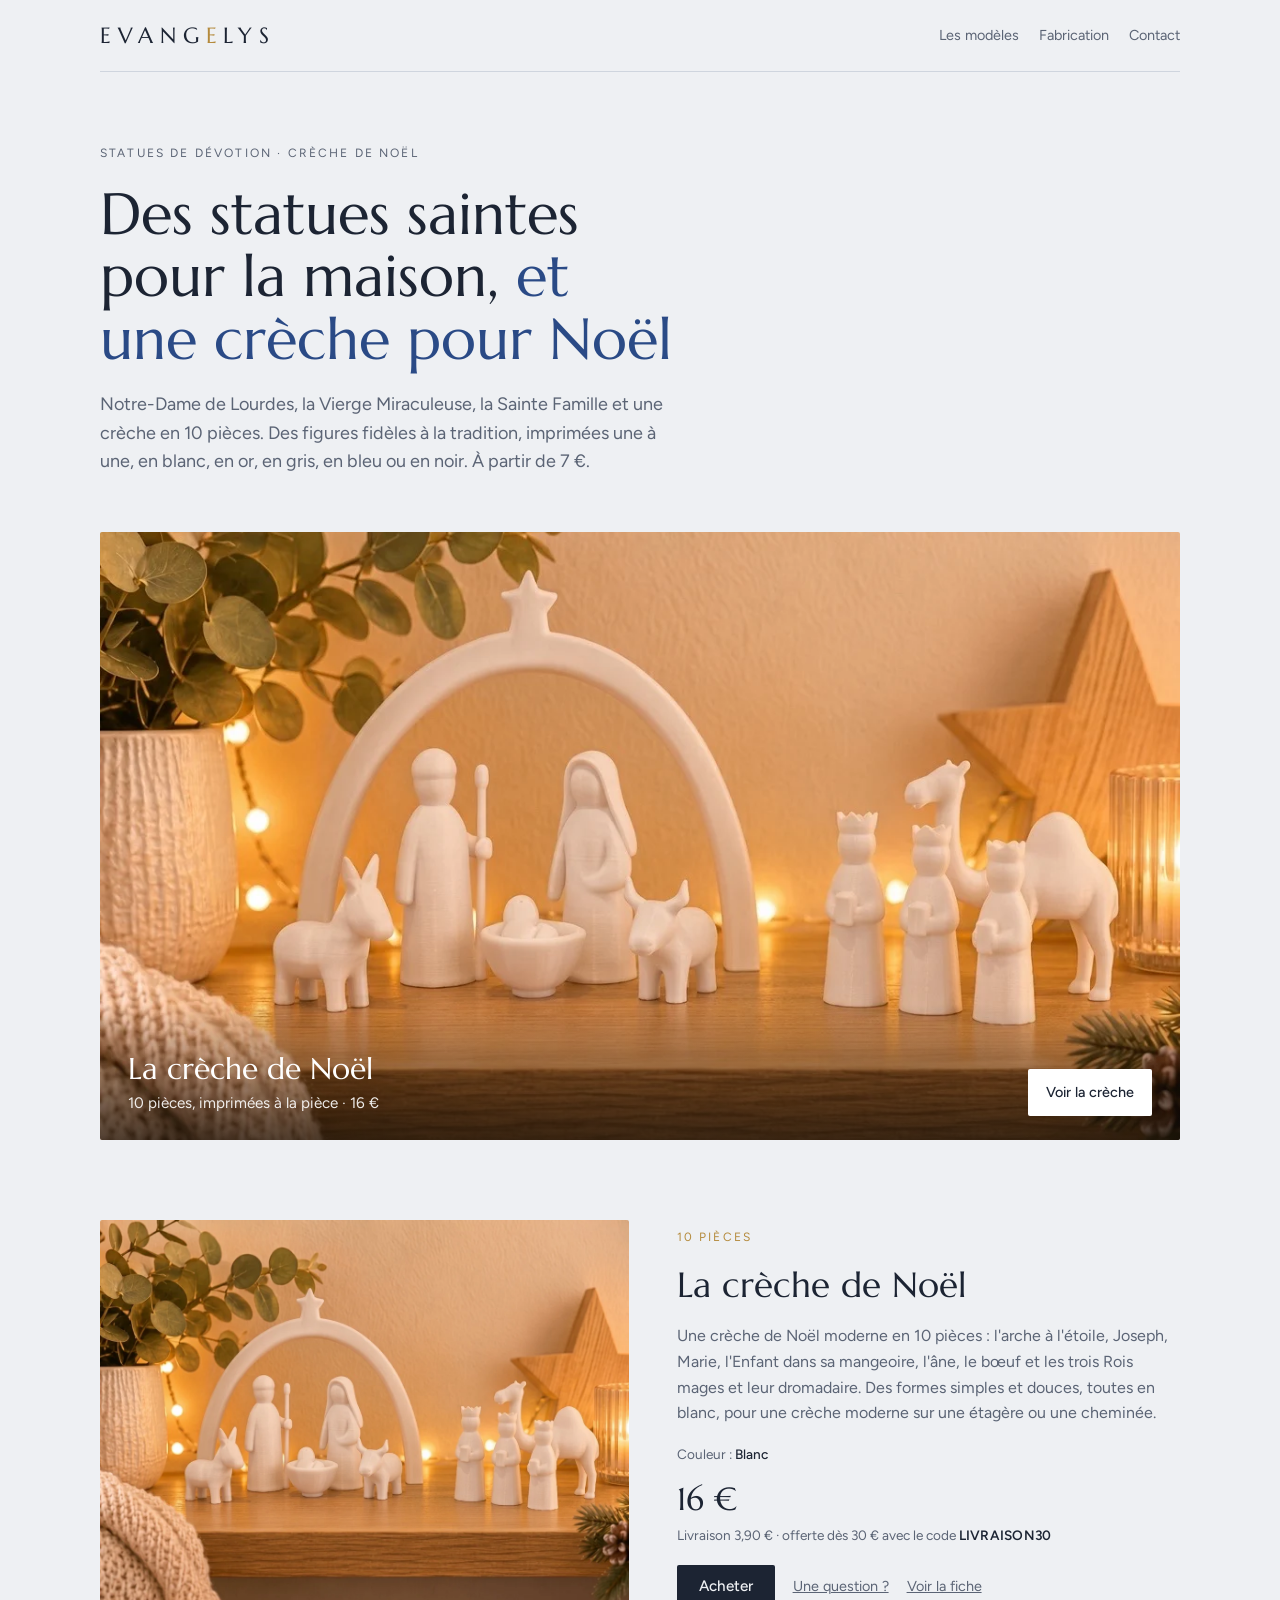
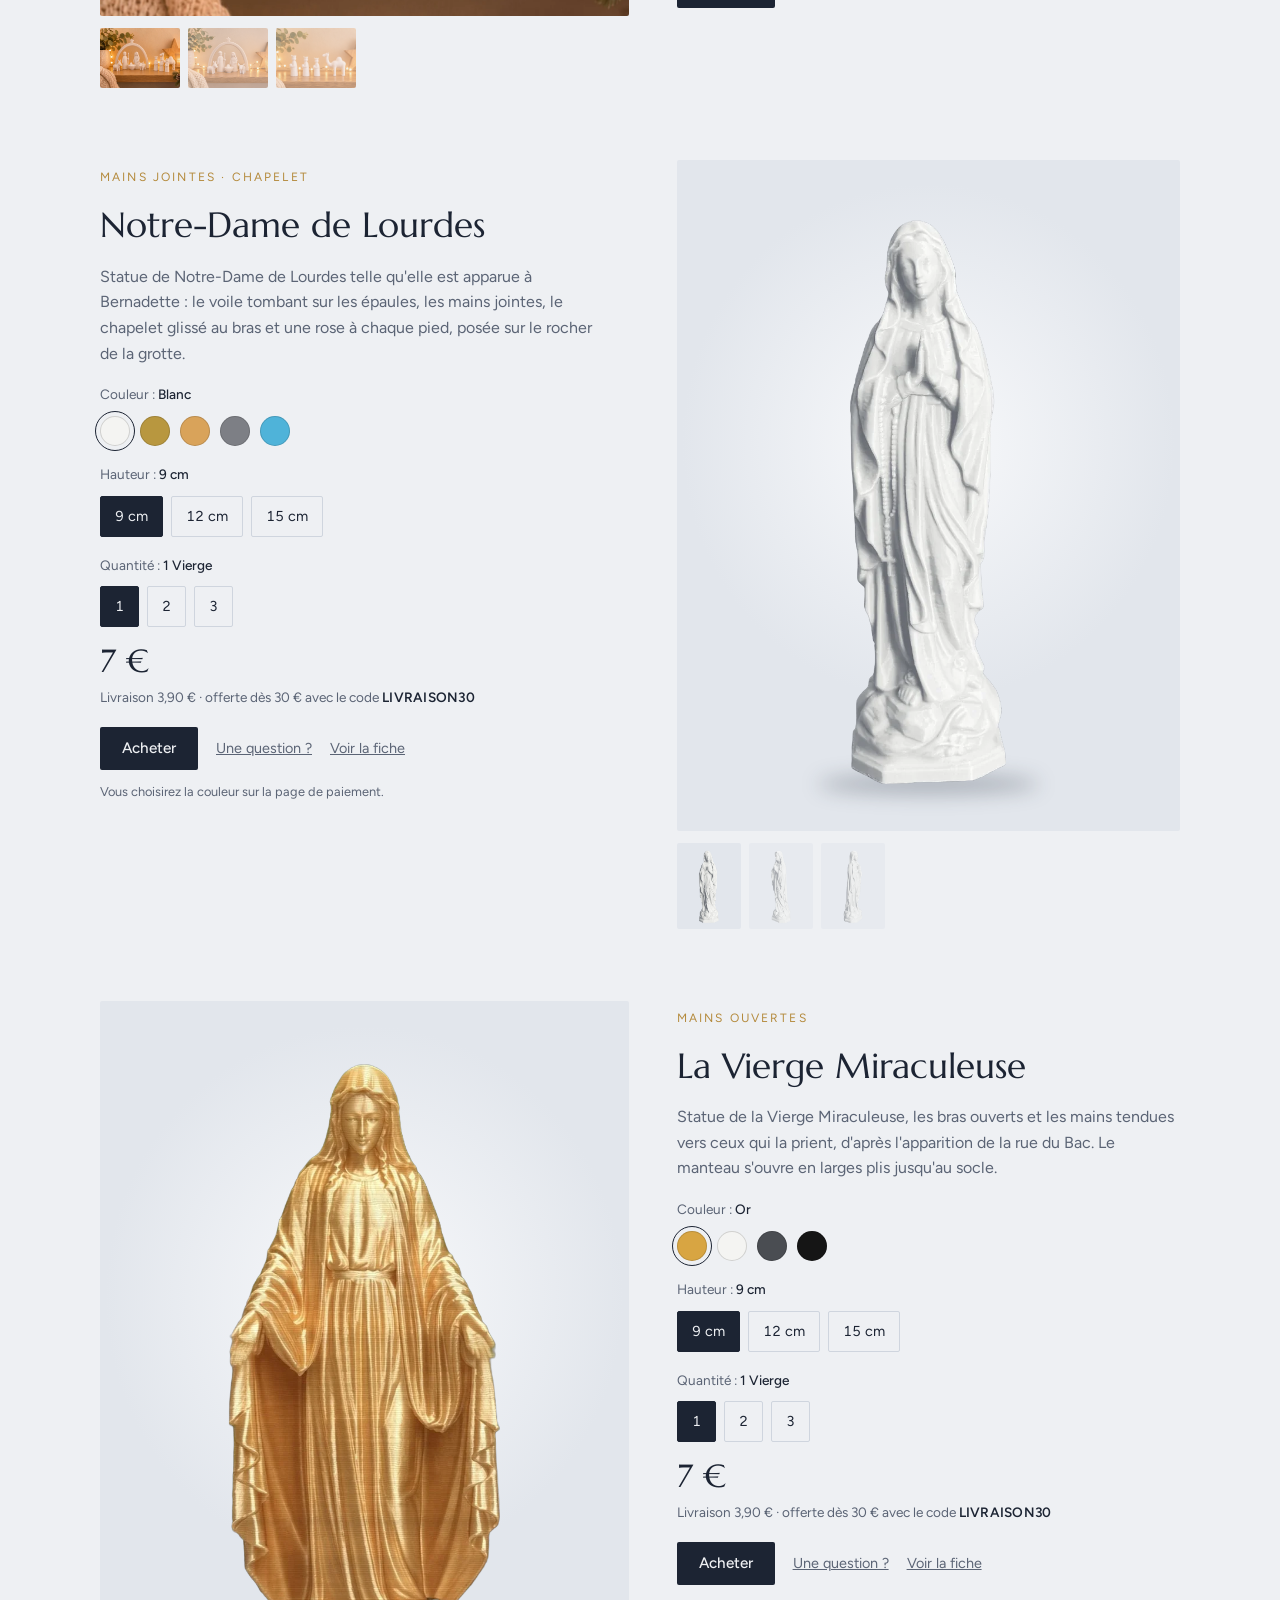
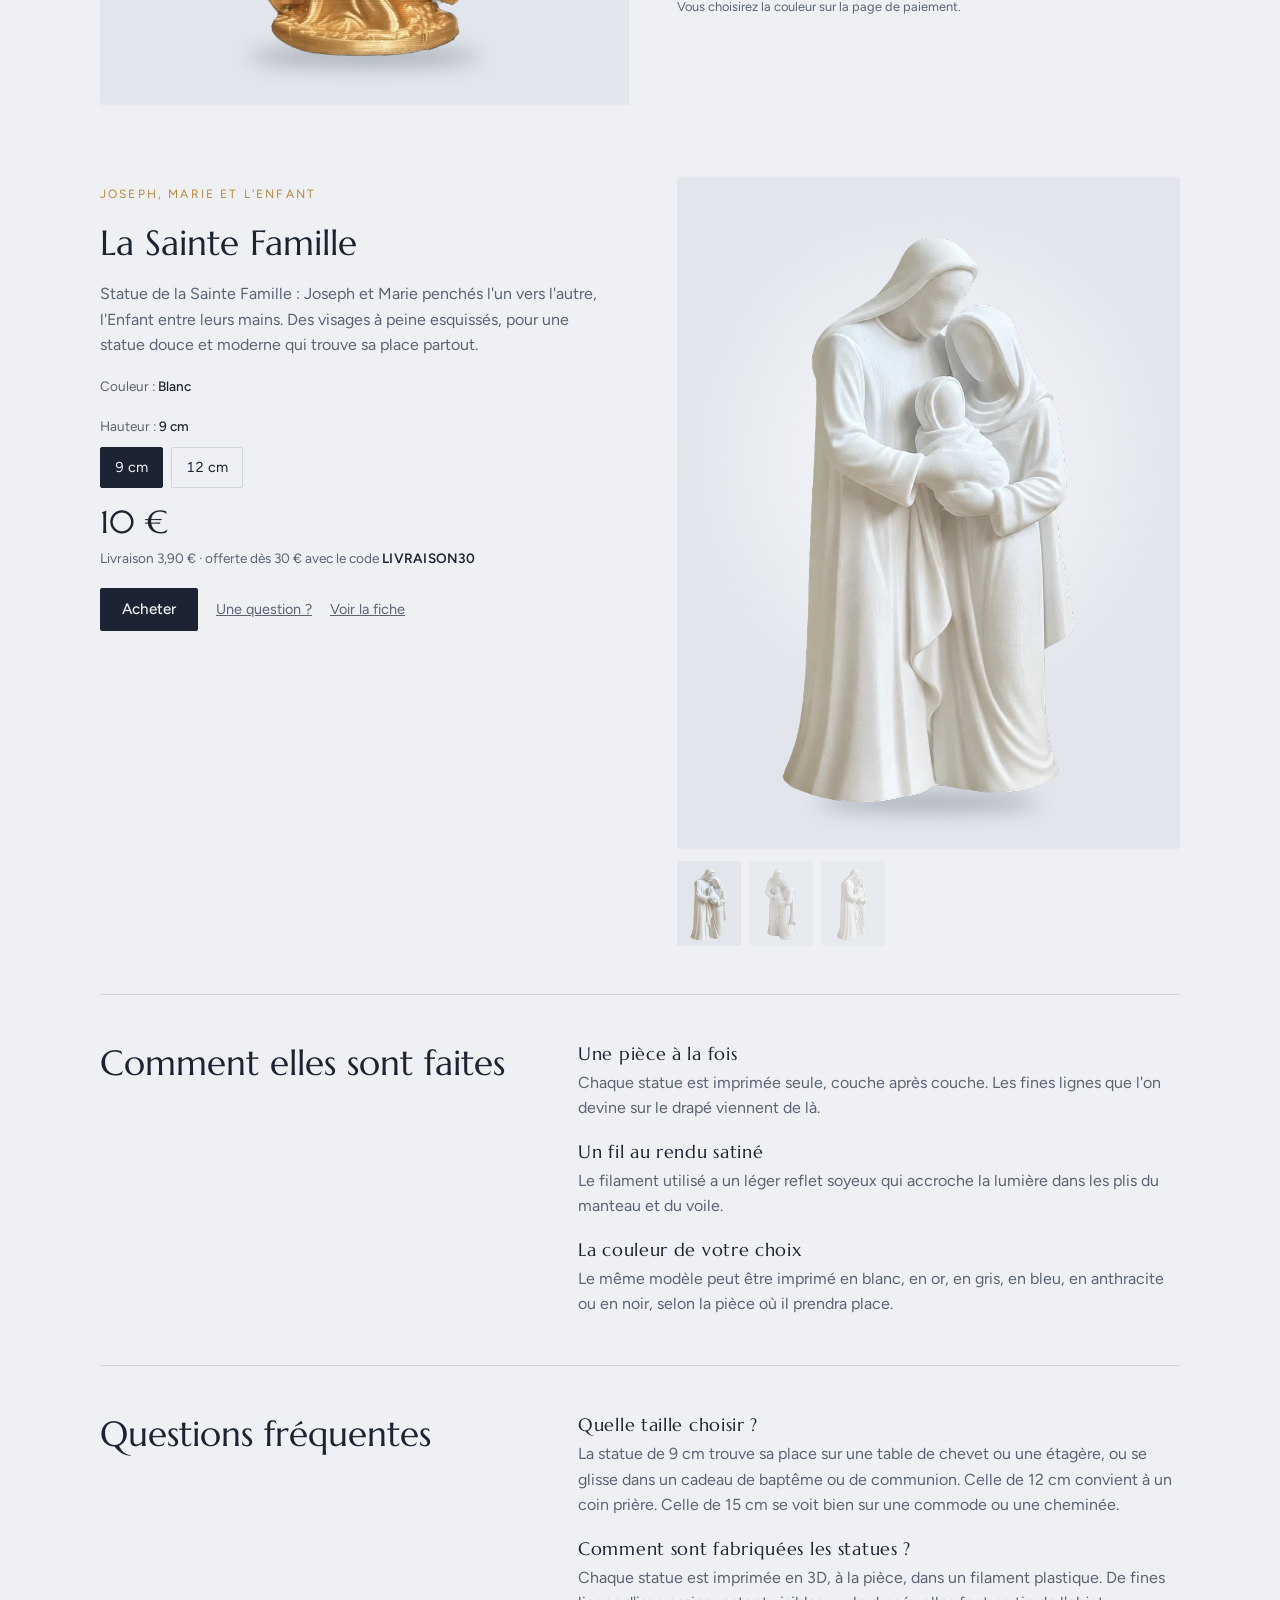
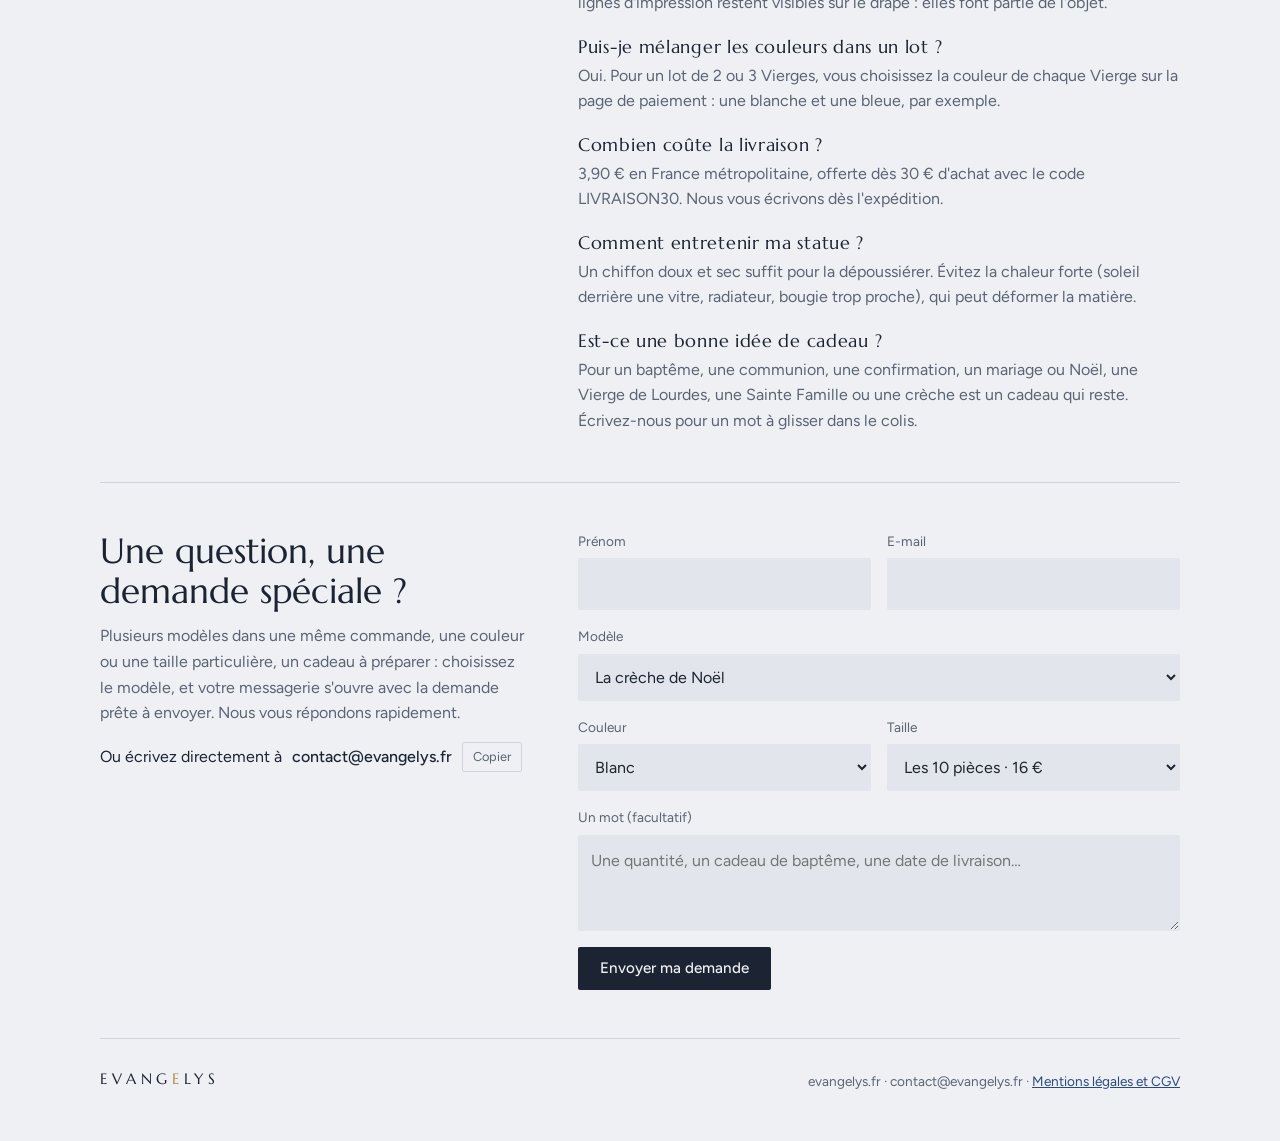
==== commit 1b76d007: "Sainte Famille : retrait du doublon, vues de trois quarts et de profil retouchées" ====
--- a/index.html
+++ b/index.html
@@ -326,9 +326,8 @@
       <div class="frame"><img src="cut/famille-studio.webp" alt="La Sainte Famille, blanc, vue 1" width="900" height="1200" loading="lazy"></div>
       <div class="thumbs" role="group" aria-label="Vues">
         <button type="button" aria-label="Vue 1" aria-pressed="true"><img src="cut/famille-studio.webp" alt="" width="900" height="1200" loading="lazy"></button>
-        <button type="button" aria-label="Vue 2" aria-pressed="false"><img src="cut/famille-2.webp" alt="" width="900" height="1200" loading="lazy"></button>
-        <button type="button" aria-label="Vue 3" aria-pressed="false"><img src="cut/famille-1.webp" alt="" width="900" height="1200" loading="lazy"></button>
-        <button type="button" aria-label="Vue 4" aria-pressed="false"><img src="cut/famille-3.webp" alt="" width="900" height="1200" loading="lazy"></button>
+        <button type="button" aria-label="Vue 2" aria-pressed="false"><img src="cut/famille-troisquarts.webp" alt="" width="900" height="1200" loading="lazy"></button>
+        <button type="button" aria-label="Vue 3" aria-pressed="false"><img src="cut/famille-profil.webp" alt="" width="900" height="1200" loading="lazy"></button>
       </div>
     </div>
     <div class="info">
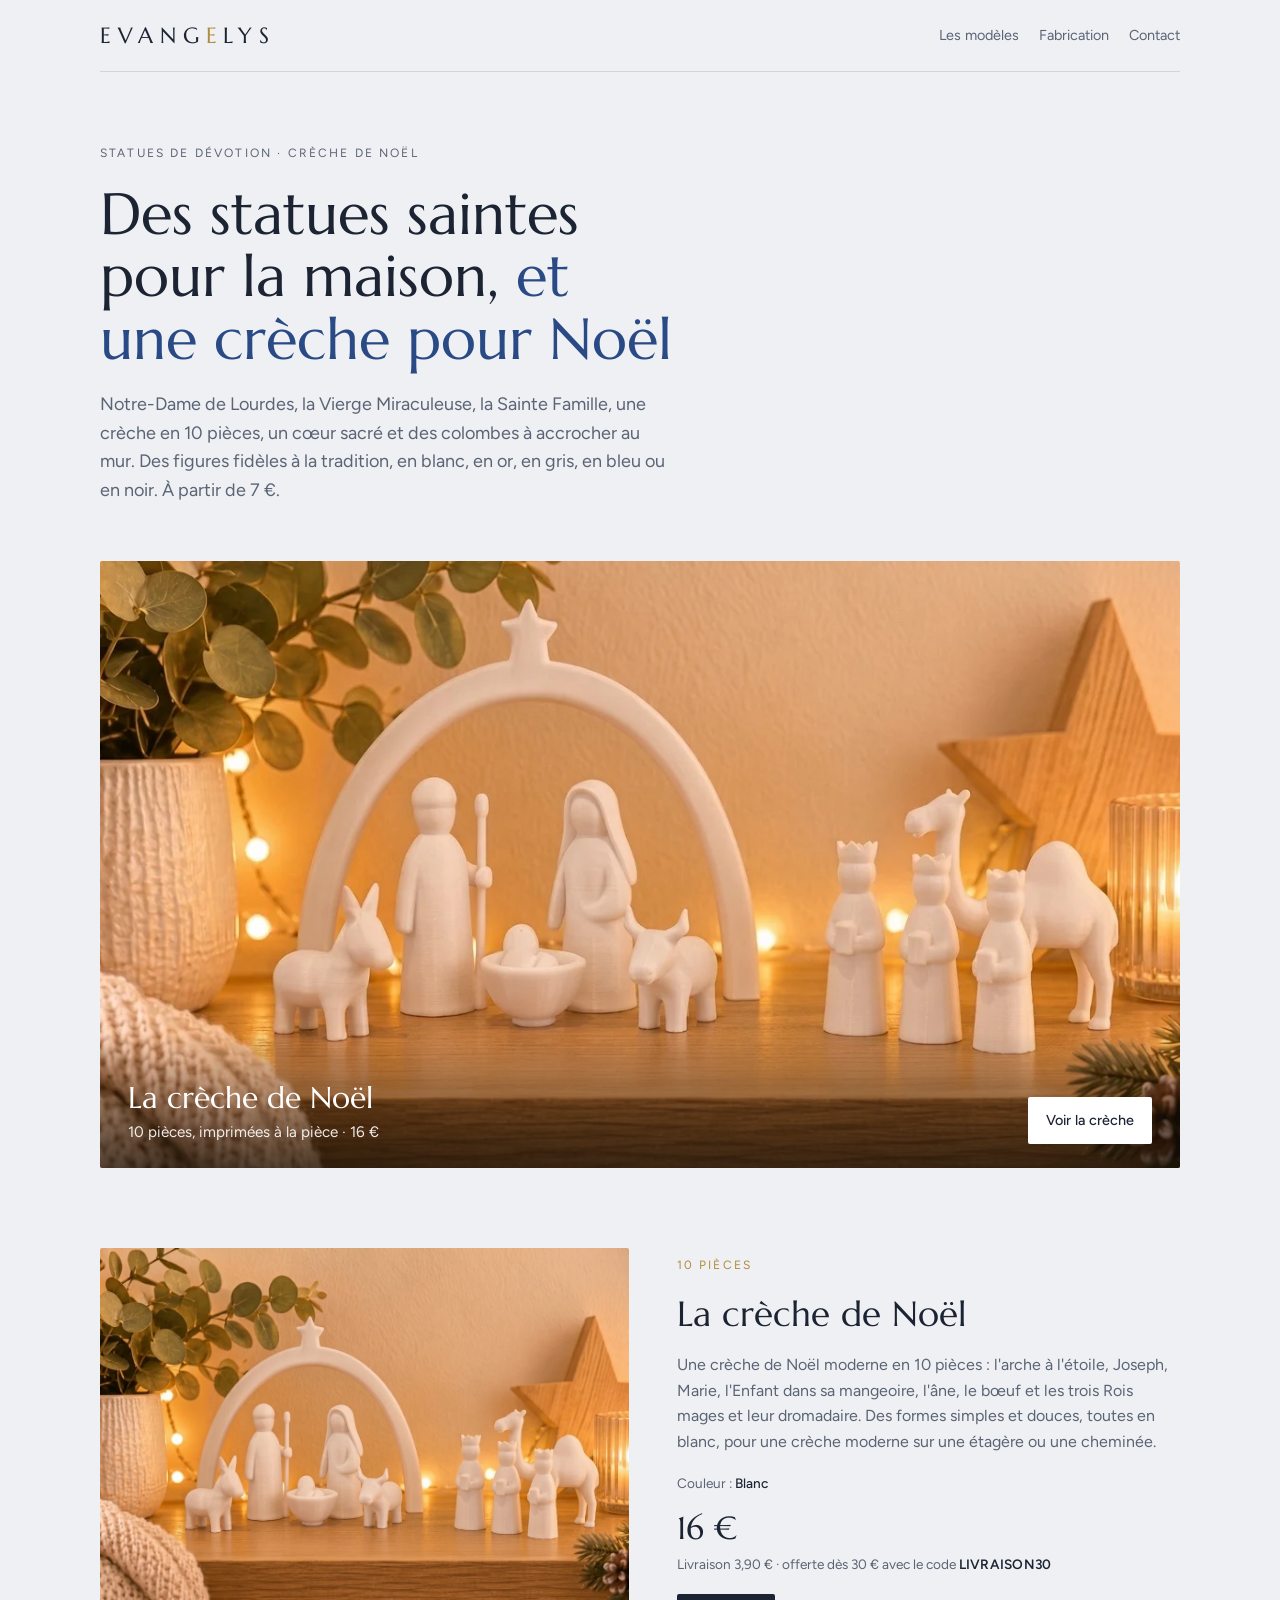
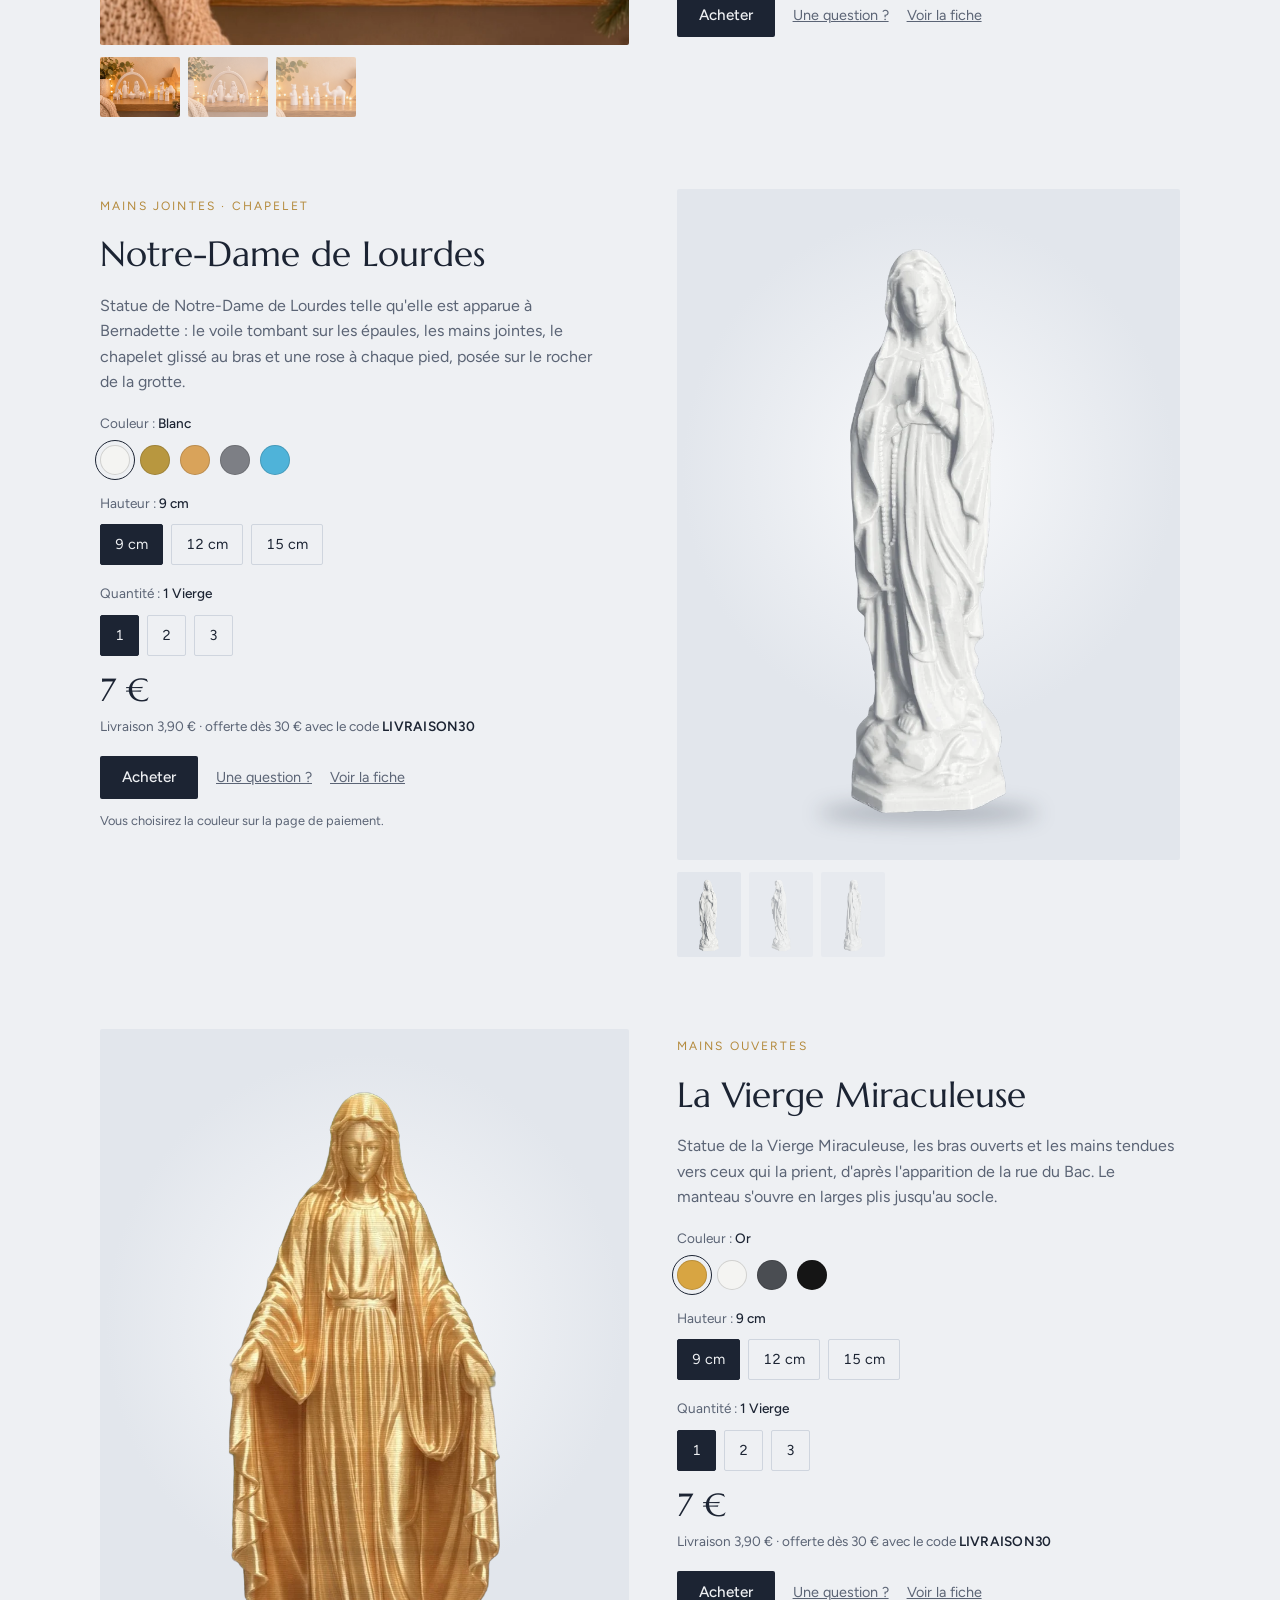
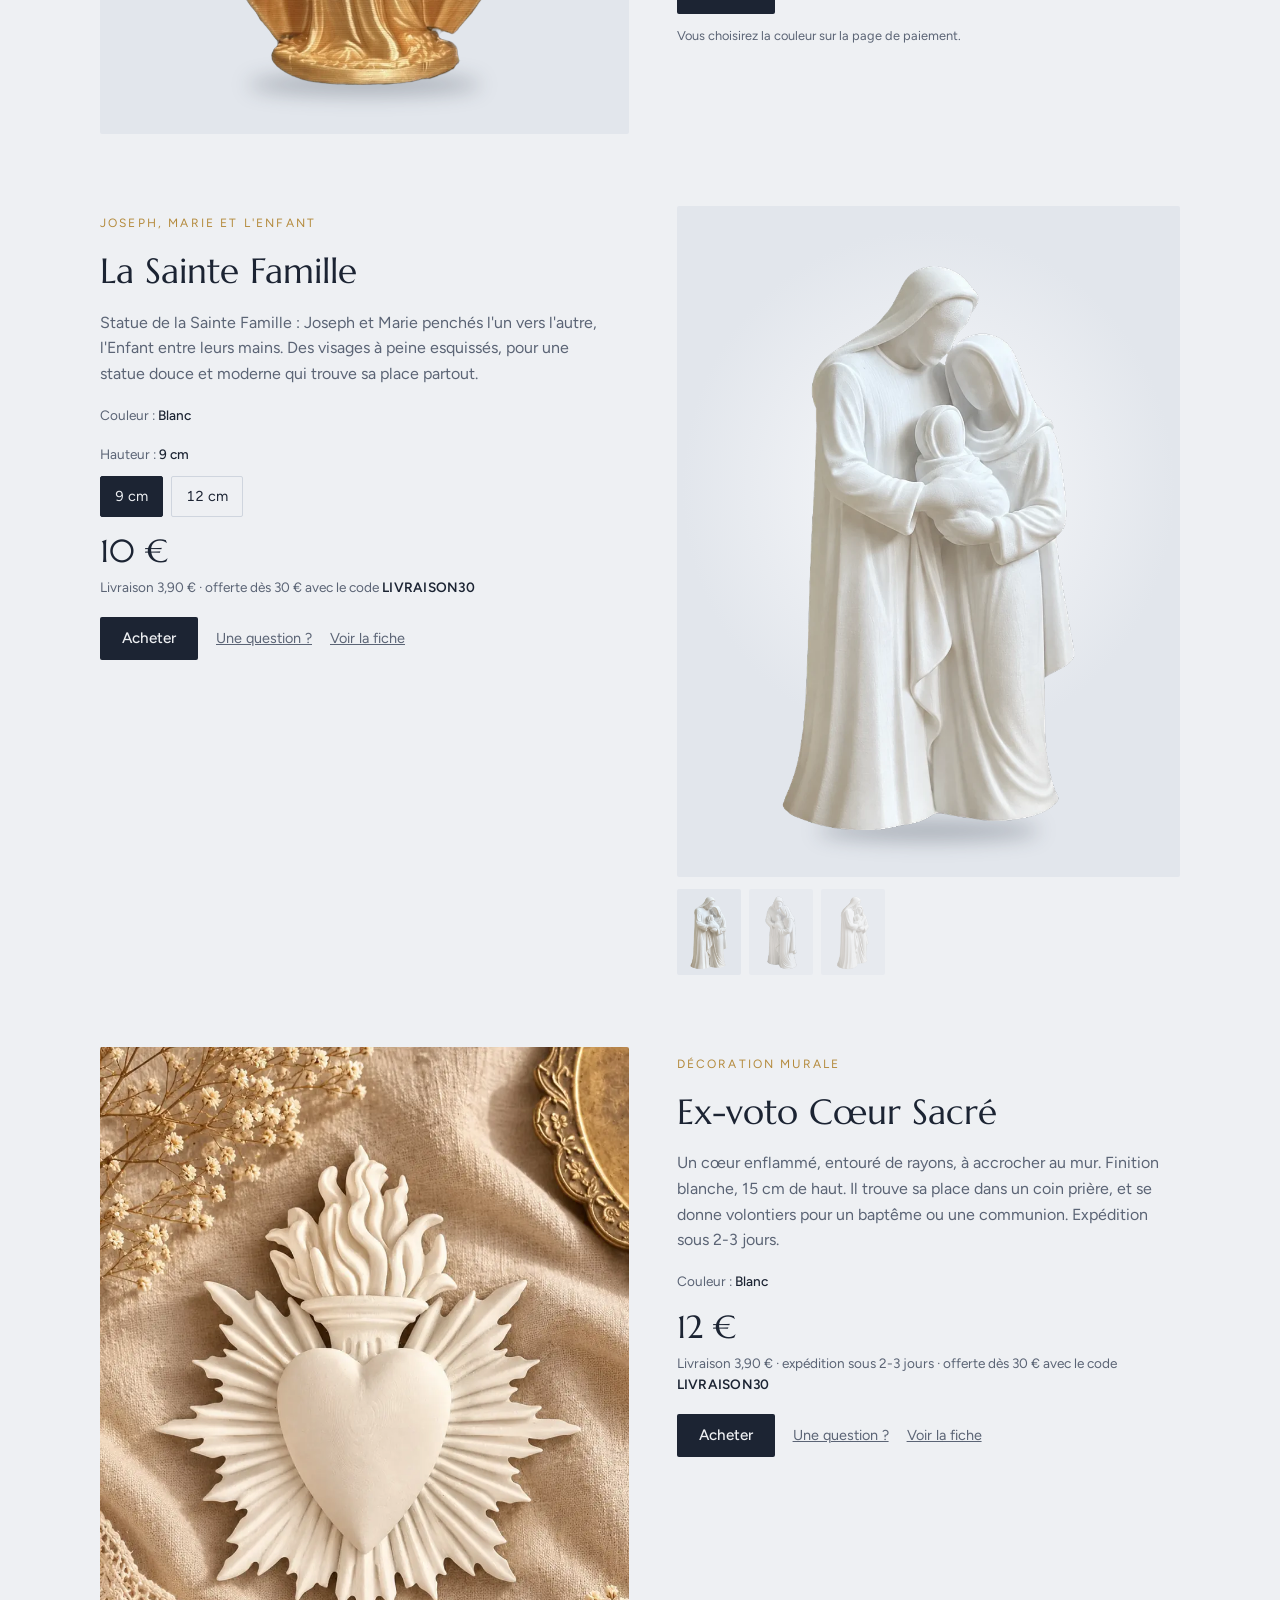
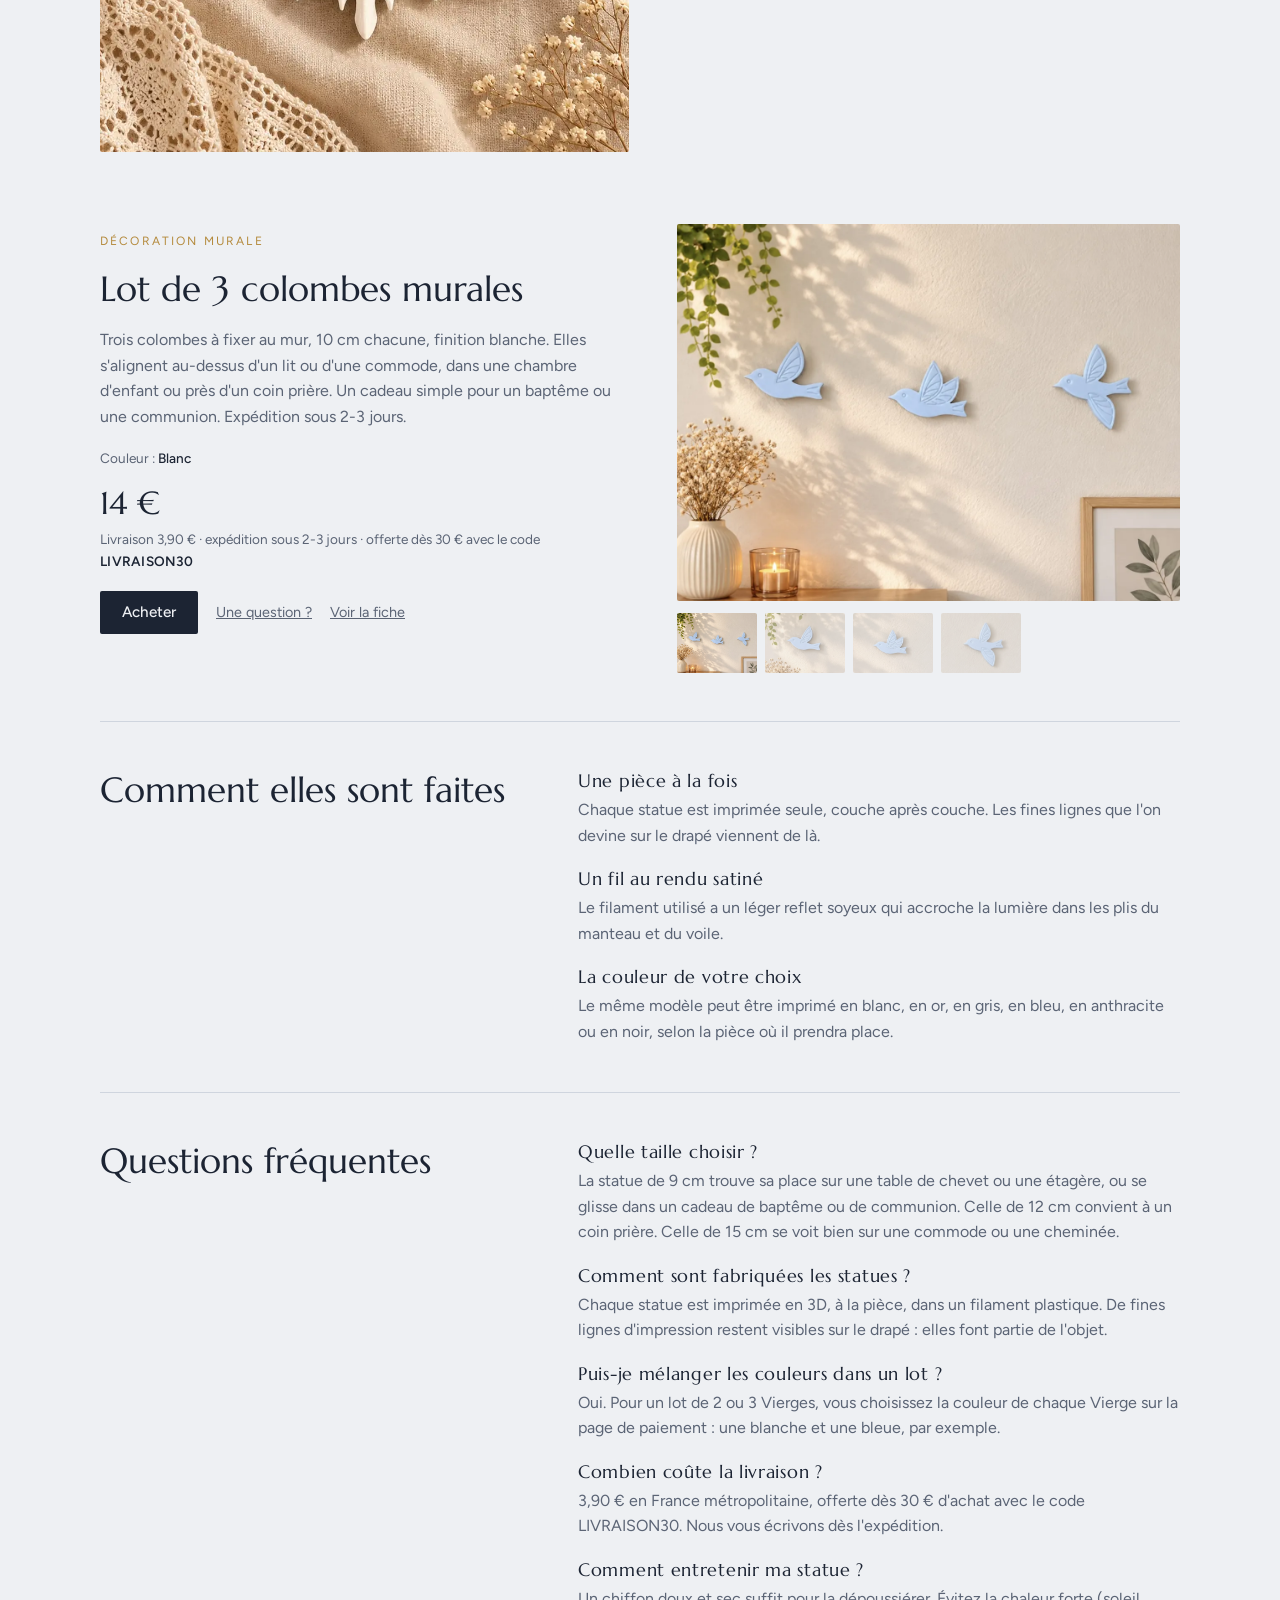
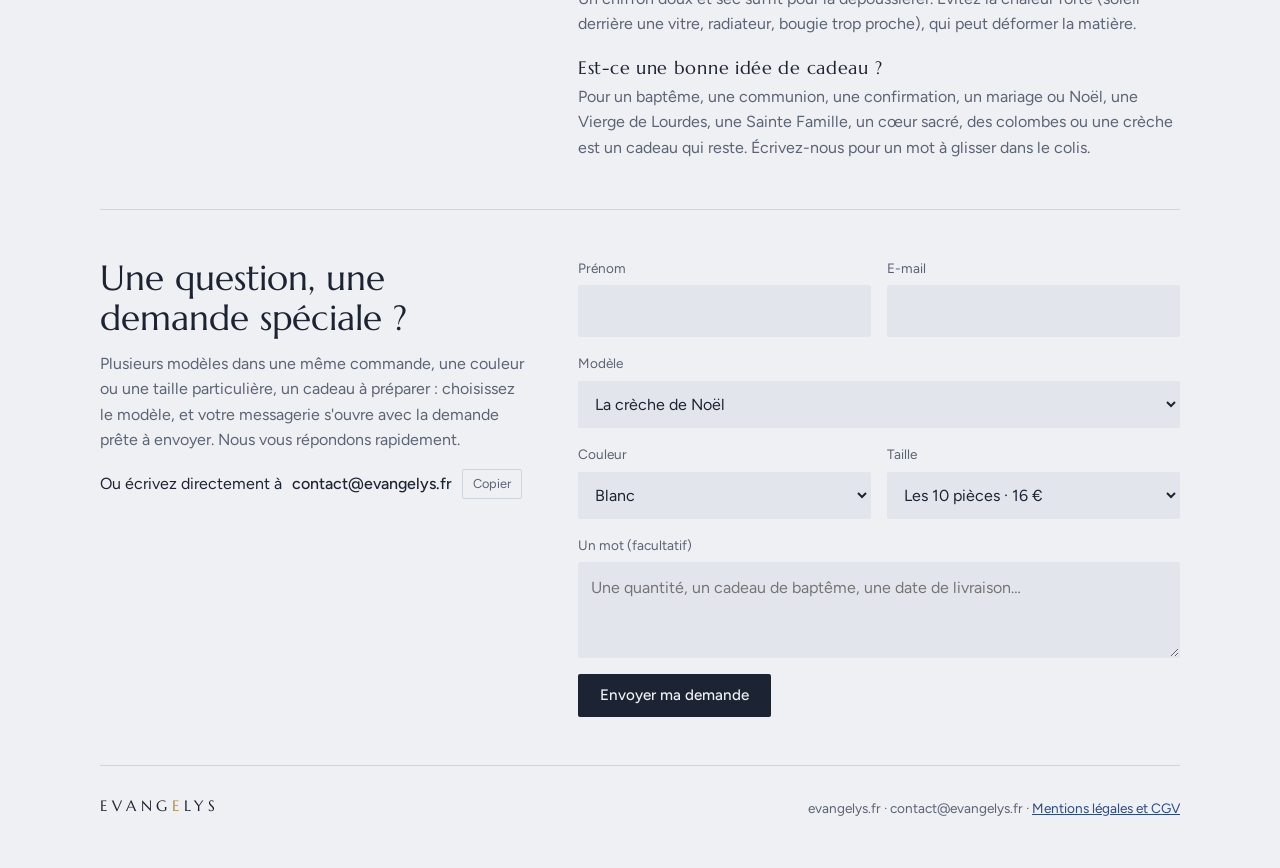
==== commit 9999adf9: "Ajouter l'ex-voto Cœur Sacré et le lot de colombes murales Deux décorations murales, finition blanch" ====
--- a/index.html
+++ b/index.html
@@ -3,20 +3,20 @@
 <head>
 <meta charset="utf-8">
 <meta name="viewport" content="width=device-width, initial-scale=1, viewport-fit=cover">
-<meta name="description" content="Statues de la Vierge Marie (Notre-Dame de Lourdes, Vierge Miraculeuse), statue de la Sainte Famille et crèche de Noël moderne en 10 pièces. En blanc, or, gris ou bleu, de 9 à 15 cm, dès 7 €. Livraison en France.">
+<meta name="description" content="Statues de la Vierge Marie (Notre-Dame de Lourdes, Vierge Miraculeuse), statue de la Sainte Famille, crèche de Noël, ex-voto Cœur Sacré et colombes murales. Dès 7 €. Livraison en France.">
 <link rel="canonical" href="https://evangelys.fr/">
 <meta property="og:locale" content="fr_FR">
 <meta property="og:site_name" content="Evangelys">
 <meta property="og:type" content="website">
 <meta property="og:url" content="https://evangelys.fr/">
 <meta property="og:title" content="Evangelys · Statues de la Vierge Marie et crèche de Noël">
-<meta property="og:description" content="Notre-Dame de Lourdes, Vierge Miraculeuse, Sainte Famille et crèche de Noël en 10 pièces, imprimées à la pièce. Dès 7 €.">
+<meta property="og:description" content="Notre-Dame de Lourdes, Vierge Miraculeuse, Sainte Famille, crèche de Noël, ex-voto Cœur Sacré et colombes murales. Dès 7 €.">
 <meta property="og:image" content="https://evangelys.fr/partage.jpg">
 <meta property="og:image:width" content="1200">
 <meta property="og:image:height" content="630">
 <meta name="twitter:card" content="summary_large_image">
 <meta name="twitter:title" content="Evangelys · Statues de la Vierge Marie et crèche de Noël">
-<meta name="twitter:description" content="Notre-Dame de Lourdes, Vierge Miraculeuse, Sainte Famille et crèche de Noël en 10 pièces, imprimées à la pièce. Dès 7 €.">
+<meta name="twitter:description" content="Notre-Dame de Lourdes, Vierge Miraculeuse, Sainte Famille, crèche de Noël, ex-voto Cœur Sacré et colombes murales. Dès 7 €.">
 <meta name="twitter:image" content="https://evangelys.fr/partage.jpg">
 <link rel="icon" href="/favicon.ico" sizes="16x16 32x32 48x48">
 <link rel="icon" type="image/png" sizes="16x16" href="/favicon-16x16.png">
@@ -81,6 +81,18 @@
      "position": 4,
      "url": "https://evangelys.fr/statue-sainte-famille/",
      "name": "Statue de la Sainte Famille"
+    },
+    {
+     "@type": "ListItem",
+     "position": 5,
+     "url": "https://evangelys.fr/ex-voto-coeur-sacre/",
+     "name": "Ex-voto Cœur Sacré"
+    },
+    {
+     "@type": "ListItem",
+     "position": 6,
+     "url": "https://evangelys.fr/lot-de-3-colombes-murales/",
+     "name": "Lot de 3 colombes murales"
     }
    ]
   },
@@ -132,7 +144,7 @@
      "name": "Est-ce une bonne idée de cadeau ?",
      "acceptedAnswer": {
       "@type": "Answer",
-      "text": "Pour un baptême, une communion, une confirmation, un mariage ou Noël, une Vierge de Lourdes, une Sainte Famille ou une crèche est un cadeau qui reste. Écrivez-nous pour un mot à glisser dans le colis."
+      "text": "Pour un baptême, une communion, une confirmation, un mariage ou Noël, une Vierge de Lourdes, une Sainte Famille, un cœur sacré, des colombes ou une crèche est un cadeau qui reste. Écrivez-nous pour un mot à glisser dans le colis."
      }
     }
    ]
@@ -160,7 +172,7 @@
   <section class="hero">
     <p class="eyebrow">Statues de dévotion · crèche de Noël</p>
     <h1>Des statues saintes pour la maison, <em>et une crèche pour Noël</em></h1>
-    <p class="lead">Notre-Dame de Lourdes, la Vierge Miraculeuse, la Sainte Famille et une crèche en 10 pièces. Des figures fidèles à la tradition, imprimées une à une, en blanc, en or, en gris, en bleu ou en noir. À partir de 7 €.</p>
+    <p class="lead">Notre-Dame de Lourdes, la Vierge Miraculeuse, la Sainte Famille, une crèche en 10 pièces, un cœur sacré et des colombes à accrocher au mur. Des figures fidèles à la tradition, en blanc, en or, en gris, en bleu ou en noir. À partir de 7 €.</p>
   </section>
 
   <figure class="scene">
@@ -360,6 +372,79 @@
       <p class="hint" hidden></p>
     </div>
   </article>
+
+  <article class="model" id="exvoto">
+    <div class="viewer">
+      <div class="frame"><img src="cut/exvoto-1.webp" alt="Ex-voto Cœur Sacré, blanc" width="900" height="1200" loading="lazy"></div>
+      <div class="thumbs" role="group" aria-label="Vues" hidden></div>
+    </div>
+    <div class="info">
+      <p class="kind">Décoration murale</p>
+      <h2><a href="ex-voto-coeur-sacre/">Ex-voto Cœur Sacré</a></h2>
+      <p>Un cœur enflammé, entouré de rayons, à accrocher au mur. Finition blanche, 15 cm de haut. Il trouve sa place dans un coin prière, et se donne volontiers pour un baptême ou une communion. Expédition sous 2-3 jours.</p>
+      <div class="swatches">
+        <span class="label">Couleur : <b>Blanc</b></span>
+        <div class="chips" role="group" aria-label="Couleurs" hidden></div>
+      </div>
+      <div class="swatches" hidden>
+        <span class="label">Hauteur : <b class="size-label">15 cm</b></span>
+        <div class="sizes" role="group" aria-label="Hauteurs">
+          <button type="button" class="size" data-cm="15" aria-pressed="true">15 cm</button>
+        </div>
+      </div>
+      <div class="swatches qty-block" hidden>
+        <span class="label">Quantité : <b class="qty-label"></b></span>
+        <div class="sizes qtys" role="group" aria-label="Quantité"></div>
+      </div>
+      <ul class="static-specs">
+        <li>Couleur : blanc</li>
+        <li>15 cm — 12 €</li>
+      </ul>
+      <p class="price">12 €</p>
+      <p class="ship">Livraison 3,90 € · expédition sous 2-3 jours · offerte dès 30 € avec le code <b>LIVRAISON30</b></p>
+      <div class="buy-row"><a class="cta" href="#commander">Acheter</a><a class="ask" href="#commander">Une question ?</a> <a class="fiche" href="ex-voto-coeur-sacre/">Voir la fiche</a></div>
+      <p class="hint" hidden></p>
+    </div>
+  </article>
+
+  <article class="model" id="colombes">
+    <div class="viewer">
+      <div class="frame"><img src="cut/colombes-1.webp" alt="Lot de 3 colombes murales, blanc, vue 1" width="1200" height="900" loading="lazy"></div>
+      <div class="thumbs" role="group" aria-label="Vues">
+        <button type="button" aria-label="Vue 1" aria-pressed="true"><img src="cut/colombes-1.webp" alt="" width="1200" height="900" loading="lazy"></button>
+        <button type="button" aria-label="Vue 2" aria-pressed="false"><img src="cut/colombes-2.webp" alt="" width="539" height="404" loading="lazy"></button>
+        <button type="button" aria-label="Vue 3" aria-pressed="false"><img src="cut/colombes-3.webp" alt="" width="539" height="404" loading="lazy"></button>
+        <button type="button" aria-label="Vue 4" aria-pressed="false"><img src="cut/colombes-4.webp" alt="" width="448" height="336" loading="lazy"></button>
+      </div>
+    </div>
+    <div class="info">
+      <p class="kind">Décoration murale</p>
+      <h2><a href="lot-de-3-colombes-murales/">Lot de 3 colombes murales</a></h2>
+      <p>Trois colombes à fixer au mur, 10 cm chacune, finition blanche. Elles s&#x27;alignent au-dessus d&#x27;un lit ou d&#x27;une commode, dans une chambre d&#x27;enfant ou près d&#x27;un coin prière. Un cadeau simple pour un baptême ou une communion. Expédition sous 2-3 jours.</p>
+      <div class="swatches">
+        <span class="label">Couleur : <b>Blanc</b></span>
+        <div class="chips" role="group" aria-label="Couleurs" hidden></div>
+      </div>
+      <div class="swatches" hidden>
+        <span class="label">Hauteur : <b class="size-label">10 cm chacune</b></span>
+        <div class="sizes" role="group" aria-label="Hauteurs">
+          <button type="button" class="size" data-cm="10" aria-pressed="true">10 cm chacune</button>
+        </div>
+      </div>
+      <div class="swatches qty-block" hidden>
+        <span class="label">Quantité : <b class="qty-label"></b></span>
+        <div class="sizes qtys" role="group" aria-label="Quantité"></div>
+      </div>
+      <ul class="static-specs">
+        <li>Couleur : blanc</li>
+        <li>Lot de 3, 10 cm chacune — 14 €</li>
+      </ul>
+      <p class="price">14 €</p>
+      <p class="ship">Livraison 3,90 € · expédition sous 2-3 jours · offerte dès 30 € avec le code <b>LIVRAISON30</b></p>
+      <div class="buy-row"><a class="cta" href="#commander">Acheter</a><a class="ask" href="#commander">Une question ?</a> <a class="fiche" href="lot-de-3-colombes-murales/">Voir la fiche</a></div>
+      <p class="hint" hidden></p>
+    </div>
+  </article>
   </div>
 
   <section class="craft" id="fabrication">
@@ -379,7 +464,7 @@
       <div><dt>Puis-je mélanger les couleurs dans un lot&nbsp;?</dt><dd>Oui. Pour un lot de 2 ou 3 Vierges, vous choisissez la couleur de chaque Vierge sur la page de paiement : une blanche et une bleue, par exemple.</dd></div>
       <div><dt>Combien coûte la livraison&nbsp;?</dt><dd>3,90 € en France métropolitaine, offerte dès 30 € d'achat avec le code LIVRAISON30. Nous vous écrivons dès l'expédition.</dd></div>
       <div><dt>Comment entretenir ma statue&nbsp;?</dt><dd>Un chiffon doux et sec suffit pour la dépoussiérer. Évitez la chaleur forte (soleil derrière une vitre, radiateur, bougie trop proche), qui peut déformer la matière.</dd></div>
-      <div><dt>Est-ce une bonne idée de cadeau&nbsp;?</dt><dd>Pour un baptême, une communion, une confirmation, un mariage ou Noël, une Vierge de Lourdes, une Sainte Famille ou une crèche est un cadeau qui reste. Écrivez-nous pour un mot à glisser dans le colis.</dd></div>
+      <div><dt>Est-ce une bonne idée de cadeau&nbsp;?</dt><dd>Pour un baptême, une communion, une confirmation, un mariage ou Noël, une Vierge de Lourdes, une Sainte Famille, un cœur sacré, des colombes ou une crèche est un cadeau qui reste. Écrivez-nous pour un mot à glisser dans le colis.</dd></div>
     </dl>
   </section>
 
--- a/site.css
+++ b/site.css
@@ -143,9 +143,17 @@
 html.js .static-specs{display:none}
 
 .wrap > h1{margin:0 0 28px}
-/* Crèche : photos d'ambiance au format paysage */
-#creche .frame{aspect-ratio:4/3;background:none}
-#creche .frame::after{display:none}
-#creche .frame img{object-fit:cover}
-#creche .thumbs button{aspect-ratio:4/3;width:80px}
-#creche .thumbs button img{object-fit:cover}
+/* Photos d'ambiance, sans détourage */
+#creche .frame,
+#colombes .frame{aspect-ratio:4/3;background:none}
+#creche .frame::after,
+#colombes .frame::after{display:none}
+#creche .frame img,
+#colombes .frame img{object-fit:cover}
+#creche .thumbs button,
+#colombes .thumbs button{aspect-ratio:4/3;width:80px}
+#creche .thumbs button img,
+#colombes .thumbs button img{object-fit:cover}
+#exvoto .frame{background:none}
+#exvoto .frame::after{display:none}
+#exvoto .frame img{object-fit:cover}
